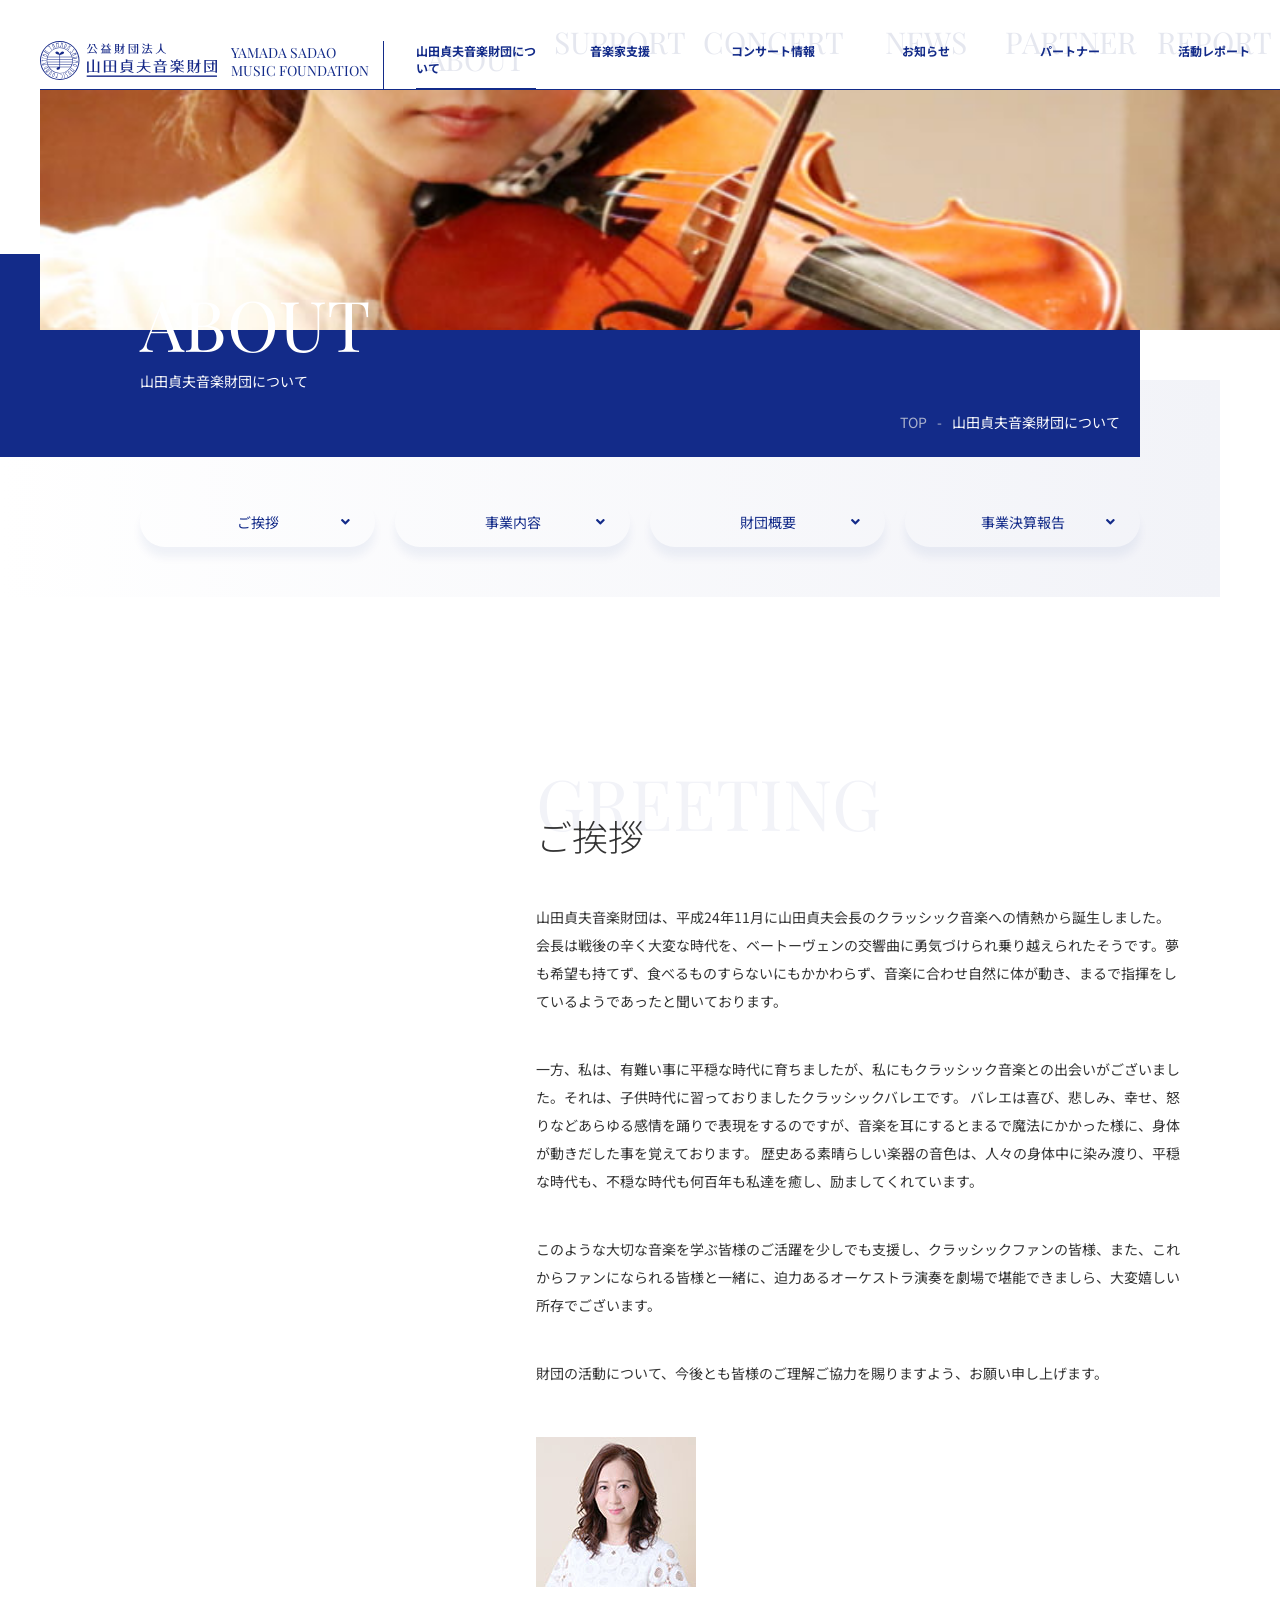
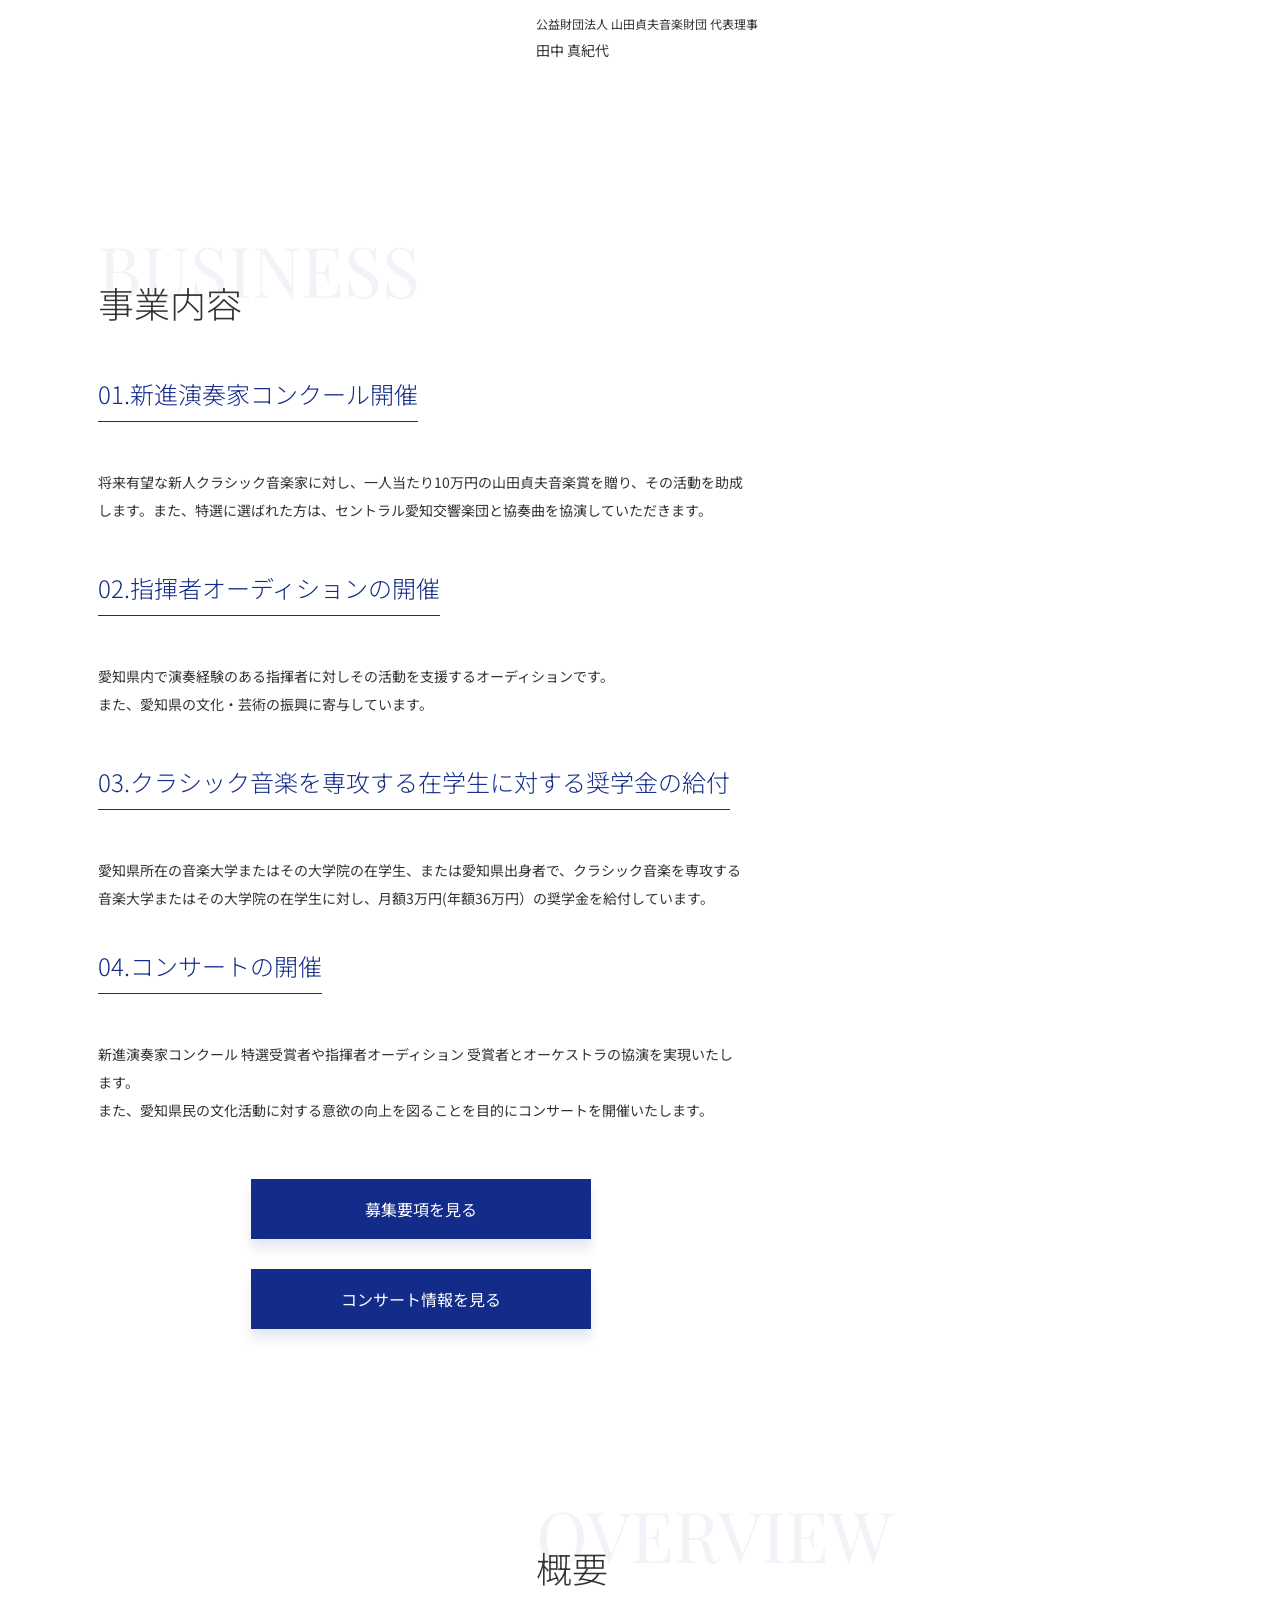
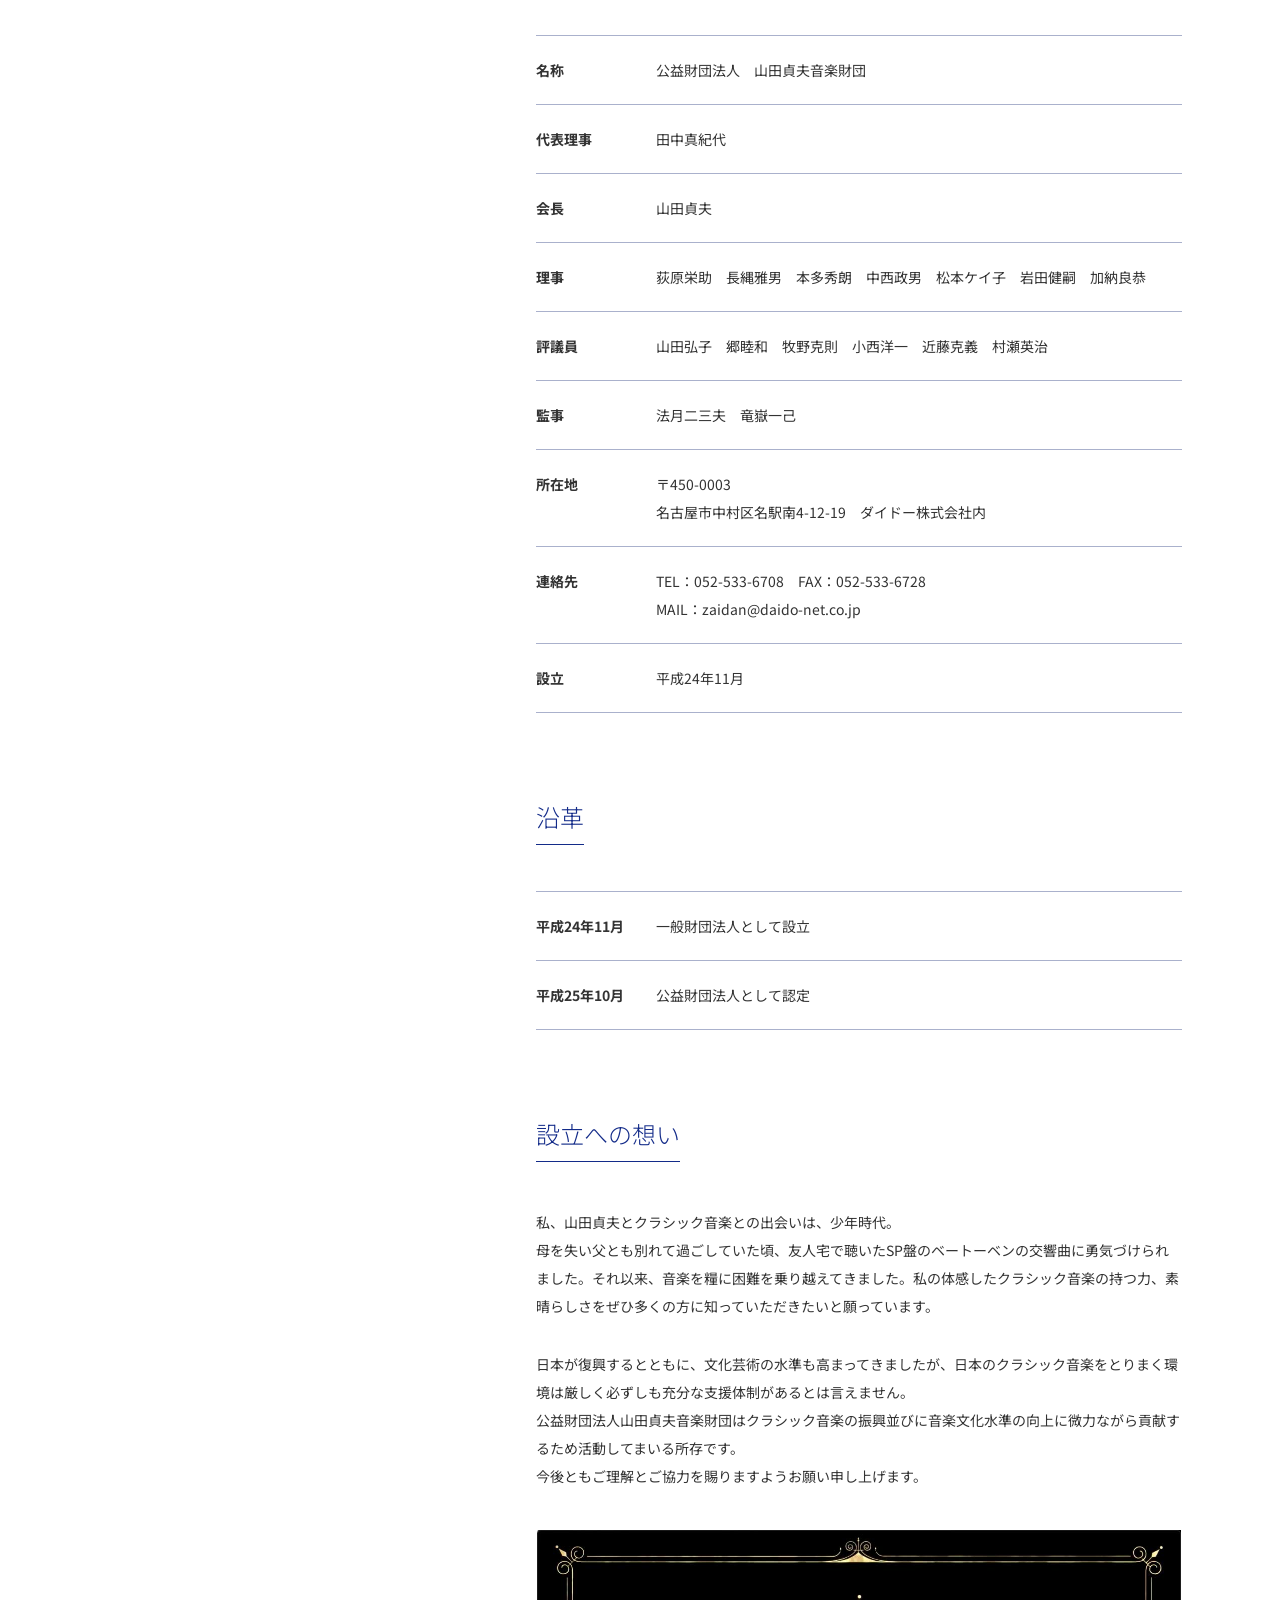
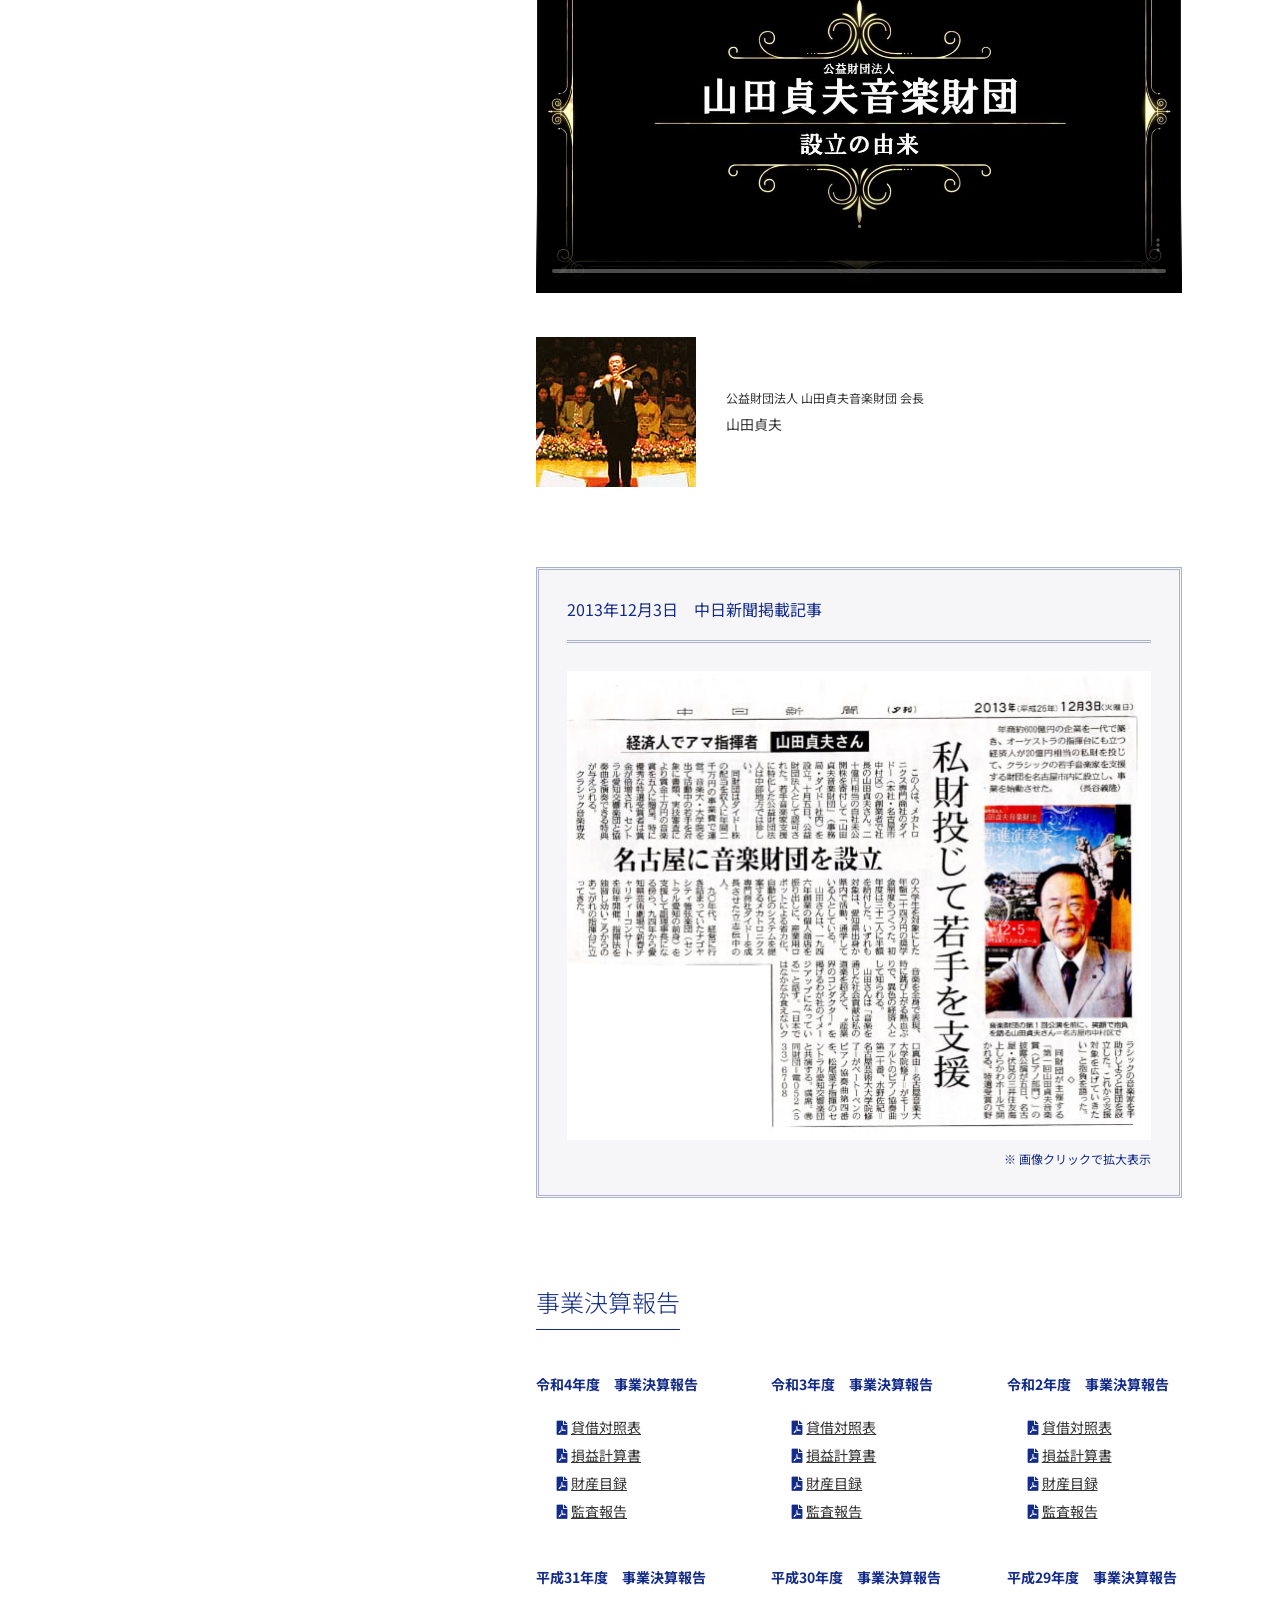
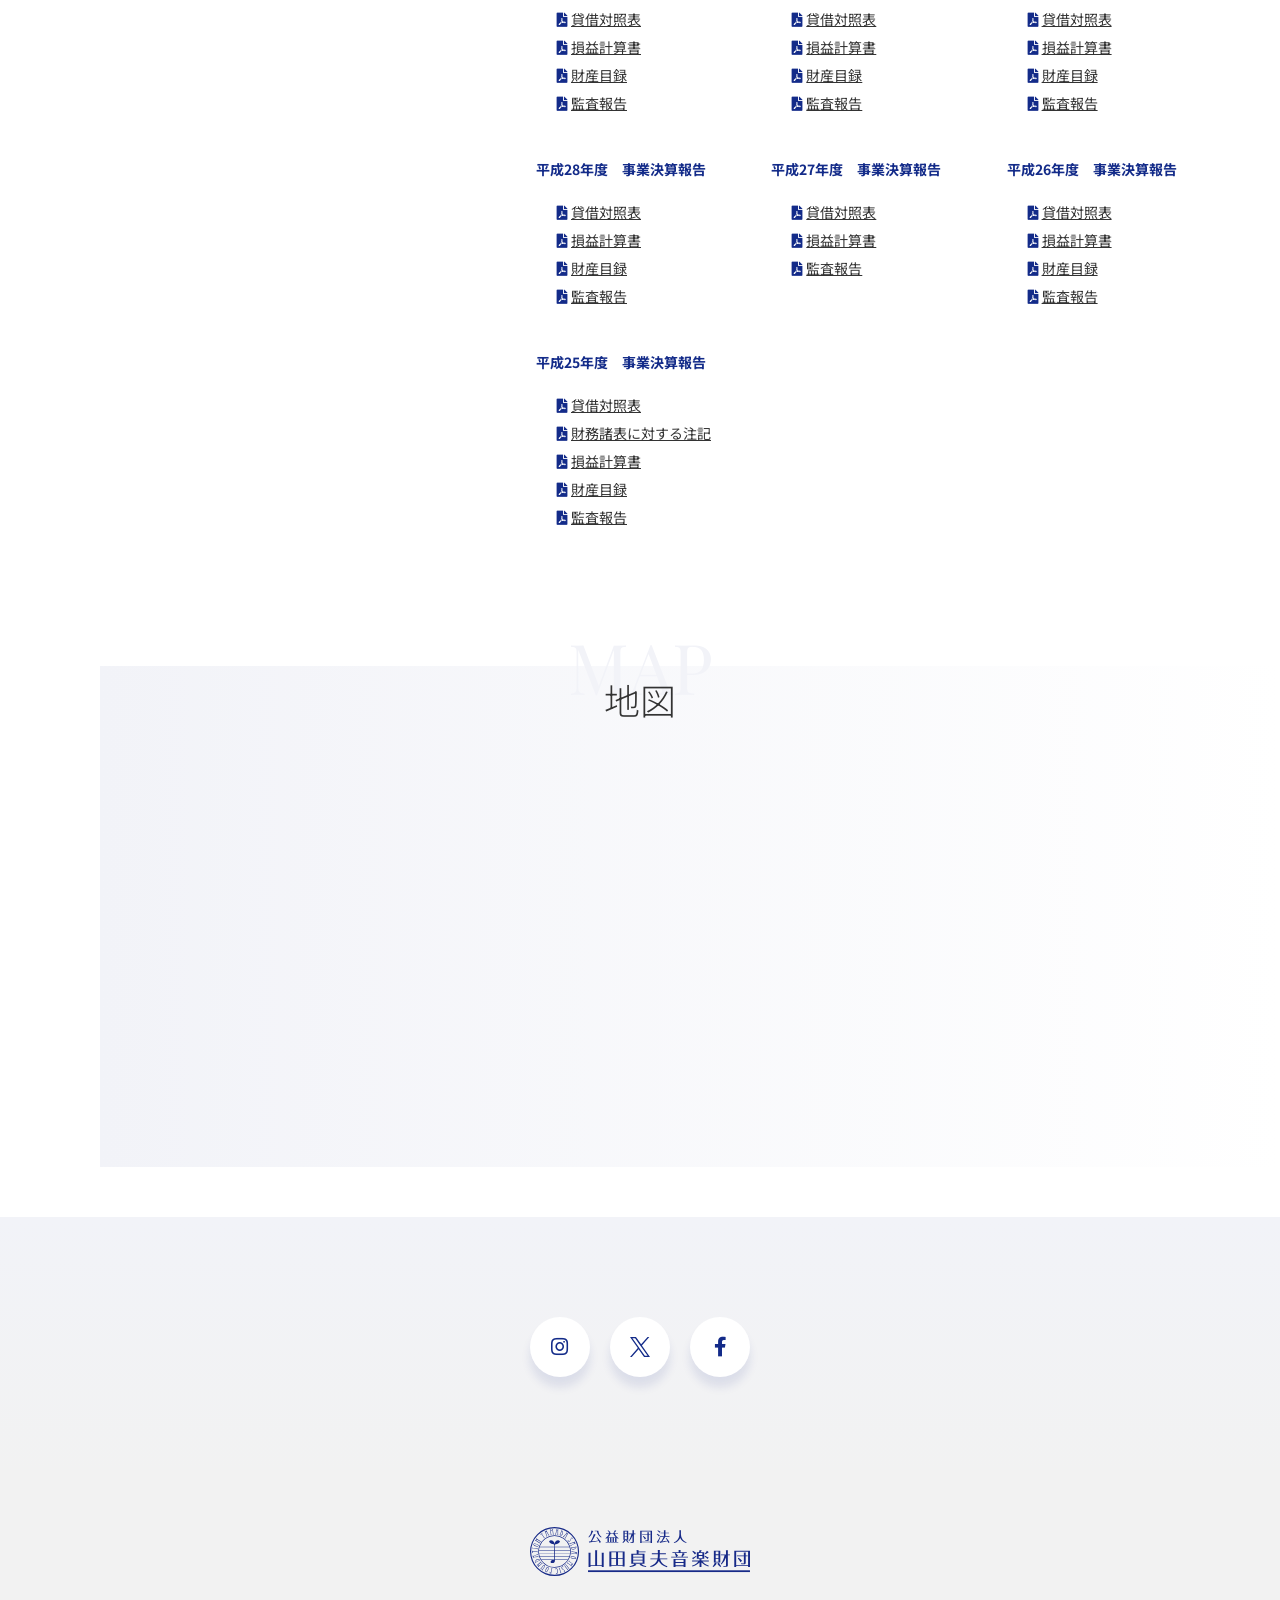
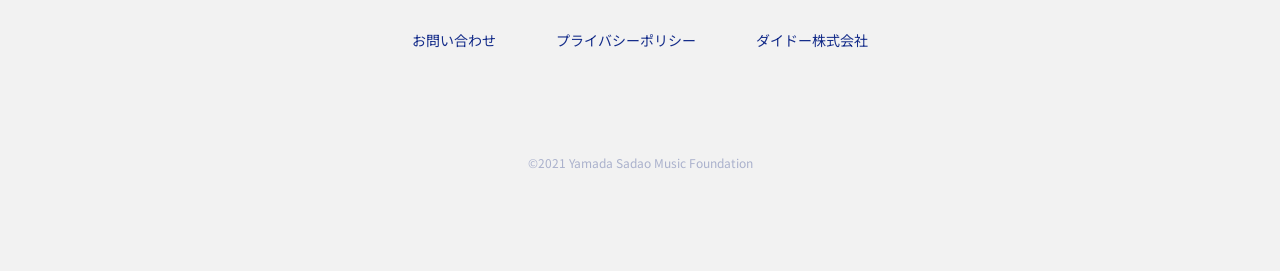
==== about.html @ c40ffcd9 "最初のコミット" ====
<!doctype html>

<html lang="ja">
<head>
<!-- Google Tag Manager -->
<script>(function(w,d,s,l,i){w[l]=w[l]||[];w[l].push({'gtm.start':
new Date().getTime(),event:'gtm.js'});var f=d.getElementsByTagName(s)[0],
j=d.createElement(s),dl=l!='dataLayer'?'&l='+l:'';j.async=true;j.src=
'https://www.googletagmanager.com/gtm.js?id='+i+dl;f.parentNode.insertBefore(j,f);
})(window,document,'script','dataLayer','GTM-KJJCGCC');</script>
<!-- End Google Tag Manager -->
  <meta charset="utf-8">
  <meta name="viewport" content="width=device-width, initial-scale=1.0, viewport-fit=cover">
  <meta http-equiv="X-UA-Compatible" content="IE=edge">
  <meta name="format-detection" content="telephone=no">

  <!-- OGP設定 -->
<meta property="og:title" content="山田貞夫音楽財団について｜公益財団法人山田貞夫音楽財団">
<meta property="og:type" content="article">
<meta property="og:description" content="愛知県におけるクラシック音楽の振興並びに、演奏家をめざす将来有望な若い人たちを支援いたします。オーディション、コンクール、コンサートを開催し音楽文化水準の向上に寄与することを目的として活動しております。">
<meta property="og:url" content="https://www.daido-net.co.jp/foundation/about.html">
<meta property="og:image" content="https://www.daido-net.co.jp/foundation/assets/images/icon/ogp.png">
<meta property="og:locale" content="ja_JP">
<meta property="og:site_name" content="公益財団法人山田貞夫音楽財団">
<!--<meta property="fb:app_id" content="facebookのappID">-->
<meta name="twitter:card" content="summary_large_image">
<meta name="twitter:site" content="＠tact_YSMF">
<meta name="twitter:player" content="＠tact_YSMF" />
<meta name="twitter:title" content="山田貞夫音楽財団について｜公益財団法人山田貞夫音楽財団">
<meta name="twitter:description" content="愛知県におけるクラシック音楽の振興並びに、演奏家をめざす将来有望な若い人たちを支援いたします。オーディション、コンクール、コンサートを開催し音楽文化水準の向上に寄与することを目的として活動しております。">
<meta name="twitter:image" content="https://www.daido-net.co.jp/foundation/assets/images/icon/ogp.png">
<!-- end/OGP設定 -->

  <link rel="shortcut icon" href="assets/images/icon/favicon.ico">
  <meta name="mobile-web-app-capable" content="yes">
  <link rel="icon" sizes="192x192" href="assets/images/icon/android-chrome-192x192.png">
  <meta name="apple-mobile-web-app-capable" content="yes">
  <link rel="apple-touch-icon" href="assets/images/icon/apple-touch-icon-144x144.png">
  <meta name="msapplication-TileImage" content="assets/images/icon/apple-touch-icon-144x144.png">
  <meta name="msapplication-TileColor" content="#132b89">
  <meta name="theme-color" content="#132b89">

  <script async src="assets/js/vender/picturefill.min.js"></script>

  <link rel="preconnect" href="https://fonts.gstatic.com">
<link href="https://fonts.googleapis.com/css2?family=Noto+Sans+JP:wght@300;400;700&display=swap" rel="stylesheet">
<link href="https://fonts.googleapis.com/css2?family=Playfair+Display&display=swap" rel="stylesheet">


<link rel="stylesheet" href="assets/js/vender/featherlight.min.css">

<link rel="stylesheet" href="assets/css/icons.css">
<link rel="stylesheet" href="assets/css/main.css">

  <title>山田貞夫音楽財団について｜公益財団法人山田貞夫音楽財団</title>
  <meta name="description" content="">
  <meta name="og:title" content="山田貞夫音楽財団について｜公益財団法人山田貞夫音楽財団">
  <meta name="og:description" content="">
</head>
<body class="page-about">
<!-- Google Tag Manager (noscript) -->
<noscript><iframe src="https://www.googletagmanager.com/ns.html?id=GTM-KJJCGCC"
height="0" width="0" style="display:none;visibility:hidden"></iframe></noscript>
<!-- End Google Tag Manager (noscript) -->
    <!-- inline SVG -->
  <svg class="u-image-svg-asset">
  </svg>
  <!-- /inline SVG -->

  <div class="l-wrapper">
    <header class="l-header">
  <div class="l-inner l-inner--max">
    <p class="p-branding">
      <a href="./index.html">
        <img class="p-branding__logo" src="assets/images/common/logo.svg" alt="公益財団法人　山田貞夫音楽財団　ロゴ画像" width="177" height="40">
        <span class="p-branding__text">YAMADA SADAO<br>MUSIC FOUNDATION</span>
      </a>
    </p>
    <button id="js-menu-toggle" class="l-header__menu-toggle">
      <div class="c-burger" aria-hidden="true" aria-label="メニュー"><span></span></div>
    </button>
    <nav id="js-menu" class="p-navi">
      <ul class="p-navi__list">
        <li class="p-navi__list__item">
          <a class="p-navi__list__link js-navi-accordion-toggle current" href="about.html">
            <span class="en">ABOUT</span>
            <span class="jp">山田貞夫音楽財団について</span>
          </a>
          <ul class="p-navi__child">
            <li>
              <a class="p-navi__child__link" href="about.html">山田貞夫音楽財団について　トップ</a>
            </li>
            <li>
              <a class="p-navi__child__link" href="about.html#greeting">ご挨拶</a>
            </li>
            <li>
              <a class="p-navi__child__link" href="about.html#business">事業内容</a>
            </li>
            <li>
              <a class="p-navi__child__link" href="about.html#overview">財団概要</a>
            </li>
            <li>
              <a class="p-navi__child__link" href="about.html#report">事業決算報告</a>
            </li>
          </ul>
        </li>
        <li class="p-navi__list__item">
          <a class="p-navi__list__link js-navi-accordion-toggle" href="support.html">
            <span class="en">SUPPORT</span>
            <span class="jp">音楽家支援</span>
          </a>
          <ul class="p-navi__child">
            <li>
              <a class="p-navi__child__link" href="support.html">音楽家支援　トップ</a>
            </li>
              <li>
              <a class="p-navi__child__link" href="support.html#competition">新進演奏家コンクール</a>
            </li>
             <li>
              <a class="p-navi__child__link" href="support.html#audition">指揮者オーディション</a>
            </li>
            <li>
              <a class="p-navi__child__link" href="support.html#scholarship">奨学金の給付</a>
            </li>
            <li>
              <a class="p-navi__child__link" href="support.html#competitionee">受賞者</a>
            </li>
          </ul>
        </li>
        <li class="p-navi__list__item">
          <a class="p-navi__list__link js-navi-accordion-toggle concert" href="concert.html">
            <span class="en">CONCERT</span>
            <span class="jp">コンサート情報</span>
          </a>
          <ul class="p-navi__child">
            <li>
              <a class="p-navi__child__link" href="concert.html">コンサート情報　トップ</a>
            </li>
            <li>
              <a class="p-navi__child__link" href="concert.html#schedule">開催予定のコンサート</a>
            </li>
            <li>
              <a class="p-navi__child__link" href="concert.html#archives">これまでのコンサート</a>
            </li>
          </ul>
        </li>
        <li class="p-navi__list__item">
          <a class="p-navi__list__link" href="news.html">
            <span class="en">NEWS</span>
            <span class="jp">お知らせ</span>
          </a>
        </li>
        <li class="p-navi__list__item">
          <a class="p-navi__list__link" href="index.html#partner">
            <span class="en">PARTNER</span>
            <span class="jp">パートナー</span>
          </a>
        </li>
        <li class="p-navi__list__item">
          <a class="p-navi__list__link" href="report.html">
            <span class="en">REPORT</span>
            <span class="jp">活動レポート</span>
          </a>
        </li>
      </ul>
    </nav><!-- /.p-navi -->
  </div>
</header>

    <!-- /.l-header -->

    <main class="l-contents">
      <div class="p-page-title">
        <picture class="p-page-title__image">
          <source srcset="assets/images/kv-about_pc.jpg" media="(min-width:750px)">
          <img src="assets/images/kv-about_sp.jpg" alt="" width="355" height="244" loading="lazy">
        </picture>
        <div class="p-page-title__contents">
          <h1 class="p-page-title__contents__title">
            <span class="en">ABOUT</span>
            <span class="jp">山田貞夫音楽財団について</span>
          </h1>
          <div class="p-page-title__contents__breadcrumb">
            <nav class="c-breadcrumb">
  <ol class="c-breadcrumb__list">
    <li class="c-breadcrumb__list__item"><a href="index.html">TOP</a></li>
     
    <li class="c-breadcrumb__list__item">山田貞夫音楽財団について</li>
    
  </ol>
</nav>

          </div>
        </div>
      </div><!-- /.p-page-title -->

      <div class="l-page-links">
        <div class="l-inner">
          <ul class="l-page-links__list">
            <li>
              <a class="js-pageScroll c-link-button c-link-button--white c-link-button--with-fa" href="#greeting">ご挨拶<i class="fas fa-angle-down"></i></a>
            </li>
            <li>
              <a class="js-pageScroll c-link-button c-link-button--white c-link-button--with-fa" href="#business">事業内容<i class="fas fa-angle-down"></i></a>
            </li>
            <li>
              <a class="js-pageScroll c-link-button c-link-button--white c-link-button--with-fa" href="#overview">財団概要<i class="fas fa-angle-down"></i></a>
            </li>
            <li>
              <a class="js-pageScroll c-link-button c-link-button--white c-link-button--with-fa" href="#report">事業決算報告<i class="fas fa-angle-down"></i></a>
            </li>
          </ul>
        </div>
      </div>

      <section id="greeting" class="l-section">
        <div class="p-section-grid--left-image l-inner--nopadding l-inner--max">
          <div class="p-section-grid__contents">
            <h2 class="c-heading-set--large">
              <span class="en">GREETING</span>
              <span class="jp">ご挨拶</span>
            </h2>
            <p class="lead">山田貞夫音楽財団は、平成24年11月に山田貞夫会長のクラッシック音楽への情熱から誕生しました。会長は戦後の辛く大変な時代を、ベートーヴェンの交響曲に勇気づけられ乗り越えられたそうです。夢も希望も持てず、食べるものすらないにもかかわらず、音楽に合わせ自然に体が動き、まるで指揮をしているようであったと聞いております。</p>
            <p class="lead">一方、私は、有難い事に平穏な時代に育ちましたが、私にもクラッシック音楽との出会いがございました。それは、子供時代に習っておりましたクラッシックバレエです。
バレエは喜び、悲しみ、幸せ、怒りなどあらゆる感情を踊りで表現をするのですが、音楽を耳にするとまるで魔法にかかった様に、身体が動きだした事を覚えております。
歴史ある素晴らしい楽器の音色は、人々の身体中に染み渡り、平穏な時代も、不穏な時代も何百年も私達を癒し、励ましてくれています。</p>
            <p class="lead">このような大切な音楽を学ぶ皆様のご活躍を少しでも支援し、クラッシックファンの皆様、また、これからファンになられる皆様と一緒に、迫力あるオーケストラ演奏を劇場で堪能できましら、大変嬉しい所存でございます。</p>
<p class="lead">財団の活動について、今後とも皆様のご理解ご協力を賜りますよう、お願い申し上げます。</p>
            <figure class="p-profile">
              <img class="p-profile__image" src="assets/images/about-greeting-daihyo.jpg" alt="田中真紀代 代表の写真" width="160" height="150" loading="lazy">
              <figcaption class="p-profile__title">公益財団法人 山田貞夫音楽財団 代表理事<span>田中 真紀代</span></figcaption>
            </figure>
          </div>

          <picture class="p-section-grid__image">
            <source srcset="assets/images/about-greeting-image_pc.jpg" media="(min-width:750px)">
            <img src="assets/images/about-greeting-image_sp.jpg" alt="" width="375" height="300" loading="lazy">
          </picture>
        </div>
      </section>

      <section id="business" class="l-section">
        <div class="p-section-grid--right-image l-inner--nopadding l-inner--max">
          <div class="p-section-grid__contents">
            <h2 class="c-heading-set--large">
              <span class="en">BUSINESS</span>
              <span class="jp">事業内容</span>
            </h2>
            <h3 class="c-heading--medium">01.新進演奏家コンクール開催</h3>
            <p class="lead">将来有望な新人クラシック音楽家に対し、一人当たり10万円の山田貞夫音楽賞を贈り、その活動を助成します。また、特選に選ばれた方は、セントラル愛知交響楽団と協奏曲を協演していただきます。</p>
            <h3 class="c-heading--medium">02.指揮者オーディションの開催</h3>
            <p class="lead">愛知県内で演奏経験のある指揮者に対しその活動を支援するオーディションです。<br>また、愛知県の文化・芸術の振興に寄与しています。</p>
            <h3 class="c-heading--medium">03.クラシック音楽を専攻する在学生に対する奨学金の給付</h3>
            <p>愛知県所在の音楽大学またはその大学院の在学生、または愛知県出身者で、クラシック音楽を専攻する音楽大学またはその大学院の在学生に対し、月額3万円(年額36万円）の奨学金を給付しています。</p>
            <h3 class="c-heading--medium">04.コンサートの開催</h3>
            <p>新進演奏家コンクール 特選受賞者や指揮者オーディション 受賞者とオーケストラの協演を実現いたします。<br>また、愛知県民の文化活動に対する意欲の向上を図ることを目的にコンサートを開催いたします。</p>

            <a class="c-link-button c-link-button--blue c-link-button--medium u-mt55" href="support.html">募集要項を見る</a>
            <a class="c-link-button c-link-button--blue c-link-button--medium" href="concert.html">コンサート情報を見る</a>
          </div>

          <picture class="p-section-grid__image">
            <source srcset="assets/images/about-business-image_pc.jpg" media="(min-width:750px)">
            <img src="assets/images/about-business-image_sp.jpg" alt="" width="375" height="300" loading="lazy">
          </picture>
        </div>
      </section>

      <section id="overview" class="l-section">
        <div class="p-section-grid--left-image l-inner--nopadding l-inner--max">
          <div class="p-section-grid__contents">
            <h2 class="c-heading-set--large">
              <span class="en">OVERVIEW</span>
              <span class="jp">概要</span>
            </h2>
            <table class="c-sptable u-mb80">
              <tbody class="c-sptable__tbody">
                <tr class="c-sptable__tr">
                  <th class="c-sptable__th">名称</th>
                  <td class="c-sptable__td">公益財団法人　山田貞夫音楽財団</td>
                </tr>
                <tr class="c-sptable__tr">
                  <th class="c-sptable__th">代表理事</th>
                  <td class="c-sptable__td">田中真紀代</td>
                </tr>
                <tr class="c-sptable__tr">
                  <th class="c-sptable__th">会長</th>
                  <td class="c-sptable__td">山田貞夫</td>
                </tr>
                <tr class="c-sptable__tr">
                  <th class="c-sptable__th">理事</th>
                  <td class="c-sptable__td">荻原栄助　長縄雅男　本多秀朗　中西政男　松本ケイ子　岩田健嗣　加納良恭</td>
                </tr>
                <tr class="c-sptable__tr">
                  <th class="c-sptable__th">評議員</th>
                  <td class="c-sptable__td">山田弘子　郷睦和　牧野克則　小西洋一　近藤克義　村瀬英治</td>
                </tr>
                <tr class="c-sptable__tr">
                  <th class="c-sptable__th">監事</th>
                  <td class="c-sptable__td">法月二三夫　竜嶽一己</td>
                </tr>
                <tr class="c-sptable__tr">
                  <th class="c-sptable__th">所在地</th>
                  <td class="c-sptable__td">
                    〒450-0003<br>
                    名古屋市中村区名駅南4-12-19　ダイドー株式会社内
                  </td>
                </tr>
                <tr class="c-sptable__tr">
                  <th class="c-sptable__th">連絡先</th>
                  <td class="c-sptable__td">
                    TEL：052-533-6708　FAX：052-533-6728<br>
                    MAIL：zaidan@daido-net.co.jp
                  </td>
                </tr>
                <tr class="c-sptable__tr">
                  <th class="c-sptable__th">設立</th>
                  <td class="c-sptable__td">平成24年11月</td>
                </tr>
              </tbody>
            </table>

            <h3 class="c-heading--medium">沿革</h3>
            <table class="c-sptable u-mb80">
              <tbody class="c-sptable__tbody">
                <tr class="c-sptable__tr">
                  <th class="c-sptable__th">平成24年11月</th>
                  <td class="c-sptable__td">一般財団法人として設立</td>
                </tr>
                <tr class="c-sptable__tr">
                  <th class="c-sptable__th">平成25年10月</th>
                  <td class="c-sptable__td">公益財団法人として認定</td>
                </tr>
              </tbody>
            </table>

            <h3 class="c-heading--medium">設立への想い</h3>
            <p>私、山田貞夫とクラシック音楽との出会いは、少年時代。<br>母を失い父とも別れて過ごしていた頃、友人宅で聴いたSP盤のベートーベンの交響曲に勇気づけられました。それ以来、音楽を糧に困難を乗り越えてきました。私の体感したクラシック音楽の持つ力、素晴らしさをぜひ多くの方に知っていただきたいと願っています。</p>
            <p>日本が復興するとともに、文化芸術の水準も高まってきましたが、日本のクラシック音楽をとりまく環境は厳しく必ずしも充分な支援体制があるとは言えません。<br>公益財団法人山田貞夫音楽財団はクラシック音楽の振興並びに音楽文化水準の向上に微力ながら貢献するため活動してまいる所存です。<br>今後ともご理解とご協力を賜りますようお願い申し上げます。</p>
            <div id="overview-move"class="u-mt40">
              <video src="assets/movie/history.mp4" poster="assets/movie/move_thumbnail.jpg" width="100%" height="363" loading=”lazy” type="video/mp4" controlslist="nodownload" preload="metadata" disablepictureinpicture playsinline loop muted controls>
              <img src="assets/movie/move_thumbnail.jpg" width="1282" height="722" alt="">
              </video>
            </div>
            <figure class="p-profile--flex u-mt40">
              <img class="p-profile__image" src="assets/images/about-overview-profile.jpg" alt="会長 山田貞夫の写真" width="160" height="150" loading="lazy">
              <figcaption class="p-profile__title">
                公益財団法人 山田貞夫音楽財団 会長
                <span>山田貞夫</span>
              </figcaption>
            </figure>
            <div class="p-frame u-mt80 u-mb80">
              <h4 class="p-frame__heading">2013年12月3日　中日新聞掲載記事</h4>
              <div class="p-frame__body">
                <a href="#" data-featherlight="assets/images/about-overview-newspaper@2x.jpg">
                  <img src="assets/images/about-overview-newspaper.jpg" alt="2013年12月3日　中日新聞掲載記事" width="586" height="470" loading="lazy">
                </a>
                <div class="u-align-right u-typo-small u-mt10">※ 画像クリックで拡大表示</div>
              </div>
            </div>

            <h3 id="report" class="c-heading--medium">事業決算報告</h3>
            <div class="c-column c-column--3">
              <div class="c-column__item">
                <h5 class="c-heading--mini">令和4年度　事業決算報告</h5>
                <ul class="c-list--entry">
                  <li>
                    <i class="fas fa-file-pdf"></i>
                    <a href="assets/pdf/about/r04taishaku.pdf" class="u-link-uline">貸借対照表</a>
                  </li>
                  <li>
                    <i class="fas fa-file-pdf"></i>
                    <a href="assets/pdf/about/r04soneki.pdf" class="u-link-uline">損益計算書</a>
                  </li>
                  <li>
                    <i class="fas fa-file-pdf"></i>
                    <a href="assets/pdf/about/r04zaisan.pdf" class="u-link-uline">財産目録</a>
                  </li>
                  <li>
                    <i class="fas fa-file-pdf"></i>
                    <a href="assets/pdf/about/r04houkoku.pdf" class="u-link-uline">監査報告</a>
                  </li>
                </ul>
              </div>              <div class="c-column__item">
                <h5 class="c-heading--mini">令和3年度　事業決算報告</h5>
                <ul class="c-list--entry">
                  <li>
                    <i class="fas fa-file-pdf"></i>
                    <a href="assets/pdf/about/r03taishaku.pdf" class="u-link-uline">貸借対照表</a>
                  </li>
                  <li>
                    <i class="fas fa-file-pdf"></i>
                    <a href="assets/pdf/about/r03soneki.pdf" class="u-link-uline">損益計算書</a>
                  </li>
                  <li>
                    <i class="fas fa-file-pdf"></i>
                    <a href="assets/pdf/about/r03zaisan.pdf" class="u-link-uline">財産目録</a>
                  </li>
                  <li>
                    <i class="fas fa-file-pdf"></i>
                    <a href="assets/pdf/about/r03houkoku.pdf" class="u-link-uline">監査報告</a>
                  </li>
                </ul>
              </div>
              <div class="c-column__item">
                <h5 class="c-heading--mini">令和2年度　事業決算報告</h5>
                <ul class="c-list--entry">
                  <li>
                    <i class="fas fa-file-pdf"></i>
                    <a href="assets/pdf/about/r02taishaku.pdf" class="u-link-uline">貸借対照表</a>
                  </li>
                  <li>
                    <i class="fas fa-file-pdf"></i>
                    <a href="assets/pdf/about/r02soneki.pdf" class="u-link-uline">損益計算書</a>
                  </li>
                  <li>
                    <i class="fas fa-file-pdf"></i>
                    <a href="assets/pdf/about/r02zaisan.pdf" class="u-link-uline">財産目録</a>
                  </li>
                  <li>
                    <i class="fas fa-file-pdf"></i>
                    <a href="assets/pdf/about/r02houkoku.pdf" class="u-link-uline">監査報告</a>
                  </li>
                </ul>
              </div>
              <div class="c-column__item">
                <h5 class="c-heading--mini">平成31年度　事業決算報告</h5>
                <ul class="c-list--entry">
                  <li>
                    <i class="fas fa-file-pdf"></i>
                    <a href="assets/pdf/about/h31taishaku.pdf" class="u-link-uline">貸借対照表</a>
                  </li>
                  <li>
                    <i class="fas fa-file-pdf"></i>
                    <a href="assets/pdf/about/h31soneki.pdf" class="u-link-uline">損益計算書</a>
                  </li>
                  <li>
                    <i class="fas fa-file-pdf"></i>
                    <a href="assets/pdf/about/h31zaisan.pdf" class="u-link-uline">財産目録</a>
                  </li>
                  <li>
                    <i class="fas fa-file-pdf"></i>
                    <a href="assets/pdf/about/h31houkoku.pdf" class="u-link-uline">監査報告</a>
                  </li>
                </ul>
              </div>
              <div class="c-column__item">
                <h5 class="c-heading--mini">平成30年度　事業決算報告</h5>
                <ul class="c-list--entry">
                  <li>
                    <i class="fas fa-file-pdf"></i>
                    <a href="assets/pdf/about/h30taishaku.pdf" class="u-link-uline">貸借対照表</a>
                  </li>
                  <li>
                    <i class="fas fa-file-pdf"></i>
                    <a href="assets/pdf/about/h30soneki.pdf" class="u-link-uline">損益計算書</a>
                  </li>
                  <li>
                    <i class="fas fa-file-pdf"></i>
                    <a href="assets/pdf/about/h30zaisan.pdf" class="u-link-uline">財産目録</a>
                  </li>
                  <li>
                    <i class="fas fa-file-pdf"></i>
                    <a href="assets/pdf/about/h30houkoku.pdf" class="u-link-uline">監査報告</a>
                  </li>
                </ul>
              </div>
              <div class="c-column__item">
                <h5 class="c-heading--mini">平成29年度　事業決算報告</h5>
                <ul class="c-list--entry">
                  <li>
                    <i class="fas fa-file-pdf"></i>
                    <a href="assets/pdf/about/h29taishaku.pdf" class="u-link-uline">貸借対照表</a>
                  </li>
                  <li>
                    <i class="fas fa-file-pdf"></i>
                    <a href="assets/pdf/about/h29soneki.pdf" class="u-link-uline">損益計算書</a>
                  </li>
                  <li>
                    <i class="fas fa-file-pdf"></i>
                    <a href="assets/pdf/about/h29zaisan.pdf" class="u-link-uline">財産目録</a>
                  </li>
                  <li>
                    <i class="fas fa-file-pdf"></i>
                    <a href="assets/pdf/about/h29houkoku.pdf" class="u-link-uline">監査報告</a>
                  </li>
                </ul>
              </div>
              <div class="c-column__item">
                <h5 class="c-heading--mini">平成28年度　事業決算報告</h5>
                <ul class="c-list--entry">
                  <li>
                    <i class="fas fa-file-pdf"></i>
                    <a href="assets/pdf/about/h28taishaku.pdf" class="u-link-uline">貸借対照表</a>
                  </li>
                  <li>
                    <i class="fas fa-file-pdf"></i>
                    <a href="assets/pdf/about/h28soneki.pdf" class="u-link-uline">損益計算書</a>
                  </li>
                  <li>
                    <i class="fas fa-file-pdf"></i>
                    <a href="assets/pdf/about/h28zaisan.pdf" class="u-link-uline">財産目録</a>
                  </li>
                  <li>
                    <i class="fas fa-file-pdf"></i>
                    <a href="assets/pdf/about/h28houkoku.pdf" class="u-link-uline">監査報告</a>
                  </li>
                </ul>
              </div>
              <div class="c-column__item">
                <h5 class="c-heading--mini">平成27年度　事業決算報告</h5>
                <ul class="c-list--entry">
                  <li>
                    <i class="fas fa-file-pdf"></i>
                    <a href="assets/pdf/about/h27taishaku.pdf" class="u-link-uline">貸借対照表</a>
                  </li>
                  <li>
                    <i class="fas fa-file-pdf"></i>
                    <a href="assets/pdf/about/h27soneki.pdf" class="u-link-uline">損益計算書</a>
                  </li>
                  <li>
                    <i class="fas fa-file-pdf"></i>
                    <a href="assets/pdf/about/h27houkoku.pdf" class="u-link-uline">監査報告</a>
                  </li>
                </ul>
              </div>
              <div class="c-column__item">
                <h5 class="c-heading--mini">平成26年度　事業決算報告</h5>
                <ul class="c-list--entry">
                  <li>
                    <i class="fas fa-file-pdf"></i>
                    <a href="assets/pdf/about/h26taishaku.pdf" class="u-link-uline">貸借対照表</a>
                  </li>
                  <li>
                    <i class="fas fa-file-pdf"></i>
                    <a href="assets/pdf/about/h26soneki.pdf" class="u-link-uline">損益計算書</a>
                  </li>
                  <li>
                    <i class="fas fa-file-pdf"></i>
                    <a href="assets/pdf/about/h26zaisan.pdf" class="u-link-uline">財産目録</a>
                  </li>
                  <li>
                    <i class="fas fa-file-pdf"></i>
                    <a href="assets/pdf/about/h26houkoku.pdf" class="u-link-uline">監査報告</a>
                  </li>
                </ul>
              </div>
              <div class="c-column__item">
                <h5 class="c-heading--mini">平成25年度　事業決算報告</h5>
                <ul class="c-list--entry">
                  <li>
                    <i class="fas fa-file-pdf"></i>
                    <a href="assets/pdf/about/h25taishaku.pdf" class="u-link-uline">貸借対照表</a>
                  </li>
                  <li>
                    <i class="fas fa-file-pdf"></i>
                    <a href="assets/pdf/about/h25chuki.pdf" class="u-link-uline">財務諸表に対する注記</a>
                  </li>
                  <li>
                    <i class="fas fa-file-pdf"></i>
                    <a href="assets/pdf/about/h25soneki.pdf" class="u-link-uline">損益計算書</a>
                  </li>
                  <li>
                    <i class="fas fa-file-pdf"></i>
                    <a href="assets/pdf/about/h25zaisan.pdf" class="u-link-uline">財産目録</a>
                  </li>
                  <li>
                    <i class="fas fa-file-pdf"></i>
                    <a href="assets/pdf/about/h25houkoku.pdf" class="u-link-uline">監査報告</a>
                  </li>
                </ul>
              </div>
            </div>
          </div>

          <picture class="p-section-grid__image">
            <source srcset="assets/images/about-overview-image_pc.jpg" media="(min-width:750px)">
            <img src="assets/images/about-overview-image_sp.jpg" alt="" width="375" height="300" loading="lazy">
          </picture>
        </div>
      </section>

      <section id="map" class="l-seciton l-map">
        <h2 class="c-heading-set--large u-align-center">
          <span class="en">MAP</span>
          <span class="jp">地図</span>
        </h2>
        <div class="l-map__map-wrap">
          <iframe src="https://www.google.com/maps/embed?pb=!1m18!1m12!1m3!1d3261.689690158853!2d136.88371995014577!3d35.16435898022139!2m3!1f0!2f0!3f0!3m2!1i1024!2i768!4f13.1!3m3!1m2!1s0x600377208744f9eb%3A0xebf37510e99cbdc!2z44OA44Kk44OJ44O877yI5qCq77yJ!5e0!3m2!1sja!2sjp!4v1621848999322!5m2!1sja!2sjp" width="375" height="400" style="border:0;" allowfullscreen="" loading="lazy"></iframe>
        </div>
      </section>

    </main>
    <!-- /.l-contents -->

    <footer class="l-footer">
  <div id="js-totop" class="l-footer__totop">
    <button class="js-pageScroll" data-href="#"><i class="fas fa-angle-up"></i></button>
  </div>
  <div class="l-footer__sns">
    <div class="l-inner">
      <ul class="c-list-inline">
        <li>
          <a href="https://www.instagram.com/tact_ysmf/"><i class="fab fa-instagram"></i></a>
        </li>
        <li>
          <a href="https://twitter.com/tact_YSMF"><img src="assets/images/common/icon-x.svg" width="20" height="20"></a>
        </li>
        <li>
          <a href="https://www.facebook.com/tact.YSMF/"><i class="fab fa-facebook-f"></i></a>
        </li>
        <!--<li>
          <a href="#"><i class="fab fa-tiktok"></i></a>
        </li>-->
      </ul>
    </div>
  </div>
  <div class="l-footer__branding">
    <div class="l-inner">
      <div class="p-branding--footer">
        <img class="p-branding__logo" src="assets/images/common/logo.svg" alt="公益財団法人 山田貞夫音楽財団ロゴ" width="220" height="50" loading="lazy">
        <ul class="p-branding__navi">
          <li><a href="contact.html">お問い合わせ</a></li>
          <li><a href="contact.html#privacy">プライバシーポリシー</a></li>
          <li><a href="/">ダイドー株式会社</a></li>
        </ul>
      </div>
      <small class="c-copyrights">&copy;2021 Yamada Sadao Music Foundation</small>
    </div>
  </div>
</footer>

    <!-- /.l-footer -->

  </div>
  <!-- /.l-wrapper -->
    <!-- scripts -->
  <script defer src="assets/js/vender/jquery-3.4.1.min.js"></script>
  <script defer src="assets/js/vender/ofi.min.js"></script>
  
  <script defer src="assets/js/vender/featherlight.min.js"></script>
  
  <script defer src="assets/js/main.js"></script>
  
<!-- リッチリザルト -->
<script type="application/ld+json">
{
  "@context": "https://schema.org",
  "@type": "BreadcrumbList",
  "name": "パンくずリスト",
  "itemListElement": [
    {
      "@type": "ListItem",
      "position": 1,
      "name": "HOME",
      "item": "https://www.daido-net.co.jp/foundation/"
    },
    {
      "@type": "ListItem",
      "position": 2,
      "name": "山田貞夫音楽財団について",
      "item": "https://www.daido-net.co.jp/foundation/about.html"
    }
  ]
}
</script>
<!-- end リッチリザルト -->
</body>
</html>
---- assets/js/vender/featherlight.min.css ----
/**
 * Featherlight - ultra slim jQuery lightbox
 * Version 1.7.14 - http://noelboss.github.io/featherlight/
 *
 * Copyright 2019, Noël Raoul Bossart (http://www.noelboss.com)
 * MIT Licensed.
**/
html.with-featherlight{overflow:hidden}.featherlight{display:none;position:fixed;top:0;right:0;bottom:0;left:0;z-index:2147483647;text-align:center;white-space:nowrap;cursor:pointer;background:#333;background:rgba(0,0,0,0)}.featherlight:last-of-type{background:rgba(0,0,0,.8)}.featherlight:before{content:'';display:inline-block;height:100%;vertical-align:middle}.featherlight .featherlight-content{position:relative;text-align:left;vertical-align:middle;display:inline-block;overflow:auto;padding:25px 25px 0;border-bottom:25px solid transparent;margin-left:5%;margin-right:5%;max-height:95%;background:#fff;cursor:auto;white-space:normal}.featherlight .featherlight-inner{display:block}.featherlight link.featherlight-inner,.featherlight script.featherlight-inner,.featherlight style.featherlight-inner{display:none}.featherlight .featherlight-close-icon{position:absolute;z-index:9999;top:0;right:0;line-height:25px;width:25px;cursor:pointer;text-align:center;font-family:Arial,sans-serif;background:#fff;background:rgba(255,255,255,.3);color:#000;border:0;padding:0}.featherlight .featherlight-close-icon::-moz-focus-inner{border:0;padding:0}.featherlight .featherlight-image{width:100%}.featherlight-iframe .featherlight-content{border-bottom:0;padding:0;-webkit-overflow-scrolling:touch}.featherlight iframe{border:0}.featherlight *{-webkit-box-sizing:border-box;-moz-box-sizing:border-box;box-sizing:border-box}@media only screen and (max-width:1024px){.featherlight .featherlight-content{margin-left:0;margin-right:0;max-height:98%;padding:10px 10px 0;border-bottom:10px solid transparent}}@media print{html.with-featherlight>*>:not(.featherlight){display:none}}
---- assets/css/icons.css ----
@font-face {
  font-family: 'icomoon';
  src:
    url('../fonts/icomoon.ttf?gcad8j') format('truetype'),
    url('../fonts/icomoon.woff?gcad8j') format('woff'),
    url('../fonts/icomoon.svg?gcad8j#icomoon') format('svg');
  font-weight: normal;
  font-style: normal;
  font-display: block;
}

[class^="fa-"], [class*=" fa-"] {
  /* use !important to prevent issues with browser extensions that change fonts */
  font-family: 'icomoon' !important;
  speak: never;
  font-style: normal;
  font-weight: normal;
  font-variant: normal;
  text-transform: none;
  line-height: 1;

  /* Better Font Rendering =========== */
  -webkit-font-smoothing: antialiased;
  -moz-osx-font-smoothing: grayscale;
}

.fa-angle-down:before {
  content: "\e900";
}
.fa-angle-left:before {
  content: "\e901";
}
.fa-angle-right:before {
  content: "\e902";
}
.fa-angle-up:before {
  content: "\e903";
}
.fa-arrow-circle-down:before {
  content: "\e904";
}
.fa-arrow-circle-left:before {
  content: "\e905";
}
.fa-arrow-circle-right:before {
  content: "\e906";
}
.fa-arrow-circle-up:before {
  content: "\e907";
}
.fa-chevron-circle-down:before {
  content: "\e908";
}
.fa-chevron-circle-left:before {
  content: "\e909";
}
.fa-chevron-circle-right:before {
  content: "\e90a";
}
.fa-chevron-circle-up:before {
  content: "\e90b";
}
.fa-envelope:before {
  content: "\e90c";
}
.fa-external-link-alt:before {
  content: "\e90d";
}
.fa-file-excel:before {
  content: "\e90e";
}
.fa-file-pdf:before {
  content: "\e90f";
}
.fa-file-powerpoint:before {
  content: "\e910";
}
.fa-file-word:before {
  content: "\e911";
}
.fa-globe-africa:before {
  content: "\e912";
}
.fa-map-marker-alt:before {
  content: "\e913";
}
.fa-phone:before {
  content: "\e914";
}
.fa-amazon:before {
  content: "\e915";
}
.fa-apple:before {
  content: "\e916";
}
.fa-facebook-f:before {
  content: "\e917";
}
.fa-instagram:before {
  content: "\e918";
}
.fa-spotify:before {
  content: "\e919";
}
.fa-twitter:before {
  content: "\e91a";
}
.fa-youtube:before {
  content: "\e91b";
}
---- assets/css/main.css ----
@charset "UTF-8";
/* =========================================================
   Foundation
========================================================= */
/*** @keyframs
*************************************************/
@-webkit-keyframes scaleOut {
  0% {
    transform: scale(1.3);
  }
  100% {
    opacity: 1;
    transform: scale(1);
  }
}
@keyframes scaleOut {
  0% {
    transform: scale(1.3);
  }
  100% {
    opacity: 1;
    transform: scale(1);
  }
}

@-webkit-keyframes fadeIn {
  from {
    opacity: 0;
  }
  to {
    opacity: 1;
  }
}

@keyframes fadeIn {
  from {
    opacity: 0;
  }
  to {
    opacity: 1;
  }
}

@-webkit-keyframes fadeInDown {
  from {
    opacity: 0;
    transform: translateY(-30%);
  }
  to {
    opacity: 1;
    transform: translateY(0);
  }
}

@keyframes fadeInDown {
  from {
    opacity: 0;
    transform: translateY(-30%);
  }
  to {
    opacity: 1;
    transform: translateY(0);
  }
}

@-webkit-keyframes fadeInUp {
  from {
    opacity: 0;
    transform: translateY(30%) translateZ(0);
  }
  to {
    opacity: 1;
    transform: translateY(0) translateZ(0);
  }
}

@keyframes fadeInUp {
  from {
    opacity: 0;
    transform: translateY(30%) translateZ(0);
  }
  to {
    opacity: 1;
    transform: translateY(0) translateZ(0);
  }
}

@-webkit-keyframes fadeInLeft {
  from {
    opacity: 0;
    transform: translateX(-30%);
  }
  to {
    opacity: 1;
    transform: translateX(0);
  }
}

@keyframes fadeInLeft {
  from {
    opacity: 0;
    transform: translateX(-30%);
  }
  to {
    opacity: 1;
    transform: translateX(0);
  }
}

@-webkit-keyframes fadeInRight {
  from {
    opacity: 0;
    transform: translateX(30%);
  }
  to {
    opacity: 1;
    transform: translateX(0);
  }
}

@keyframes fadeInRight {
  from {
    opacity: 0;
    transform: translateX(30%);
  }
  to {
    opacity: 1;
    transform: translateX(0);
  }
}

@-webkit-keyframes slideInLeft {
  from {
    visibility: visible;
    transform: translateX(-30%);
  }
  to {
    transform: translateX(0);
  }
}

@keyframes slideInLeft {
  from {
    visibility: visible;
    transform: translateX(-30%);
  }
  to {
    transform: translateX(0);
  }
}

@-webkit-keyframes slideInRight {
  from {
    visibility: visible;
    transform: translateX(30%);
  }
  to {
    transform: translateX(0);
  }
}

@keyframes slideInRight {
  from {
    visibility: visible;
    transform: translateX(30%);
  }
  to {
    transform: translateX(0);
  }
}

/* initialize
-------------------------------------------------------- */
body,
div,
dl,
dt,
dd,
ul,
ol,
li,
h1,
h2,
h3,
h4,
h5,
h6,
pre,
code,
form,
fieldset,
legend,
input,
textarea,
p,
blockquote,
th,
td,
figure {
  margin: 0;
  padding: 0;
}

table {
  border-spacing: 0;
  border-collapse: collapse;
}

fieldset,
img {
  border: 0;
}

address,
caption,
cite,
code,
dfn,
em,
th,
var {
  font-weight: normal;
  font-style: normal;
}

h1,
h2,
h3,
h4,
h5,
h6 {
  font-size: 100%;
  line-height: 1.4;
}

img {
  vertical-align: bottom;
}

br {
  letter-spacing: 0;
}

a {
  text-decoration: none;
}

main,
section,
header,
footer,
nav,
figure,
address {
  display: block;
}

address {
  font-weight: normal;
  font-style: normal;
}

picture {
  display: block;
}

ul,
ol {
  margin: 0;
  padding: 0;
  list-style: none;
}

mark {
  background-color: transparent;
  color: inherit;
}

sub {
  vertical-align: baseline;
  font-size: x-small;
}

hr {
  box-sizing: content-box;
  margin: 0;
  padding: 0;
  height: 0;
  border: 0;
}

input[type="text"],
input[type="email"],
input[type="tel"],
input[type="password"],
input[type="url"],
textarea {
  box-sizing: border-box;
  padding: 5px;
  border: 1px solid #ccc;
  border-radius: 0;
  background-image: none;
  font-size: inherit !important;
  font-family: inherit;

  -webkit-appearance: none;
}

input[type="button"],
input[type="submit"] {
  border: none;
}

input[type="checkbox"],
input[type="radio"] {
  margin-right: .3em;
  vertical-align: middle;
}

label {
  cursor: pointer;
}

button {
  padding: 0;
  outline: inherit;
  border: none;
  background: transparent;
  cursor: pointer;

  -webkit-appearance: none;

     -moz-appearance: none;

          appearance: none;
}

button img {
  display: block;
}

textarea {
  resize: vertical;
}

select {
  padding: 3px 5px;
  background-color: #fff;
  font-family: sans-serif;

  -webkit-appearance: none;

     -moz-appearance: none;

          appearance: none;
}

body {
  -webkit-text-size-adjust: 100%;
}

img {
  max-width: 100%;
  height: auto;
}

input[type="image"] {
  max-width: 100%;
  background-color: #fff;
}

p {
  max-height: 100%;
}

input[type="submit"],
input[type="button"] {
  -webkit-appearance: button;
  -moz-appearance: button;
       appearance: button;
}

html {
  font-size: 62.5%;
}

body {
  overflow-x: hidden;
  background-color: white;
  color: #333;
  font-family: "Noto Sans JP", Hiragino Sans, "ヒラギノ角ゴシック", Hiragino Kaku Gothic ProN, "ヒラギノ角ゴ ProN W3", "Roboto", Meiryo, "メイリオ", "Lucida Grande", Verdana, Arial, sans-serif;
}

a {
  color: inherit;
}

/* ========================================================
   Layout
======================================================== */
/* html
---------------------------------------------------------*/
html {
  height: 100%;
}

/* body
---------------------------------------------------------*/
body {
  height: 100%;
  font-size: 14px;
  font-size: 1.4rem;
}

/* hover要素
---------------------------------------------------------*/
a:not(.u-link-uline),
button.js-pageScroll {
  transition: opacity .2s ease-out;
}

a:not(.u-link-uline):hover,
button.js-pageScroll:hover {
  opacity: .6;
}

/* wrapper : 全体を囲むラッパー
---------------------------------------------------------*/
.l-wrapper {
  position: relative !important;
  box-sizing: border-box;
  height: 100%;
}

.is-menu-opend.l-wrapper {
  overflow: hidden;
}

/* inner : ページ幅を適用するクラス
---------------------------------------------------------*/
.l-inner {
  position: relative;
  box-sizing: border-box;
  margin-right: auto;
  margin-left: auto;
  padding-right: 20px;
  padding-right: calc( constant(safe-area-inset-right) + 20px);
  padding-right: calc( env(safe-area-inset-right) + 20px);
  padding-left: 20px;
  padding-left: calc( constant(safe-area-inset-left) + 20px);
  padding-left: calc( env(safe-area-inset-left) + 20px);
  max-width: 1000px;
}

.l-inner--nopadding {
  position: relative;
  box-sizing: border-box;
  margin-right: auto;
  margin-left: auto;
  max-width: 1000px;
}

.l-inner--max {
  max-width: 1366px;
}

/* ヘッダー
---------------------------------------------------------*/
.l-header {
  position: relative;
}

.l-header > .l-inner {
  display: flex;
  height: 75px;
  background: linear-gradient(#132b89, #132b89) bottom/100% 1px no-repeat;
  background-clip: content-box;

  flex-wrap: wrap;
  align-content: center;
}

.l-header__menu-toggle {
  display: flex;
  margin-right: 0;
  margin-left: auto;
  width: 45px;
  height: 45px;
  border-radius: 50%;

  justify-content: center;
  align-items: center;
}

/* コンテンツ領域
---------------------------------------------------------*/
.page-sales .l-contents {
  background: url(../images/style/bg-sales-network.png) right top/60% auto no-repeat;
}

/* フッター
---------------------------------------------------------*/
.l-footer {
  position: relative;
  margin-top: 50px;
  background-color: #f2f2f2;
}

.l-footer__totop {
  position: fixed;
  right: 20px;
  bottom: 20px;
  z-index: 100;
}

.l-footer__totop > button {
  display: flex;
  width: 60px;
  height: 60px;
  border: 1px solid currentcolor;
  color: #132b89;
  font-size: 1.8rem;

  justify-content: center;
  align-items: center;
}

.l-footer__sns {
  display: flex;
  height: 260px;
  background-image: linear-gradient(to bottom, #f2f3f8 0%, rgba(242, 243, 248, 0) 100%);

  align-items: center;
}

.l-footer__sns a {
  display: flex;
  width: 60px;
  height: 60px;
  border-radius: 50%;
  background-color: white;
  box-shadow: 0 10px 10px rgba(18, 42, 136, 0.1);
  color: #132b89;
  font-size: 2rem;

  justify-content: center;
  align-items: center;
}

.l-footer__branding {
  padding: 50px 0 100px;
  color: #132b89;
}

/* 概要       : 汎用セクション
 * 使用ページ : 汎用
 * タグ       : section
---------------------------------------------------------*/
.l-section {
  padding-top: 42px;
  padding-bottom: 42px;
}

.l-section:first-of-type {
  padding-top: 84px;
}

.l-section:last-of-type {
  padding-bottom: 84px;
}

/* ページ内リンクのセクション（下層のみ）
---------------------------------------------------------*/
.l-page-links {
  display: none;
  box-sizing: border-box;
  margin-top: -77px;
  padding-top: 77px;
  background-image: linear-gradient(to left, #f2f3f8 0%, rgba(242, 243, 248, 0));
}

.l-page-links > .l-inner {
  height: 140px;
}

.l-page-links__list {
  display: flex;
  margin-left: -20px;
  padding-top: 40px;

  /*justify-content: space-between;*/
  justify-content: center;
  align-items: center;
}

.l-page-links__list li {
  box-sizing: border-box;
  padding-left: 20px;
  width: 25%;
}

.l-page-links__list a {
  position: relative;
  display: flex;
}

/* マップ
---------------------------------------------------------*/
.l-map {
  box-sizing: border-box;
  margin-top: 77px;
  background-image: linear-gradient(to left, #f2f3f8 0%, rgba(242, 243, 248, 0));
}

.l-map__map-wrap {
  width: 100%;
  height: 400px;
}

.l-map__map-wrap iframe {
  width: 100% !important;
  height: 400px !important;
}

.l-map > .c-heading-set--large {
  position: relative;
  top: -35px;
  margin-bottom: 15px;
}

/* 概要     : キービジュアル
 * 使用箇所 : home
 * タグ     : div
---------------------------------------------------------*/
.l-keyvisual {
  position: relative;
  display: block;
}

.l-keyvisual__image {
  z-index: 1;
  height: 737px;
}

.l-keyvisual__image img {
  width: 100%;
  height: 100%;
  font-family: 'object-fit:cover; object-position:top left;';

  -o-object-fit: cover;

     object-fit: cover;
  -o-object-position: top left;
     object-position: top left;
}

.l-keyvisual__copy {
  position: absolute;
  bottom: 40px;
  left: 0;
  padding: 40px;
  padding-left: 37px;
}

.l-keyvisual__copy img {
  position: relative;
  width: 258px;
  opacity: 0;
  transition: all 1s ease-out .8s;
  transform: translateX(-30%);

  perspective: 255;
}

.l-keyvisual__copy::before {
  position: absolute;
  top: 0;
  right: 0;
  bottom: 0;
  left: 0;
  background-color: #132b89;
  content: "";
  opacity: .9;
  transition: .6s transform .2s;
  transform: translateX(-101%);
}

.l-keyvisual__notice {
  position: absolute;
  top: 25px;
  right: 50%;
  display: block;
  box-sizing: border-box;
  padding: 10px 30px;
  max-width: 295px;
  width: calc(100% - 40px);
  border: 1px solid currentcolor;
  background-color: rgba(255, 255, 255, 0.9);
  color: #132b89;
  text-align: center;
  font-size: 1.2rem;
  transform: translateX(50%);
}

.l-keyvisual__copy.is-visible::before {
  transform: translateX(0%);
}

.l-keyvisual__copy.is-visible img {
  opacity: 1;
  transform: translateX(0%);
}

/* 概要       : 汎用セクション
 * 使用ページ : top
 * タグ       : section
---------------------------------------------------------*/
.l-home {
  overflow: hidden;
}

.l-home p {
  line-height: 2;
}

.l-home p + p {
  margin-top: 28px;
}

/* 概要       : コンセプト
 * 使用ページ : top
 * タグ       : section
---------------------------------------------------------*/
.l-home-concept {
  padding-top: 100px;
}

.l-home-concept .en-script {
  position: relative;
  right: 2.4rem;
}

.l-home-concept__inner {
  position: relative;
  box-sizing: border-box;
  margin-right: auto;
  margin-left: auto;
  padding: 0 20px;
  max-width: 1206px;
}

.l-home-concept__image {
  position: relative;
  margin-top: -80px;
  margin-bottom: 50px;
  margin-left: -20px;
  width: 100vw;
  height: 430px;
}

.l-home-concept__image img {
  position: relative;
  z-index: 2;
  width: 100%;
  height: 100%;
  font-family: "object-fit:cover;";

  -o-object-fit: cover;

     object-fit: cover;
}

.l-home-concept__image-wide {
  position: relative;
  width: 100vw;
  height: 240px;
}

.l-home-concept__image-wide img {
  width: 100%;
  height: 100%;
  font-family: "object-fit:cover;";

  -o-object-fit: cover;

     object-fit: cover;
}

.l-home-concept__contents {
  padding-bottom: 50px;
}

.l-home-concept__contents .c-link-button:first-of-type {
  margin-top: 46px;
}

.l-home-concept__contents .c-link-button + .c-link-button {
  margin-top: 20px;
}

.l-home-concept .c-heading-set--home {
  opacity: 0;
  transition: all 3s cubic-bezier(0.19, 1, 0.22, 1) 0s;
  transform: scale3d(1.3, 1.3, 1) rotate3d(1, -3, -1, -0.1turn) translate3d(-50px, 100px, 0);

  will-change: transform;
}

.l-home-concept .c-heading-set--home.is-visible {
  opacity: 1;
  transform: scale3d(1, 1, 1) rotate3d(0, 0, 0, 0) translate3d(0, 0, 0);
}

.l-home-concept__contents p {
  opacity: 0;
  transition: all 3s cubic-bezier(0.19, 1, 0.22, 1) 0s;
  transform: scale3d(1.3, 1.3, 1) rotate3d(1, -3, -1, -0.1turn) translate3d(-50px, 100px, 0);

  will-change: transform;
}

.l-home-concept__contents p.is-visible {
  opacity: 1;
  transform: scale3d(1, 1, 1) rotate3d(0, 0, 0, 0) translate3d(0, 0, 0);
}

/* 概要       : 音楽家支援
 * 使用ページ : top
 * タグ       : section
---------------------------------------------------------*/
.l-home-support {
  padding-top: 100px;
}

.l-home-support .en-script {
  position: relative;
  right: 2.4rem;
}

.l-home-support p {
  text-align: center;
}

.l-home-support__inner {
  margin-right: auto;
  margin-left: auto;
  padding: 0 20px;
  max-width: 800px;
}

.l-home-support__image-wide {
  margin-right: auto;
  margin-left: auto;
  padding-top: 100px;
  max-width: 1246px;
}

.l-home-support__image-wide img {
  width: 100%;
  height: 100%;
  font-family: "object-fit:cover;";

  -o-object-fit: cover;

     object-fit: cover;
}

.l-home-support .c-heading-set--home {
  opacity: 0;
  transition: all 3s cubic-bezier(0.19, 1, 0.22, 1) 0s;
  transform: scale3d(1.3, 1.3, 1) rotate3d(1, -3, -1, -0.1turn) translate3d(-50px, 100px, 0);

  will-change: transform;
}

.l-home-support .c-heading-set--home.is-visible {
  opacity: 1;
  transform: scale3d(1, 1, 1) rotate3d(0, 0, 0, 0) translate3d(0, 0, 0);
}

.l-home-support__inner p {
  opacity: 0;
  transition: all 3s cubic-bezier(0.19, 1, 0.22, 1) 0s;
  transform: scale3d(1.3, 1.3, 1) rotate3d(1, -3, -1, 0.1turn) translate3d(50px, 100px, 0);

  will-change: transform;
}

.l-home-support__inner p.is-visible {
  opacity: 1;
  transform: scale3d(1, 1, 1) rotate3d(0, 0, 0, 0) translate3d(0, 0, 0);
}

/* 概要       : コンサート情報
 * 使用ページ : top
 * タグ       : section
---------------------------------------------------------*/
.l-home-concert {
  padding-top: 100px;
}

.l-home-concert__inner {
  position: relative;
  box-sizing: border-box;
  margin-right: auto;
  margin-left: auto;
  padding: 0 20px;
  max-width: 1206px;
}

.l-home-concert__contents {
  box-sizing: border-box;
  max-width: 800px;
}

.l-home-concert__contents .c-link-button {
  position: relative;
  z-index: 1;
  margin-top: 50px;
}

.l-home-concert__image {
  position: relative;
  width: 100%;
  text-align: right;
}

.l-home-concert__image img {
  margin-top: -20px;
  margin-right: -20px;
  width: 290px;
}

.l-home-concert .c-heading-set--home {
  opacity: 0;
  transition: all 3s cubic-bezier(0.19, 1, 0.22, 1) 0s;
  transform: scale3d(1.3, 1.3, 1) rotate3d(1, -3, -1, -0.1turn) translate3d(-50px, 100px, 0);

  will-change: transform;
}

.l-home-concert .c-heading-set--home.is-visible {
  opacity: 1;
  transform: scale3d(1, 1, 1) rotate3d(0, 0, 0, 0) translate3d(0, 0, 0);
}

.l-home-concert .c-list-news__item {
  opacity: 0;
  transition: all 3s cubic-bezier(0.19, 1, 0.22, 1) 0s;
  transform: scale3d(1.3, 1.3, 1) rotate3d(1, -3, -1, -0.1turn) translate3d(-50px, 100px, 0);

  will-change: transform;
}

.l-home-concert .c-list-news__item.is-visible {
  opacity: 1;
  transform: scale3d(1, 1, 1) rotate3d(0, 0, 0, 0) translate3d(0, 0, 0);
}

/* 概要       : コラム
 * 使用ページ : top
 * タグ       : section
---------------------------------------------------------*/
.l-home-column {
  overflow: hidden;
  padding-top: 100px;
  width: 100%;
}

.l-home-column .c-link-button {
  position: relative;
  margin-top: 50px;
}

.l-home-column__inner {
  position: relative;
  margin-right: auto;
  margin-left: auto;
  padding: 0 20px;
  max-width: 1126px;
}

ul.l-home-column__list {
  position: relative;
  margin-top: 40px;
  width: 100%;
}

ul.l-home-column__list li {
  margin-top: 30px;
}

a.l-home-column-contents__image {
  display: block;
  width: 100%;
  height: 62.08%;
  border: 2px solid #132b89;
}

a.l-home-column-contents__image img {
  width: 100%;
  height: 100%;
  font-family: "object-fit:cover;";

  -o-object-fit: cover;

     object-fit: cover;
}

.l-home-column-contents__text {
  margin-top: 20px;
}

.l-home-column .c-heading-set--home {
  opacity: 0;
  transition: all 3s cubic-bezier(0.19, 1, 0.22, 1) 0s;
  transform: scale3d(1.3, 1.3, 1) rotate3d(1, -3, -1, -0.1turn) translate3d(-50px, 100px, 0);

  will-change: transform;
}

.l-home-column .c-heading-set--home.is-visible {
  opacity: 1;
  transform: scale3d(1, 1, 1) rotate3d(0, 0, 0, 0) translate3d(0, 0, 0);
}

.l-home-column__inner > p {
  opacity: 0;
  transition: all 3s cubic-bezier(0.19, 1, 0.22, 1) 0s;
  transform: scale3d(1.3, 1.3, 1) rotate3d(1, -3, -1, 0.1turn) translate3d(50px, 100px, 0);

  will-change: transform;
}

.l-home-column__inner > p.is-visible {
  opacity: 1;
  transform: scale3d(1, 1, 1) rotate3d(0, 0, 0, 0) translate3d(0, 0, 0);
}

.l-home-column__list li {
  opacity: 0;
  transition: all 3s cubic-bezier(0.19, 1, 0.22, 1) 0s;
  transform: scale3d(1.3, 1.3, 1) rotate3d(1, -3, -1, -0.1turn) translate3d(-50px, 100px, 0);

  will-change: transform;
}

.l-home-column__list li.is-visible {
  opacity: 1;
  transform: scale3d(1, 1, 1) rotate3d(0, 0, 0, 0) translate3d(0, 0, 0);
}

/* 概要       : お知らせ
 * 使用ページ : top
 * タグ       : section
---------------------------------------------------------*/
.l-home-news {
  padding-top: 100px;
}

.l-home-news .c-heading-set--home {
  display: flex;

  align-items: flex-end;
}

.l-home-news__inner {
  position: relative;
  box-sizing: border-box;
  margin-right: auto;
  margin-left: auto;
  padding: 0 20px;
  max-width: 1166px;
}

.l-home-news__contents .c-link-button {
  position: relative;
  z-index: 1;
  margin-top: 50px;
}

.l-home-news__image {
  position: relative;
  width: 100%;
}

.l-home-news__image img {
  margin-top: -20px;
  margin-left: -20px;
  width: 295px;
}

.l-home-news .c-heading-set--home {
  opacity: 0;
  transition: all 3s cubic-bezier(0.19, 1, 0.22, 1) 0s;
  transform: scale3d(1.3, 1.3, 1) rotate3d(1, -3, -1, 0.1turn) translate3d(50px, 100px, 0);

  will-change: transform;
}

.l-home-news .c-heading-set--home.is-visible {
  opacity: 1;
  transform: scale3d(1, 1, 1) rotate3d(0, 0, 0, 0) translate3d(0, 0, 0);
}

.l-home-news .c-list-news__item {
  opacity: 0;
  transition: all 3s cubic-bezier(0.19, 1, 0.22, 1) 0s;
  transform: scale3d(1.3, 1.3, 1) rotate3d(1, -3, -1, 0.1turn) translate3d(50px, 100px, 0);

  will-change: transform;
}

.l-home-news .c-list-news__item.is-visible {
  opacity: 1;
  transform: scale3d(1, 1, 1) rotate3d(0, 0, 0, 0) translate3d(0, 0, 0);
}

/* 概要       : プレイリスト
 * 使用ページ : top
 * タグ       : section
---------------------------------------------------------*/
.l-home-playlist {
  padding-top: 100px;
  padding-bottom: 70px;
}

.l-home-playlist .c-link-button {
  margin-top: 50px;
}

.l-home-playlist__inner {
  margin-right: auto;
  margin-left: auto;
  padding: 0 20px;
  max-width: 1127px;
}

.l-home-playlist .c-heading-set--home {
  opacity: 0;
  transition: all 3s cubic-bezier(0.19, 1, 0.22, 1) 0s;
  transform: scale3d(1.3, 1.3, 1) rotate3d(1, -3, -1, -0.1turn) translate3d(-50px, 100px, 0);

  will-change: transform;
}

.l-home-playlist .c-heading-set--home.is-visible {
  opacity: 1;
  transform: scale3d(1, 1, 1) rotate3d(0, 0, 0, 0) translate3d(0, 0, 0);
}

.l-home-playlist__inner > p {
  opacity: 0;
  transition: all 3s cubic-bezier(0.19, 1, 0.22, 1) 0s;
  transform: scale3d(1.3, 1.3, 1) rotate3d(1, -3, -1, 0.1turn) translate3d(50px, 100px, 0);

  will-change: transform;
}

.l-home-playlist__inner > p.is-visible {
  opacity: 1;
  transform: scale3d(1, 1, 1) rotate3d(0, 0, 0, 0) translate3d(0, 0, 0);
}

.l-home-playlist .p-playlist-card__item {
  opacity: 0;
  transition: all 3s cubic-bezier(0.19, 1, 0.22, 1) 0s;
  transform: scale3d(1.3, 1.3, 1) rotate3d(1, -3, -1, -0.1turn) translate3d(-50px, 100px, 0);

  will-change: transform;
}

.l-home-playlist .p-playlist-card__item.is-visible {
  opacity: 1;
  transform: scale3d(1, 1, 1) rotate3d(0, 0, 0, 0) translate3d(0, 0, 0);
}

/* ========================================================
   Object
======================================================== */
/* component
-------------------------------------------------------- */
/* breadcrumb パンくずリスト
 * 使用ページ : 全ページ
 * タグ       : nav > ol
---------------------------------------------------------*/
.c-breadcrumb {
  display: block;
}

ol.c-breadcrumb__list {
  display: flex;
  max-width: 100%;

  justify-content: flex-end;
}

li.c-breadcrumb__list__item {
  white-space: nowrap;
}

li.c-breadcrumb__list__item:not(:first-child)::before {
  position: relative;
  margin: 0 5px;
  color: #aab1cc;
  content: "-";
}

li.c-breadcrumb__list__item:last-child {
  overflow: hidden;
  text-overflow: ellipsis;
}

li.c-breadcrumb__list__item:first-child {
  color: #aab1cc;
}

.c-burger span, .c-burger::before, .c-burger::after {
  display: block;
  width: 100%;
  height: 1px;
  border-radius: 1px;
  background-color: #132b89;
  content: "";
  transform-origin: center;
}

/* 概要     : メニュー用バーガーアイコン
 * 使用箇所 : ヘッダー SP
 * タグ     : div
---------------------------------------------------------*/
.c-burger {
  position: relative;
  z-index: 5;
  display: flex;
  flex-direction: column;
  box-sizing: border-box;
  width: 20px;
  height: 14px;

  justify-content: center;
}

.c-burger span {
  position: relative;
  opacity: 1;
}

.c-burger::before {
  position: absolute;
  top: 0;
  left: 0;
}

.c-burger::after {
  position: absolute;
  bottom: 0;
  left: 0;
}

/* 概要     : 基本クラス
 * 使用箇所 : 汎用
 * タグ     : button
---------------------------------------------------------*/
.c-button {
  display: flex;
  box-sizing: border-box;

  align-items: center;
}

.c-button__inner {
  display: block;
}

/* 概要     : スマホ段落ちするカラム
 * 使用箇所 : 汎用
 * タグ     : div
---------------------------------------------------------*/

.c-column--vstart {
  align-items: flex-start !important;
}

.c-column--vcenter {
  align-items: center !important;
}

.c-column--vstretch {
  align-items: stretch !important;
}

.c-column--hstart {
  justify-content: flex-start !important;
}

.c-column--reverse {
  flex-direction: row-reverse;
}

.c-column__item {
  box-sizing: border-box;
  width: 100%;

  flex: auto;
}

.c-column__item + .c-column__item {
  margin-top: 44px;
}

.c-column__item--none {
  flex: none;
}

.c-column__item--selfCenter {
  -ms-grid-row-align: center !important;
      align-self: center !important;
}

.c-column--keep {
  display: flex;

  justify-content: center;
}

.c-column--keep .c-column__item + .c-column__item {
  margin-top: 0 !important;
}

/* 概要     : 画像用カラムアイテム（直下に<img>）
 * 使用法   : .c-column__item.c-column__image
---------------------------------------------------------*/
.c-column__image img {
  display: block;
  margin-right: auto;
  margin-left: auto;
}

/* 概要     : 常にカラム（space-between）
 * 使用箇所 : 汎用（ヘッダー・フッター）
 * 使用法   : 単体で使用
 * タグ     : div
---------------------------------------------------------*/
.c-space-between {
  display: flex;

  justify-content: space-between;
  align-items: center;
}

.c-space-between__left {
  margin-right: auto;
  margin-left: 0;
}

.c-space-between__right {
  margin-right: 0;
  margin-left: auto;
}

/* 概要     : copyrights
 * 使用箇所 : footer
 * タグ     : small
---------------------------------------------------------*/
.c-copyrights {
  display: flex;
  color: #aab1cc;
  font-size: 1.2rem;

  justify-content: center;
  align-items: center;
}

/* 概要     : 見出し
 * 使用箇所 : 汎用
 * タグ     : h1 - h6, p
---------------------------------------------------------*/
.c-heading--title, .c-heading--exlarge, .c-heading--large, .c-heading--medium, .c-heading--small, .c-heading--mini {
  line-height: 1.2;
}

h1,
h2,
h3,
h4,
h5,
h6 {
  hanging-punctuation: allow-end;
}

.c-heading--title {
  color: #132b89;
  text-align: center;
  font-size: 8vw;
}

.c-heading--title--home {
  color: white;
}

.c-heading--exlarge {
  margin-bottom: 40px;
  font-size: 30px;
  font-size: 3rem;
}

.c-heading--large {
  font-size: 28px;
  font-size: 2.8rem;
}

.c-heading--medium {
  display: inline;
  padding-bottom: 10px;
  border-bottom: 1px solid currentcolor;
  color: #132b89;
  font-weight: 300 !important;
  font-size: 24px;
  font-size: 2.4rem;
  font-family: 'Noto sans JP', sans-serif;
  line-height: 2;
}

.c-heading--medium::before {
  display: block;
  margin-top: 30px;
  content: "";
}

.c-heading--medium::after {
  display: block;
  margin-bottom: 40px;
  content: "";
}

.c-heading--small {
  display: flex;
  margin-bottom: 30px;
  padding-right: 20px;
  padding-left: 20px;
  height: 60px;
  background-image: linear-gradient(to right, #f2f3f8 0, white 100%);
  color: #132b89;
  font-weight: normal;
  font-size: 16px;
  font-size: 1.6rem;

  align-items: center;
}

.c-heading--mini {
  margin-bottom: 20px;
  color: #132b89;
  font-weight: 700 !important;
  font-family: 'Noto sans JP', sans-serif;
}

/* 概要     : 見出し（画像）
 * タグ     : h1 - h6
---------------------------------------------------------*/
.c-heading--image {
  display: flex;
  margin-bottom: 20px;

  justify-content: center;
  align-content: center;
}

.c-heading--image img {
  display: block;
}

/* 概要     : 見出しセット（英・日）
 * タグ     : h2
---------------------------------------------------------*/
.c-heading-set--large {
  margin-bottom: 50px;
}

.c-heading-set--large .en {
  display: block;
  color: #f2f3f8;
  font-weight: 400 !important;
  font-size: 7rem;
  font-family: 'Playfair Display', serif;
  line-height: 1;
}

.c-heading-set--large .jp {
  display: block;
  margin-top: -20px;
  font-weight: 300 !important;
  font-size: 3.6rem;
  font-family: 'Noto sans JP', sans-serif;
  line-height: 1;
}

.c-heading-set--large .jp_s {
  display: block;
  margin-top: -40px;
  font-weight: 300 !important;
  font-size: 2.5rem;
  font-family: 'Noto sans JP', sans-serif;
  line-height: 3;
}
/* 概要     : 見出しセット（日・英serif・英script）
 * タグ     : h2
---------------------------------------------------------*/
.c-heading-set--home {
  position: relative;
  z-index: 3;
  display: inline-flex;
  flex-direction: column;
}

.c-heading-set--home .jp {
  display: block;
  margin-bottom: .5em;
  font-weight: normal;
  font-size: 1.2rem;
}

.c-heading-set--home .en-serif {
  display: block;
  letter-spacing: -0.015em;
  font-weight: 400 !important;
  font-size: 6rem;
  font-family: 'Playfair Display', serif;
  line-height: .9;
}

.c-heading-set--home .en-script {
  display: block;
  margin-top: -3rem;
  color: #aab1cc;
  font-weight: 400 !important;
  font-size: 6rem;
  font-family: 'Mrs Saint Delafield', cursive;

  align-self: flex-end;
}

.c-heading-set--home-center {
  display: flex;
  text-align: center;

  align-items: center;
}

.c-heading-set--home-center .en-script {
  -ms-grid-row-align: center;
      align-self: center;
}

/* 概要     : ボタン形状のリンク
 * 使用箇所 : 汎用
 * タグ     : a
---------------------------------------------------------*/
.c-link-button {
  display: flex;
  box-sizing: border-box;
  padding: .3em .5em;
  text-decoration: none;

  justify-content: center;
  align-items: center;
}

.c-link-button__inner {
  display: block;
}

.c-link-button--white {
  width: 100%;
  height: 50px;
  border-radius: 25px;
  box-shadow: 0 10px 10px rgba(19, 43, 137, 0.06);
  color: #132b89;
}

.c-link-button--with-fa {
  position: relative;
}

.c-link-button--with-fa .fa-angle-down {
  position: absolute;
  top: 50%;
  right: 25px;
  transform: translateY(-50%);
}

.c-link-button--blue {
  background-color: #132b89;
  box-shadow: 0 10px 10px rgba(19, 43, 137, 0.1);
  color: white;
  font-size: 1.6rem;
}

.c-link-button--medium {
  margin-right: auto;
  margin-left: auto;
  width: 100%;
  height: 60px;
}

.c-link-button--small {
  margin-right: auto;
  margin-left: auto;
  max-width: 246px;
  width: 100%;
  height: 60px;
}

.c-link-button--movie {
  position: relative;
  margin-right: auto;
  margin-left: auto;
  padding-right: 60px;
  max-width: 340px;
  width: 100%;
  height: 60px;
  border: 1px solid currentcolor;
  background-color: white;
  box-shadow: 0 10px 10px rgba(19, 43, 137, 0.1);
  color: #132b89;
  font-size: 1.6rem;
}

.c-link-button--movie span {
  font-size: 1.2rem;
}

.c-link-button--movie::after {
  position: absolute;
  top: -1px;
  right: 0;
  width: 60px;
  height: 60px;
  background: url(../images/common/icon-play.svg) 0 0/contain no-repeat;
  background-color: #132b89;
  content: "";
}

/* 概要     : リンク（複数）を囲む要素
 * 使用箇所 : 汎用
 * タグ     : div > a
---------------------------------------------------------*/
.c-link-container {
  margin-top: 50px;
}

.c-link-container a + a {
  margin-top: 10px;
}

/* 概要     : エントリー内リスト
 * 使用箇所 : 汎用
 * タグ     : ul
---------------------------------------------------------*/
ul.c-list--entry {
  line-height: 2;
}

ul.c-list--entry > li {
  padding-left: 21px;
  color: #132b89;
}

ul.c-list--entry > li .svg-inline--fa {
  margin-right: 5px;
  margin-left: -21px;
}

ul.c-list--entry > li a {
  color: #333;
}

ul.c-list--entry ul, ul.c-list--entry ol {
  padding-left: 21px;
}

/* 概要     : エントリー内番号付きリスト
 * 使用箇所 : 汎用
 * タグ     : ol
---------------------------------------------------------*/
ol.c-ordered-list {
  counter-reset: item 0;
}

ol.c-ordered-list > li {
  padding-left: 23px;
  line-height: 2;
}

ol.c-ordered-list > li::before {
  display: inline-flex;
  margin-right: 5px;
  margin-left: -23px;
  width: 18px;
  height: 18px;
  background-color: #132b89;
  color: white;
  content: counter(item);
  counter-increment: item;
  font-weight: 500;
  font-size: 12px;

  justify-content: center;
  align-items: center;
}

ol.c-ordered-list ul, ol.c-ordered-list ol {
  padding-left: 23px;
}

/* 概要     : シンプルな定義リスト(横並び) 
 * 使用箇所 : 汎用
 * タグ     : dl
---------------------------------------------------------*/
dl.c-defined-list dt {
  display: inline;
  font-weight: normal;
}

dl.c-defined-list dd {
  display: inline;
  margin-left: 1em;
}

dl.c-defined-list dd + dt::before {
  content: "\A";
  white-space: pre;
}

/* 概要     : インラインリスト
 *            要素がインラインに並び、キャレットが付く
 * 使用箇所 : 汎用
 * タグ     : ul
---------------------------------------------------------*/
.c-list-inline {
  display: flex;

  justify-content: center;
  align-items: center;
}

.c-list-inline li {
  padding: 0 10px;
}

/* 概要     : シンプルリスト（通常の・）
 * 使用箇所 : 汎用
 * タグ     : ul
---------------------------------------------------------*/
.c-list--simple {
  line-height: 1.6;
}

.c-list--simple > li {
  padding-left: 21px;
}

.c-list--simple > li::before {
  display: inline-block;
  margin-left: -21px;
  width: 21px;
  content: "・";
}

/* 概要     : シンプルリスト（通常の・をテキストに含める）
 * 使用箇所 : 汎用
 * タグ     : ul
---------------------------------------------------------*/
.c-list--inside {
  margin-top: 4px;
  font-size: 10px;
  font-size: 1rem;
  line-height: 1.2;
}

.c-list--inside > li {
  padding-left: 1.2em;
}

.c-list--inside > li:first-letter {
  margin-left: -1em;
}

.c-list--inside > li + li {
  margin-top: .75em;
}

/* 概要     : お知らせ用リスト
 * 使用箇所 : 汎用
 * タグ     : ul
---------------------------------------------------------*/
ul.c-list-news {
  margin-top: 10px;
}

.c-list-news__item {
  display: flex;
  margin-bottom: 30px;
  padding-bottom: 30px;
  border-width: 0 0 1px;
  border-style: solid;
  border-color: #aab1cc;
  white-space: nowrap;

  flex-wrap: wrap;
}

.c-list-news__item time,
.c-list-news__item span {
  line-height: 1.25;

  flex: none;
}

.c-list-news__item time {
  display: block;
  margin-bottom: 1em;
  width: 100%;
}

.c-list-news__item span {
  display: inline-flex;
  margin-right: 1em;
  padding: 2px .2em 3px;
  width: 100px;
  text-align: center;
  font-size: 1.2rem;

  justify-content: center;
}

.c-list-news__item span.onsale {
  background-color: #132b89;
  color: white;
}
.c-list-news__item span.held {
  background-color: #acb3cd;
  color: white;
}
.c-list-news__item p {
  overflow: hidden;
  text-overflow: ellipsis;

  align-items: baseline;
}

.c-list-news__item p a {
  margin-left: 6px;
  font-size: 1.1rem;
}

/* 概要     : 受賞者テーブル内SNSリスト
 * 使用箇所 : 汎用
 * タグ     : li
---------------------------------------------------------*/
.c-list--simple li.flex{
  display: flex;
}

/* 概要     : PCサイズから段組するテーブル
 * 使用箇所 : 汎用
 * タグ     : div, table
 * 注意点   : tableタグの場合、tbody要素は必須
---------------------------------------------------------*/
.c-sptable {
  display: block;
  width: 100%;
  border-collapse: collapse;
  text-align: left;
  font-size: 14px;
  font-size: 1.4rem;
  line-height: 2;
}

.c-sptable__thead {
  display: block;
}

.c-sptable__tbody {
  display: block;
}

.c-sptable__tr {
  display: block;
}

.c-sptable__th {
  position: relative;
  display: block;
  box-sizing: border-box;
  padding: 1em 0 .3em;
  border-width: 1px 0 0;
  border-style: solid;
  border-color: #aab1cc;
  text-align: left;
  white-space: nowrap;
  font-weight: 700;
}

.c-sptable__td {
  display: block;
  box-sizing: border-box;
  padding-bottom: 1em;
  border-color: #aab1cc;
  word-break: break-word;
}

.c-sptable__th {
  vertical-align: text-top;
}

.c-sptable__td {
  vertical-align: middle;
}

.c-sptable__tr:last-child .c-sptable__td {
  border-width: 0 0 1px;
  border-style: solid;
}

/* 概要     : 通常のテーブル
 * 使用箇所 : 汎用
 * タグ     : table
---------------------------------------------------------*/
.c-table {
  width: 100%;
  border-collapse: collapse;
  border-top: 1px solid #cccccc;
}

.c-table th,
.c-table td {
  padding: 20px;
  border-bottom: 1px solid #dbdfe7;
}

.c-table th {
  padding-right: 10px;
  vertical-align: text-top;
  text-align: left;
  white-space: nowrap;
}

.c-table td {
  padding-left: 10px;
}

.c-table td.v-center > * {
  vertical-align: middle;
}

/* 概要     : シンプルな下線（）
 * 使用箇所 : モーダル内
 * タグ     : table
---------------------------------------------------------*/
.c-table-chart {
  margin-top: 30px;
  margin-bottom: 40px;
  width: 100%;
  font-size: 10px;
  font-size: 1rem;
}

.c-table-chart th,
.c-table-chart td {
  border-bottom: 1px solid #cccccc;
  vertical-align: text-top;
  text-align: left;
  line-height: 1.5;
}

.c-table-chart th {
  padding-bottom: .5em;
}

.c-table-chart td,
.c-table-chart tbody th {
  box-sizing: border-box;
  padding-top: 1em;
  padding-bottom: 1em;
  width: 50%;
  word-break: break-word;
}

.c-table-chart thead th:first-child,
.c-table-chart td:first-child {
  padding-right: .5em;
}

.c-table-chart thead th:not(:first-child),
.c-table-chart td:not(:first-child) {
  padding-left: .5em;
}

.c-table-chart tbody th,
.c-table-chart tr.with-caption td {
  padding-bottom: 0;
  border-bottom: none;
}

/* project
-------------------------------------------------------- */
/* 概要     : ブランディングエリア（ロゴ）
 * 使用箇所 : ヘッダー
 * タグ     : div
---------------------------------------------------------*/
.p-branding {
  display: flex;
  margin-right: auto;
  margin-left: 0;

  flex: none;
}

.p-branding a {
  display: flex;

  align-items: flex-end;
}

img.p-branding__logo {
  width: 154px;
}

.p-branding__text {
  display: none;
  padding-right: 1em;
  padding-left: 1em;
  color: #132b89;
  font-weight: 400 !important;
  font-family: 'Playfair Display', serif;
  line-height: 1.28;
}

.p-branding--footer {
  text-align: center;
}

.p-branding--footer img.p-branding__logo {
  width: 220px;
}

.p-branding--footer .p-branding__navi {
  margin: 50px 0 100px;
  text-align: center;
  line-height: 2;
}

/* 概要     : 枠内コンテンツ（ドロップシャドウ）
 * 使用箇所 : home, products, consulting
 * タグ     : div, section, article
---------------------------------------------------------*/
.p-frame {
  padding: 28px;
  border-width: 3px;
  border-style: double;
  border-color: #aab1cc;
  background-color: #f6f6f9;
  color: #132b89;
}

.p-frame__heading {
  margin-bottom: 28px;
  padding-bottom: 20px;
  border-width: 0 0 3px;
  border-style: double;
  border-color: #aab1cc;
  font-weight: normal;
  font-size: 1.6rem;
}

/* 概要     : リード文
 * 使用箇所  : 共通
 * タグ     : p
---------------------------------------------------------*/
.p-lead {
  margin-bottom: 20px;
}

.p-lead a {
  text-decoration: underline;
}

.p-lead a:hover {
  color: #0033cc;
}

.c-heading--exlarge + .p-lead {
  margin-top: -30px;
}

/* 概要     : モーダルの中身
 *  featherlight.js を使用
 *  js側のスタイルは、sass/object/project/vender/_featherlight.scss に記述
 * 使用箇所 : 詳細
 * タグ     : div
---------------------------------------------------------*/
.p-modal {
  max-width: 640px;
}

.p-modal__section + .p-modal__section {
  margin-top: 30px;
}

.p-modal__heading {
  margin-bottom: 6px;
  font-weight: 400;
}

.p-modal__heading span {
  margin-left: .5em;
  font-size: .75em;
}

h2.p-modal__heading {
  font-size: 1.5rem;
}

h3.p-modal__heading {
  font-size: 1.5rem;
}

h2.p-modal__heading + h3.p-modal__heading {
  margin-top: 30px;
}

.p-movie__aside .p-modal__heading:first-child {
  margin-top: 20px;
}

.p-modal__heading__icon {
  margin-right: .4em;
  margin-bottom: 4px;
}

/* 概要     : 動画
 * 使用箇所 : modal 内コンテンツ
 * タグ     : div
---------------------------------------------------------*/

.p-movie__main {
  position: relative;
  display: flex;

  align-items: stretch;
}

.p-movie__contents {
  position: relative;
  width: 100%;
  height: 100%;
}

.p-movie__movie-wrapper {
  position: relative;
  padding-top: 56.25%;
  width: 100%;
  height: 0;
}

.p-movie__movie-wrapper iframe {
  position: absolute;
  top: 0;
  left: 0;
  width: 100% !important;
  height: 100% !important;
}

.p-movie__movie-wrapper--image {
  position: relative;
}

.p-movie__movie-wrapper--image img {
  width: 100%;
  height: auto;
}

.p-movie__description {
  margin-top: 1em;
  font-size: 10px;
  line-height: 1.5;
}

/* 概要     : 動画コンテンツを切り替える画像ボタン
 * 使用箇所 : modal 内コンテンツ
 * タグ     : ul
---------------------------------------------------------*/
ul.p-movie__toggles {
  display: flex;
  margin-top: 15px;
  margin-bottom: 30px;
  margin-left: -10px;

  flex-wrap: wrap;
}

ul.p-movie__toggles li {
  margin-bottom: 10px;
  margin-left: 10px;
  width: calc(25% - 10px);
}

button.p-movie__toggles__button {
  position: relative;
  display: block;
  width: 100%;
}

/* 概要     : グローバルナビの親要素（SP）
 * 使用箇所 : ヘッダー
 * タグ     : nav
---------------------------------------------------------*/
.p-navi {
  position: relative;
  width: 100%;
}

/* 概要     : グローバルナビ
 * 使用箇所 : ヘッダー
 * タグ     : ul
---------------------------------------------------------*/
.p-navi__list {
  position: absolute;
  display: block;
  overflow-y: scroll;
  box-sizing: border-box;
  padding: 0 20px;
  width: 100%;
  height: calc(100vh - 75px);
  font-weight: bold;
  font-size: 1.2rem;
}

.p-navi__list__item {
  margin: 0 auto;
  padding: 20px 1em 0;
  max-width: 800px;
}

a.p-navi__list__link {
  position: relative;
  display: flex;
  box-sizing: border-box;
  padding: 1em 0;
  min-width: 120px;
  border-bottom: 1px solid #132b89;
  transition: opacity .2s ease-out;

  justify-content: center;
  align-items: flex-end;
}

a.p-navi__list__link:hover {
  opacity: .6;
}

a.p-navi__list__link .en {
  position: absolute;
  position: absolute;
  right: 50%;
  bottom: 0.9rem;
  color: #aab1cc;
  font-weight: 400 !important;
  font-size: 3rem;
  font-family: 'Playfair Display', serif;
  opacity: .3;
  transform: translateX(50%);
}

a.p-navi__list__link .jp {
  position: relative;
  color: #132b89;
}

a.p-navi__list__link::after {
  position: absolute;
  top: 50%;
  right: 0;
  display: block;
  width: 16px;
  height: 16px;
  background: url(../images/common/icon-plus.svg) 0 0/contain no-repeat;
  content: "";
  transform: translateY(-50%);
}

a.p-navi__list__link.concert {
  min-width: 138px;
}

/* 概要     : グローバルナビの子リスト
 * 使用箇所 : ヘッダー
 * タグ     : ul
---------------------------------------------------------*/
.p-navi__child {
  display: none;
}

.p-navi__child a {
  position: relative;
  display: flex;
  box-sizing: border-box;
  padding: 1em;
  min-height: 60px;
  border-width: 0 0 1px;
  border-style: solid;
  border-color: #cfd4e7;
  color: #132b89;

  align-items: center;
}

.p-navi__child a::after {
  position: absolute;
  top: 50%;
  right: 0;
  display: block;
  width: 16px;
  height: 16px;
  background: url(../images/common/icon-caret-right.svg) 0 0/contain no-repeat;
  content: "";
  transform: translateY(-50%);
}

/* 概要     : オープニング
 * 使用箇所 : 下層
 * タグ     : div
---------------------------------------------------------*/
@-webkit-keyframes curtain-left {
  from {
    transform: translateX(0);
  }
  to {
    transform: translateX(-100%);
  }
}
@keyframes curtain-left {
  from {
    transform: translateX(0);
  }
  to {
    transform: translateX(-100%);
  }
}

@-webkit-keyframes curtain-right {
  from {
    transform: translateX(0);
  }
  to {
    transform: translateX(100%);
  }
}

@keyframes curtain-right {
  from {
    transform: translateX(0);
  }
  to {
    transform: translateX(100%);
  }
}

.l-wrapper.is-opening {
  position: fixed;
  top: 0;
  z-index: 0;
  overflow: hidden;
  width: 100%;
}

.p-opening {
  position: fixed;
  top: 0;
  right: 0;
  z-index: 1000;
  overflow: hidden;
  width: 100%;
  height: 100%;
  opacity: 1;
  transform: translateZ(100px);
}

.p-opening.is-passive {
  pointer-events: none;
}

.p-opening__curtain {
  position: absolute;
  top: 0;
  right: 0;
  z-index: 1;
  width: 100%;
  height: 100%;
}

.p-opening__curtain__left,
.p-opening__curtain__right {
  position: absolute;
  top: 0;
  width: 50%;
  height: 100%;
}

.p-opening__curtain__left {
  left: 0;
  -webkit-animation: curtain-left both 5.5s ease-in-out 4s;
          animation: curtain-left both 5.5s ease-in-out 4s;
}

.p-opening__curtain__right {
  right: 0;
  -webkit-animation: curtain-right both 5.5s ease-in-out 4s;
          animation: curtain-right both 5.5s ease-in-out 4s;
}

.p-opening__curtain__left img,
.p-opening__curtain__right img {
  width: 100%;
  height: 100%;
}

.p-opening__curtain__left img {
  font-family: "object-fit: cover;object-position: right center;";

  -o-object-fit: cover;

     object-fit: cover;
  -o-object-position: right center;
     object-position: right center;
}

.p-opening__curtain__right img {
  font-family: "object-fit: cover;object-position: right center;";

  -o-object-fit: cover;

     object-fit: cover;
  -o-object-position: left center;
     object-position: left center;
}

.p-opening__body {
  position: relative;
  z-index: 2;
  display: flex;
  flex-direction: column;
  width: 100%;
  height: 100%;
  color: white;
  text-align: center;
  transition: opacity .5s;

  justify-content: center;
  align-items: center;
}

.p-opening.is-passive .p-opening__body {
  opacity: 0;
}

.p-opening__toggle {
  position: relative;
  display: flex;
  flex-direction: column;
  margin: 0 auto;
  border: none;
  background: none;
  color: inherit;
  font-size: inherit;
  font-family: inherit;

  align-items: center;
  -webkit-appearance: none;
     -moz-appearance: none;
          appearance: none;
}

.p-opening__toggle img {
  width: 70px;
  height: 70px;
}

.p-opening__toggle__label {
  display: block;
  margin-top: 10px;
  font-weight: 400 !important;
  font-family: 'Playfair Display', serif;
}

.p-opening__text {
  margin-bottom: 50px;
}

/* 概要     : ページタイトル
 * 使用箇所 : 下層
 * タグ     : div
---------------------------------------------------------*/
.p-page-title {
  display: block;
}

.p-page-title__image {
  position: relative;
  z-index: 1;
  padding-left: 20px;
  height: 240px;
}

.p-page-title__image img {
  width: 100%;
  height: 100%;
  font-family: 'object-fit:cover; object-position:top left;';

  -o-object-fit: cover;

     object-fit: cover;
  -o-object-position: top left;
     object-position: top left;
}

.p-page-title__contents {
  position: relative;
  margin-top: -76px;
  min-height: 203px;
  background-color: #132b89;
  color: white;
}

.p-page-title__contents__title {
  position: relative;
  z-index: 3;
  padding: 20px;
}

.p-page-title__contents__title .en {
  display: block;
  font-weight: 400 !important;
  font-size: 7rem;
  font-family: 'Playfair Display', serif;
}

.p-page-title__contents__title .jp {
  display: block;
  font-weight: normal;
}

.p-page-title__contents__breadcrumb {
  padding-right: 20px;
}

/* 概要     : プレイリスト
 * 使用箇所 : 汎用
 * タグ     : ul
---------------------------------------------------------*/
.p-playlist-card {
  margin-top: 70px;
}

.p-playlist-card__item {
  box-sizing: border-box;
  padding: 0 20px 20px;
  border-radius: 5px;
  background-image: linear-gradient(to left, #132b89 0%, #aab1cc 100%);
  color: white;
}

.p-playlist-card__item + .p-playlist-card__item {
  margin-top: 40px;
}

.p-playlist-card__image {
  width: 100%;
}

.p-playlist-card__image img {
  margin-top: -20px;
  width: 100%;
  height: 100%;
  border-radius: 5px;
  font-family: "object-fit:cover;";

  -o-object-fit: cover;

     object-fit: cover;
}

.p-playlist-card__contents {
  margin-top: 20px;
}

.p-playlist-card__contents .c-list-inline {
  margin: 20px auto 0;
  max-width: 260px;

  justify-content: flex-start;
}

.p-playlist-card__contents .c-list-inline li {
  margin: 5px 5px 0;
  padding: 0;
}

.p-playlist-card__contents .c-list-inline a {
  display: flex;
  width: 56px;
  height: 56px;
  border-radius: 50%;
  background-color: white;
  color: #132b89;
  font-size: 2rem;

  justify-content: center;
  align-items: center;
}

.p-playlist-card__text {
  text-align: center;
  font-size: 1.6rem;
}

/* 概要     : プロフィール（写真＋肩書き）
 * 使用箇所 : 汎用
 * タグ     : figure
---------------------------------------------------------*/
.p-profile--flex {
  display: flex;

  align-items: center;
}

.p-profile--flex .p-profile__image {
  margin-right: 30px;
  margin-bottom: 0;
}

.p-profile__image {
  margin-bottom: 25px;
}

.p-profile__title {
  font-size: 1.2rem;
  line-height: 2;
}

.p-profile__title span {
  display: block;
  font-size: 1.4rem;
}

.p-section-grid--left-image, .p-section-grid--right-image {
  display: block;
}

.p-section-grid--left-image::before, .p-section-grid--right-image::before {
  display: block;
  content: "";

  flex: auto;
}

.p-section-grid__contents {
  box-sizing: border-box;
  padding: 0 20px;
  max-width: 646px;

  flex: 0 1 646px;
}

.p-section-grid__contents p {
  line-height: 2;
}

.p-section-grid__contents > * + * {
  margin-top: 30px;
}

.p-section-grid__contents .mini-section > * + * {
  margin-top: 20px;
}

.p-section-grid__contents .lead {
  margin-bottom: 40px;
}

.p-section-grid__contents .c-sptable + .c-heading--small {
  margin-top: 50px;
}

.p-section-grid__contents .p-profile {
  margin-top: 30px;
}

.p-section-grid__image {
  position: relative;
  box-sizing: border-box;
  padding-top: 30px;

  flex: 0 1 536px;
}

.p-section-grid__image img {
  width: 100%;
  height: 100%;
  font-family: 'object-fit:contain; object-position:top;';

  -o-object-fit: contain;

     object-fit: contain;
  -o-object-position: top;
     object-position: top;
}

/* 概要     : PC時：左側に画像のセクショングリッド
 * 使用箇所 : 汎用
 * タグ     : div
---------------------------------------------------------*/
.p-section-grid--left-image {
  flex-direction: row-reverse;
}

/* 概要     : PC時：右側に画像のセクショングリッド
 * 使用箇所 : 汎用
 * タグ     : div
---------------------------------------------------------*/

/* interaction */
/* 概要     : アコーディオン
              最初は常に閉じた状態
---------------------------------------------------------*/
.js-accordion-toggle {
  position: relative;
  display: flex;
  cursor: pointer;

  justify-content: space-between;
  align-items: center;
}

.js-accordion-toggle span {
  display: block;
}

.js-accordion-toggle::before, .js-accordion-toggle::after {
  position: absolute;
  top: 50%;
  right: 20px;
  display: block;
  width: 15px;
  height: 2px;
  background-color: #707070;
  content: "";
}

.js-accordion-toggle::after {
  transform: rotate(-90deg);
}

.js-accordion-toggle.is-open::after {
  transform: rotate(0deg);
}

.js-accordion-body {
  display: none;
}

/* 概要     : SPメニュー
---------------------------------------------------------*/
.c-burger {
  transform-origin: left center;
}

.c-burger span {
  opacity: 1;
}

#js-menu {
  z-index: -1;
  opacity: 0;
  transition: opacity .2s;
}

#js-menu.is-open {
  z-index: 11;
  opacity: 1;
}

#js-menu.is-open a {
  pointer-events: auto;
}

#js-menu.is-open::before {
  position: absolute;
  left: -20px;
  width: 100vw;
  height: 100vh;
  background-color: white;
  content: "";
}

#js-menu-toggle {
  background-color: #f2f3f8;
}

#js-menu-toggle.is-open {
  background-color: #132b89;
}

#js-menu-toggle.is-open .c-burger span {
  opacity: 0;
}

#js-menu-toggle.is-open .c-burger::before {
  transform: translate(0, 6.5px) rotate(-45deg);
}

#js-menu-toggle.is-open .c-burger::after {
  transform: translate(0, -6.5px) rotate(45deg);
}

#js-menu-toggle.is-open .c-burger span, #js-menu-toggle.is-open .c-burger::before, #js-menu-toggle.is-open .c-burger::after {
  background-color: white;
}

/* 概要     : 検索フォーム（ヘッダー）
---------------------------------------------------------*/
#js-search-form {
  z-index: -1;
  opacity: 0;
  transition: opacity .4s;
}

#js-search-form.is-open {
  z-index: 21;
  opacity: 1;
}

#js-search-toggle .c-burger {
  display: none;
}

#js-search-toggle.is-open .svg-inline--fa {
  display: none;
}

#js-search-toggle.is-open .c-burger {
  display: block;
}

#js-search-toggle.is-open .c-burger span {
  opacity: 0;
}

#js-search-toggle.is-open .c-burger::before {
  transform: translate(0, 8px) rotate(-45deg);
}

#js-search-toggle.is-open .c-burger::after {
  transform: translate(0, -8px) rotate(45deg);
}

#js-search-toggle.is-open .c-burger span, #js-search-toggle.is-open .c-burger::before, #js-search-toggle.is-open .c-burger::after {
  background-color: white;
}

.js-modal-overlay {
  position: fixed;
  top: 0;
  left: 0;
  z-index: 0;
  display: none;
  width: 100%;
  height: 100vh;
  background-color: rgba(0, 0, 0, 0.4);
}

.l-wrapper {
  position: relative;
}

.l-wrapper.is-fixed {
  position: fixed;
  left: 0;
  z-index: 0;
  width: 100%;
}

/* 概要     : totop
---------------------------------------------------------*/
#js-totop {
  opacity: 0;
  transition: opacity .4s;
}

.is-show#js-totop {
  opacity: 1;
}

/* 概要     : SPメニューのアコーディオン
---------------------------------------------------------*/

a.js-navi-accordion-toggle.is-open::after {
  transform: translateY(-50%) rotate(-45deg);
}

/* utility
-------------------------------------------------------- */
.u-align-left {
  text-align: left !important;
}

.u-align-left__center {
  text-align: left;
}

.u-align-center {
  text-align: center !important;
}

.u-align-center__left {
  text-align: center;
}

.u-align-right {
  text-align: right !important;
}

.u-align-right__center {
  text-align: right;
}

.u-image-svg-asset {
  display: none;
}

.u-image-block {
  display: block;
}

.u-image-block-center {
  display: block;
  margin-right: auto;
  margin-left: auto;
}

.u-image-x2 {
  max-width: 50%;
}

/* 親要素を満たす */
.u-image-fill {
  min-width: 100%;
  min-height: 100%;
}

/* img を囲む要素につける */
.u-image-cover-center {
  position: relative;
  display: flex;
  overflow: hidden;
  width: 100%;
  height: 100%;

  justify-content: center;
  align-items: center;
}

.u-image-cover-center > img {
  position: absolute;
  right: 50%;
  bottom: 50%;
  display: block;
  min-width: 100%;
  min-height: 100%;
  transform: translate(-50%, 50%);
}

/* スマホ時inner内にあるが、横幅=画面幅 */
.u-image-spvmax {
  position: relative;
  left: 50%;
  margin-left: -50vw;
  width: 100vw;
}

.u-link-hover {
  transition: opacity .2s ease-out;
}

.u-link-hover:hover {
  opacity: .6;
}

.u-link-uline {
  text-decoration: underline;
}

.u-link-uline:hover {
  text-decoration: none;
}

.u-link-noline {
  text-decoration: none;
}

.u-link-noline:hover {
  text-decoration: underline;
}

.u-link-before-right-circle {
  display: inline-flex;
  transition: opacity .2s ease-out;
}

.u-link-before-right-circle:hover {
  opacity: .6;
}

.u-link-before-right-circle::before {
  display: block;
  margin-right: 4px;
  width: 1.3rem;
  height: 1.1rem;
  background: url(../images/common/fa/caret-circle-right-solid.svg) 0 0/contain no-repeat;
  content: "";

  -ms-grid-row-align: center;

      align-self: center;
}

.u-mt0 {
  margin-top: 0px !important;
}

.u-mb0 {
  margin-bottom: 0px !important;
}

.u-mt5 {
  margin-top: 5px !important;
}

.u-mb5 {
  margin-bottom: 5px !important;
}

.u-mt10 {
  margin-top: 10px !important;
}

.u-mb10 {
  margin-bottom: 10px !important;
}

.u-mt15 {
  margin-top: 15px !important;
}

.u-mb15 {
  margin-bottom: 15px !important;
}

.u-mt20 {
  margin-top: 20px !important;
}

.u-mb20 {
  margin-bottom: 20px !important;
}

.u-mt25 {
  margin-top: 25px !important;
}

.u-mb25 {
  margin-bottom: 25px !important;
}

.u-mt30 {
  margin-top: 30px !important;
}

.u-mb30 {
  margin-bottom: 30px !important;
}

.u-mt35 {
  margin-top: 35px !important;
}

.u-mb35 {
  margin-bottom: 35px !important;
}

.u-mt40 {
  margin-top: 40px !important;
}

.u-mb40 {
  margin-bottom: 40px !important;
}

.u-mt45 {
  margin-top: 45px !important;
}

.u-mb45 {
  margin-bottom: 45px !important;
}

.u-mt50 {
  margin-top: 50px !important;
}

.u-mb50 {
  margin-bottom: 50px !important;
}

.u-mt55 {
  margin-top: 55px !important;
}

.u-mb55 {
  margin-bottom: 55px !important;
}

.u-mt60 {
  margin-top: 60px !important;
}

.u-mb60 {
  margin-bottom: 60px !important;
}

.u-mt65 {
  margin-top: 65px !important;
}

.u-mb65 {
  margin-bottom: 65px !important;
}

.u-mt70 {
  margin-top: 70px !important;
}

.u-mb70 {
  margin-bottom: 70px !important;
}

.u-mt75 {
  margin-top: 75px !important;
}

.u-mb75 {
  margin-bottom: 75px !important;
}

.u-mt80 {
  margin-top: 80px !important;
}

.u-mb80 {
  margin-bottom: 80px !important;
}

.u-mt85 {
  margin-top: 85px !important;
}

.u-mb85 {
  margin-bottom: 85px !important;
}

.u-mt90 {
  margin-top: 90px !important;
}

.u-mb90 {
  margin-bottom: 90px !important;
}

.u-mt95 {
  margin-top: 95px !important;
}

.u-mb95 {
  margin-bottom: 95px !important;
}

.u-mt100 {
  margin-top: 100px !important;
}

.u-mb100 {
  margin-bottom: 100px !important;
}

.u-text-bold {
  font-weight: 500 !important;
}

.u-text-normal {
  font-weight: normal !important;
}

.u-text-strike {
  text-decoration: line-through;
}

.u-text-underline {
  text-decoration: underline;
}

.u-text-color-caution {
  color: #ff0000;
}

.u-text-color-error {
  color: #ff0000;
}

.u-text-color-placeholder {
  color: #898989;
}

.u-text-color-default {
  color: #333 !important;
}

.u-text-time {
  font-size: 12px;
  font-size: 1.2rem;
}

.u-text-notice {
  color: #898989;
  font-size: 12px;
  font-size: 1.2rem;
}

p.u-text-notice {
  margin-top: 1em !important;
  line-height: 1.3 !important;
}

.u-text-required {
  padding: 0 .5em;
  color: #ff0000;
  font-size: 12px;
  font-size: 1.2rem;
}

.u-text-lead {
  font-size: 2rem;
  line-height: 1.8;
}

.u-text-sentence {
  line-height: 2;
}

.u-text-sentence p + p {
  margin-top: 1em;
}

.u-only-sp {
  display: block;
}

.u-only-sp-inline {
  display: inline;
}

.u-only-pc {
  display: none;
}

.u-only-pc-inline {
  display: none;
}

.u-hide {
  display: none !important;
}

.u-typo-body {
  font-size: 14px;
  font-size: 1.4rem;
}

.u-typo-small {
  font-size: 12px;
  font-size: 1.2rem;
}

.u-typo-mini {
  font-size: 10px;
  font-size: 1rem;
}

.u-width-quarter {
  width: 25%;
}

.u-width-half {
  width: 50%;
}

.u-width-full {
  width: 100%;
}

.u-width-full__half {
  width: 100%;
}

.u-none-background {
  background: none !important;
}

.u-none-border {
  border: none !important;
}

.u-sp-full {
  position: relative;
  left: 50%;
  margin-left: -50vw;
  width: 100vw;
}

@media only print, screen and (min-width: 750px){
  a[href*="tel:"]{
    pointer-events: none;
  }
  .l-header > .l-inner{
    background: none;
  }
  .l-header > .l-inner::after{
    position: absolute;
    bottom: 0;
    left: 40px;
    display: block;
    max-width: 1286px;
    width: calc(100% - 40px);
    height: 1px;
    background-color: #132b89;
    content: "";
  }
  .page-sales .l-contents{
    background-size: 456px 260px;
  }
  .l-footer__totop{
    right: 50px;
    bottom: 50px;
  }
  .l-section{
    padding-top: 50px;
    padding-bottom: 50px;
  }
  .l-section:first-of-type{
    padding-top: 100px;
  }
  .l-section:last-of-type{
    padding-bottom: 100px;
  }
  .l-page-links{
    display: block;
  }
  .l-map{
    margin-top: 85px;
  }
  .l-keyvisual__image{
    padding-left: 40px;
    height: 638px;
  }
  .l-keyvisual__copy{
    bottom: -40px;
    padding: 70px;
    padding-left: 64px;
  }
  .l-keyvisual__copy img{
    width: 419px;
  }
  .l-keyvisual__notice{
    right: 20px;
    max-width: 100%;
    width: auto;
    transform: none;
  }
  .l-home-concept{
    padding-top: 140px;
  }
  .l-home-concept .c-heading-set--home{
    margin-bottom: 30px;
  }
  .l-home-concept__image{
    position: absolute;
    top: 0;
    right: 0;
    margin-top: 0;
    margin-bottom: 0;
    width: 45.6vw;
    height: 690px;
  }
  .l-home-concept__image::before{
    position: absolute;
    top: 60px;
    right: 0;
    z-index: -1;
    width: 100%;
    height: 1067px;
    background-image: linear-gradient(to left, #f2f3f8 0%, rgba(242, 243, 248, 0));
    content: "";
  }
  .l-home-concept__image-wide{
    margin-right: auto;
    margin-left: auto;
    max-width: 1366px;
    height: 400px;
  }
  .l-home-concept__contents{
    padding-bottom: 80px;
    max-width: 500px;
  }
  .l-home-concept__contents .c-link-button{
    margin-left: 0;
  }
  .l-home-concept__contents .c-link-button:first-of-type{
    margin-top: 40px;
  }
  .l-home-support{
    padding-top: 160px;
  }
  .l-home-concert{
    padding-top: 200px;
    padding-bottom: 60px;
  }
  .l-home-concert__inner{
    display: flex;
    padding: 0;
  }
  .l-home-concert__contents{
    flex: 1 1 780px;
  }
  .l-home-concert__contents .c-list-news{
    padding-right: 50px;
    padding-left: 100px;
  }
  .l-home-concert__contents .c-link-button{
    margin-left: 100px;
  }
  .l-home-concert__image{
    height: 839px;
    flex: 1 1 436px;
  }
  .l-home-concert__image img{
    position: absolute;
    top: 60px;
    right: 0;
    margin-top: 0;
    margin-right: 0;
    width: 100%;
    height: 100%;
    font-family: "object-fit:cover;";
    -o-object-fit: cover;
       object-fit: cover;
  }
  .l-home-concert__image::before{
    position: absolute;
    top: 0;
    right: 0;
    z-index: -1;
    width: 45.6vw;
    height: calc(100% - 60px);
    background-image: linear-gradient(to left, #f2f3f8 0%, rgba(242, 243, 248, 0));
    content: "";
  }
  .l-home-column{
    padding-top: 140px;
  }
  ul.l-home-column__list{
    display: flex;
    margin-top: 60px;
    margin-left: -30px;
  }
  ul.l-home-column__list li{
    box-sizing: border-box;
    margin-top: 0;
    padding-left: 30px;
    width: 33.33%;
  }
  ul.l-home-column__list::before{
    position: absolute;
    top: 60px;
    right: calc(50% - 15px);
    z-index: -1;
    display: block;
    max-width: 1246px;
    width: 100vw;
    height: 324px;
    background-image: linear-gradient(to bottom, #f2f3f8 0%, rgba(242, 243, 248, 0));
    content: "";
    transform: translateX(50%);
  }
  .l-home-column-contents__text{
    margin-top: 15px;
  }
  .l-home-news{
    padding-top: 200px;
    padding-bottom: 60px;
  }
  .l-home-news .c-heading-set--home{
    display: inline-flex;
    align-items: flex-start;
  }
  .l-home-news__inner{
    display: flex;
    padding: 0;
  }
  .l-home-news__contents{
    margin-right: 0;
    margin-left: auto;
    max-width: 700px;
    order: 1;
    flex: 1 1 700px;
  }
  .l-home-news__contents .c-link-button{
    margin-left: 0;
  }
  .l-home-news__image{
    height: 753px;
    flex: 1 1 465px;
  }
  .l-home-news__image img{
    position: absolute;
    top: 60px;
    left: -90px;
    margin-top: 0;
    margin-left: 0;
    width: 100%;
    height: 100%;
    font-family: "object-fit:cover;";
    -o-object-fit: cover;
       object-fit: cover;
  }
  .l-home-news__image::before{
    position: absolute;
    top: 0;
    left: 0;
    z-index: -1;
    width: 45.6vw;
    height: calc(100% - 60px);
    background-image: linear-gradient(to right, #f2f3f8 0%, rgba(242, 243, 248, 0));
    content: "";
  }
  .l-home-playlist{
    padding-top: 148px;
    padding-bottom: 50px;
  }
  .l-home-playlist .p-playlist-card{
    position: relative;
  }
  .l-home-playlist .p-playlist-card::before{
    position: absolute;
    top: 100px;
    right: calc(50% - 15px);
    z-index: -1;
    display: block;
    max-width: 1246px;
    width: 100vw;
    height: 494px;
    background-image: linear-gradient(to bottom, #f2f3f8 0%, rgba(242, 243, 248, 0));
    content: "";
    transform: translateX(50%) translateZ(-100px);
  }
  .c-breadcrumb{
    margin-top: 0;
  }
  li.c-breadcrumb__list__item:not(:first-child)::before{
    margin: 0 10px;
  }
  .c-column{
    display: flex;
    justify-content: center;
  }
  .c-column__item + .c-column__item{
    margin-top: 0;
  }
  .c-column__item:nth-child(odd){
    padding-right: 22px;
  }
  .c-column__item:nth-child(even){
    padding-left: 22px;
  }
  .c-column__item--2{
    width: 50%;
  }
  .c-column--3{
    margin-top: -44px;
    margin-left: -60px;
    flex-wrap: wrap;
    justify-content: flex-start;
  }
  .c-column--3 .c-column__item{
    padding-top: 44px;
    padding-right: 0;
    padding-left: 60px;
    width: 33.33%;
    flex: none;
  }
  .c-column__item--3{
    width: 33.33%;
  }
  .c-column__item--4{
    width: 25%;
  }
  .c-heading--title{
    font-size: 50px;
    font-size: 5rem;
  }
  .c-heading--exlarge{
    font-size: 50px;
    font-size: 5rem;
  }
  .c-heading--exlarge{
    margin-bottom: 70px;
  }
  .c-heading--medium::after{
    margin-bottom: 50px;
  }
  .c-heading-set--home .en-serif{
    font-size: 10rem;
  }
  .c-heading-set--home .en-script{
    margin-top: -4rem;
    font-size: 10rem;
  }
  .c-link-button--medium{
    max-width: 340px;
  }
  .c-list--inside{
    margin-top: 20px;
  }
  .c-list-news__item{
    display: flex;
    flex-wrap: nowrap;
    align-items: center;
  }
  .c-list-news__item time{
    margin-right: 50px;
    margin-bottom: 0;
    width: 100px;
  }
  .c-sptable{
    display: table;
  }
  .c-sptable__thead{
    display: table-header-group;
  }
  .c-sptable__tbody{
    display: table-row-group;
  }
  .c-sptable__tr{
    display: table-row;
  }
  .c-sptable__th{
    display: table-cell;
    width: 120px;
    border: none;
  }
  .c-sptable__th-wnone{
    display: table-cell;
    border: none;
  }
  .c-sptable__td{
    display: table-cell;
  }
  .c-sptable__th,
  .c-sptable__th-wnone,
  .c-sptable__td{
    padding: 20px 0;
    border-width: 1px 0;
    border-style: solid;
    border-color: #aab1cc;
  }
  .c-table-chart{
    margin-top: 30px;
  }
  .p-branding--footer .p-branding__navi{
    display: flex;
    justify-content: center;
  }
  .p-branding--footer .p-branding__navi li{
    padding: 0 30px;
  }
  .p-lead{
    margin-bottom: 50px;
  }
  .c-heading--exlarge + .p-lead{
    margin-top: -50px;
  }
  .p-modal{
    width: 640px;
  }
  .p-modal__section + .p-modal__section{
    margin-top: 50px;
  }
  h2.p-modal__heading{
    font-size: 2rem;
  }
  h2.p-modal__heading + h3.p-modal__heading{
    margin-top: 60px;
    padding-bottom: 30px;
  }
  .p-movie__aside .p-modal__heading:first-child{
    margin-top: 0;
  }
  .p-modal__heading__icon{
    width: 15px;
    height: 21px;
  }
  .p-movie{
    display: flex;
    margin-bottom: 40px;
  }
  .p-movie__main{
    flex: auto;
  }
  .p-movie__description{
    font-size: 15px;
  }
  .p-movie__aside{
    padding-left: 12px;
    width: 164px;
    flex: none;
  }
  ul.p-movie__toggles{
    margin-top: 0;
    margin-bottom: 30px;
    margin-left: -12px;
  }
  ul.p-movie__toggles li{
    margin-bottom: 12px;
    margin-left: 12px;
    width: calc(50% - 12px);
  }
  .p-page-title__image{
    padding-left: 40px;
  }
  .p-section-grid--left-image, .p-section-grid--right-image{
    display: flex;
  }
  .p-section-grid__contents{
    padding-top: 70px;
  }
  .p-section-grid__contents .p-profile{
    margin-top: 50px;
  }
  .p-section-grid__image{
    padding-top: 0;
    min-height: 660px;
  }
  .p-section-grid--left-image .p-section-grid__image{
    padding-right: 7.32vw;
    text-align: right;
  }
  .p-section-grid--left-image .p-section-grid__contents{
    padding-right: 20px;
    padding-left: 0;
  }
  .p-section-grid--right-image .p-section-grid__image{
    padding-left: 7.32vw;
    text-align: left;
  }
  .p-section-grid--right-image .p-section-grid__contents{
    padding-right: 0;
    padding-left: 20px;
  }
  .u-align-left__center{
    text-align: center;
  }
  .u-align-center__left{
    text-align: left;
  }
  .u-align-right__center{
    text-align: center;
  }
  .u-image-spvmax{
    position: static;
    left: unset;
    margin-left: auto;
    width: auto;
  }
  .u-text-lead{
    text-align: center;
    font-size: 3rem;
    line-height: 1.5;
  }
  .u-only-sp{
    display: none;
  }
  .u-only-sp-inline{
    display: none;
  }
  .u-only-pc{
    display: block;
  }
  .u-only-pc-inline{
    display: inline;
  }
  .u-width-full__half{
    width: 50%;
  }
  .u-sp-full{
    position: static;
    left: initial;
    margin-left: 0;
    width: auto;
  }
}

@media only print, screen and (min-width: 1000px){
  .l-home-support__image-wide{
    padding-top: 190px;
  }
  .l-home-support__image-wide img{
    transform: translateX(-40px);
  }
  .c-link-container{
    display: flex;
    justify-content: center;
  }
  .c-link-container a + a{
    margin-top: 0;
  }
  .p-page-title__contents{
    margin-right: calc( 0.5 * (100vw - 1000px));
    padding-left: calc( 0.5 * (100vw - 1000px));
  }
  .p-playlist-card{
    display: flex;
    margin-top: 80px;
    margin-left: -30px;
    flex-wrap: wrap;
  }
  .p-playlist-card__item{
    display: flex;
    margin-top: 50px !important;
    margin-left: 30px;
    width: calc(50% - 30px);
    align-items: center;
  }
  .p-playlist-card__item + .p-playlist-card__item{
    margin-top: 0;
  }
  .p-playlist-card__image{
    width: 202px;
    height: 202px;
    flex: none;
  }
  .p-playlist-card__contents{
    margin-top: 0;
    margin-left: 30px;
  }
  .p-playlist-card__contents .c-list-inline{
    margin-left: -5px;
    flex-wrap: wrap;
  }
  .p-playlist-card__text{
    text-align: left;
  }
}

@media only print, screen and (min-width: 1200px){
  .l-inner{
    padding-right: constant(safe-area-inset-right);
    padding-right: env(safe-area-inset-right);
    padding-left: constant(safe-area-inset-left);
    padding-left: env(safe-area-inset-left);
  }
  .l-header > .l-inner{
    padding-right: 20px;
    padding-right: calc( constant(safe-area-inset-right) + 20px);
    padding-right: calc( env(safe-area-inset-right) + 20px);
    padding-left: 20px;
    padding-left: calc( constant(safe-area-inset-left) + 20px);
    padding-left: calc( env(safe-area-inset-left) + 20px);
    height: 90px;
    flex-wrap: nowrap;
    align-items: flex-end;
  }
  .l-page-links{
    background-image: linear-gradient(to left, white 0px, white 60px, #f2f3f8 60px, rgba(242, 243, 248, 0));
  }
  .l-page-links > .l-inner{
    padding-right: 0;
    padding-left: 0;
  }
  .l-map{
    background-image: linear-gradient(to right, white 0px, white 100px, #f2f3f8 100px, rgba(242, 243, 248, 0));
  }
  .p-branding{
    padding-bottom: 10px;
    padding-left: 20px;
    border-right: 1px solid #132b89;
  }
  img.p-branding__logo{
    width: 177px;
  }
  .p-branding__text{
    display: block;
  }
  .p-navi{
    position: static;
    margin-right: 0;
    margin-left: auto;
    width: auto;
  }
  .p-navi__list{
    position: static;
    display: flex;
    overflow-y: auto;
    height: auto;
  }
  .p-navi__list__item{
    padding-top: 0;
  }
  a.p-navi__list__link{
    border: none;
  }
  a.p-navi__list__link::after{
    content: none;
  }
  a.p-navi__list__link.current{
    border-bottom: 2px solid #132b89;
  }
  .p-page-title__contents__title{
    padding: 20px 0;
  }
  .p-playlist-card__contents .c-list-inline{
    flex-wrap: nowrap;
  }
  .p-section-grid--left-image .p-section-grid__image{
    padding-right: 100px;
  }
  .p-section-grid--left-image .p-section-grid__contents{
    padding-right: 0;
  }
  .p-section-grid--right-image .p-section-grid__image{
    padding-left: 100px;
  }
  .p-section-grid--right-image .p-section-grid__contents{
    padding-left: 0;
  }
  #js-menu{
    z-index: 0;
    opacity: 1;
  }
  #js-menu-toggle{
    display: none;
  }
  a.js-navi-accordion-toggle{
    pointer-events: auto;
  }
}

@media only print, screen and (min-width: 1366px){
  .l-keyvisual__notice{
    right: calc(.5 * (100% - 1366px + 70px));
  }
  .l-home-concept__inner{
    padding: 0;
  }
  .l-home-concept__image{
    width: 623px;
  }
  .l-home-concert__contents .c-list-news{
    padding-right: 0;
  }
  .l-home-concert__image::before{
    width: 623px;
  }
  .l-home-concert__image img{
    right: -60px;
  }
  .l-home-news__image::before{
    width: 623px;
  }
}

@media (-webkit-min-device-pixel-ratio: 2), (min-resolution: 2dppx){
  body{
    -webkit-font-smoothing: antialiased;
    -moz-osx-font-smoothing: grayscale;
  }
}

@media only screen and (max-width: 749px){
  .l-home-concert .en-serif{
    font-size: 5rem;
  }
}

/*---------------------------------------------------------
support.html　音楽家支援
---------------------------------------------------------*/
@media only screen and (max-width: 749px){
.page-support #competitionee .c-sptable__tr{
  margin-bottom: 30px;
  padding-bottom: 30px;
  border-bottom: 1px solid #132b89;
}
.page-support #competitionee .c-sptable__tr:last-child .c-sptable__td{
  border-style: none;
}
.page-support #competitionee .c-sptable__td{
  padding-bottom: 0;
}

}
/*---------------------------------------------------------
concert.html　コンサート情報
---------------------------------------------------------*/
#archives .archives-list{
  display: flex;
  flex-wrap: wrap;
  margin-bottom: 3rem;
  column-gap: 20px;
}
#archives .archives-list li {
  color: #fff;
  background: #132b89;
  padding: 1rem 2rem;
  margin-bottom: 10px;
}
#archives .archives_yearBox {
    display: flex;
    align-items: flex-start;
    column-gap: 40px;
    flex-wrap: wrap;
}
#archives .l-inner--nopadding {
    width: calc((100% / 3) - 30px);
    flex-direction: column;
    margin: 0;
}
#archives .c-heading-set--large {
    order: 2;
    margin-bottom: 20px;
}
#archives .c-heading-set--large .en {
    display: block;
    color: #122b89;
    font-weight: 700 !important;
    font-size: 1.5rem;
    font-family: 'Noto Sans JP';
    line-height: 1.5;
}
#archives .c-heading-set--large .jp_s {
    display: inline-flex;
    margin-top: 0;
    font-weight: 700 !important;
    font-size: 1.5rem;
    font-family: 'Noto sans JP', sans-serif;
    line-height: 1;
}
#archives .c-heading-set--large .jp {
    display: inline-block;
    margin-top: 0;
    font-weight: 700 !important;
    font-size: 1.5rem;
    font-family: 'Noto sans JP', sans-serif;
    line-height: 1;
}
#archives .archives_yearBox .c-sptable {
    order: 3;
}
#archives .archives_yearBox .c-sptable__th {
    width: auto;
}
#archives .archives_yearBox .p-section-grid__image {
    flex: 0;
    margin-bottom: 30px;
    order: 1;
    padding-left: 0;
    min-height: auto;
}
@media only screen and (max-width: 749px){
#archives .archives_yearBox {
    column-gap: 0px;
}
#archives .l-inner--nopadding {
    width: 100%;
}
#archives .archives-list {
    column-gap: 10px;
}
}
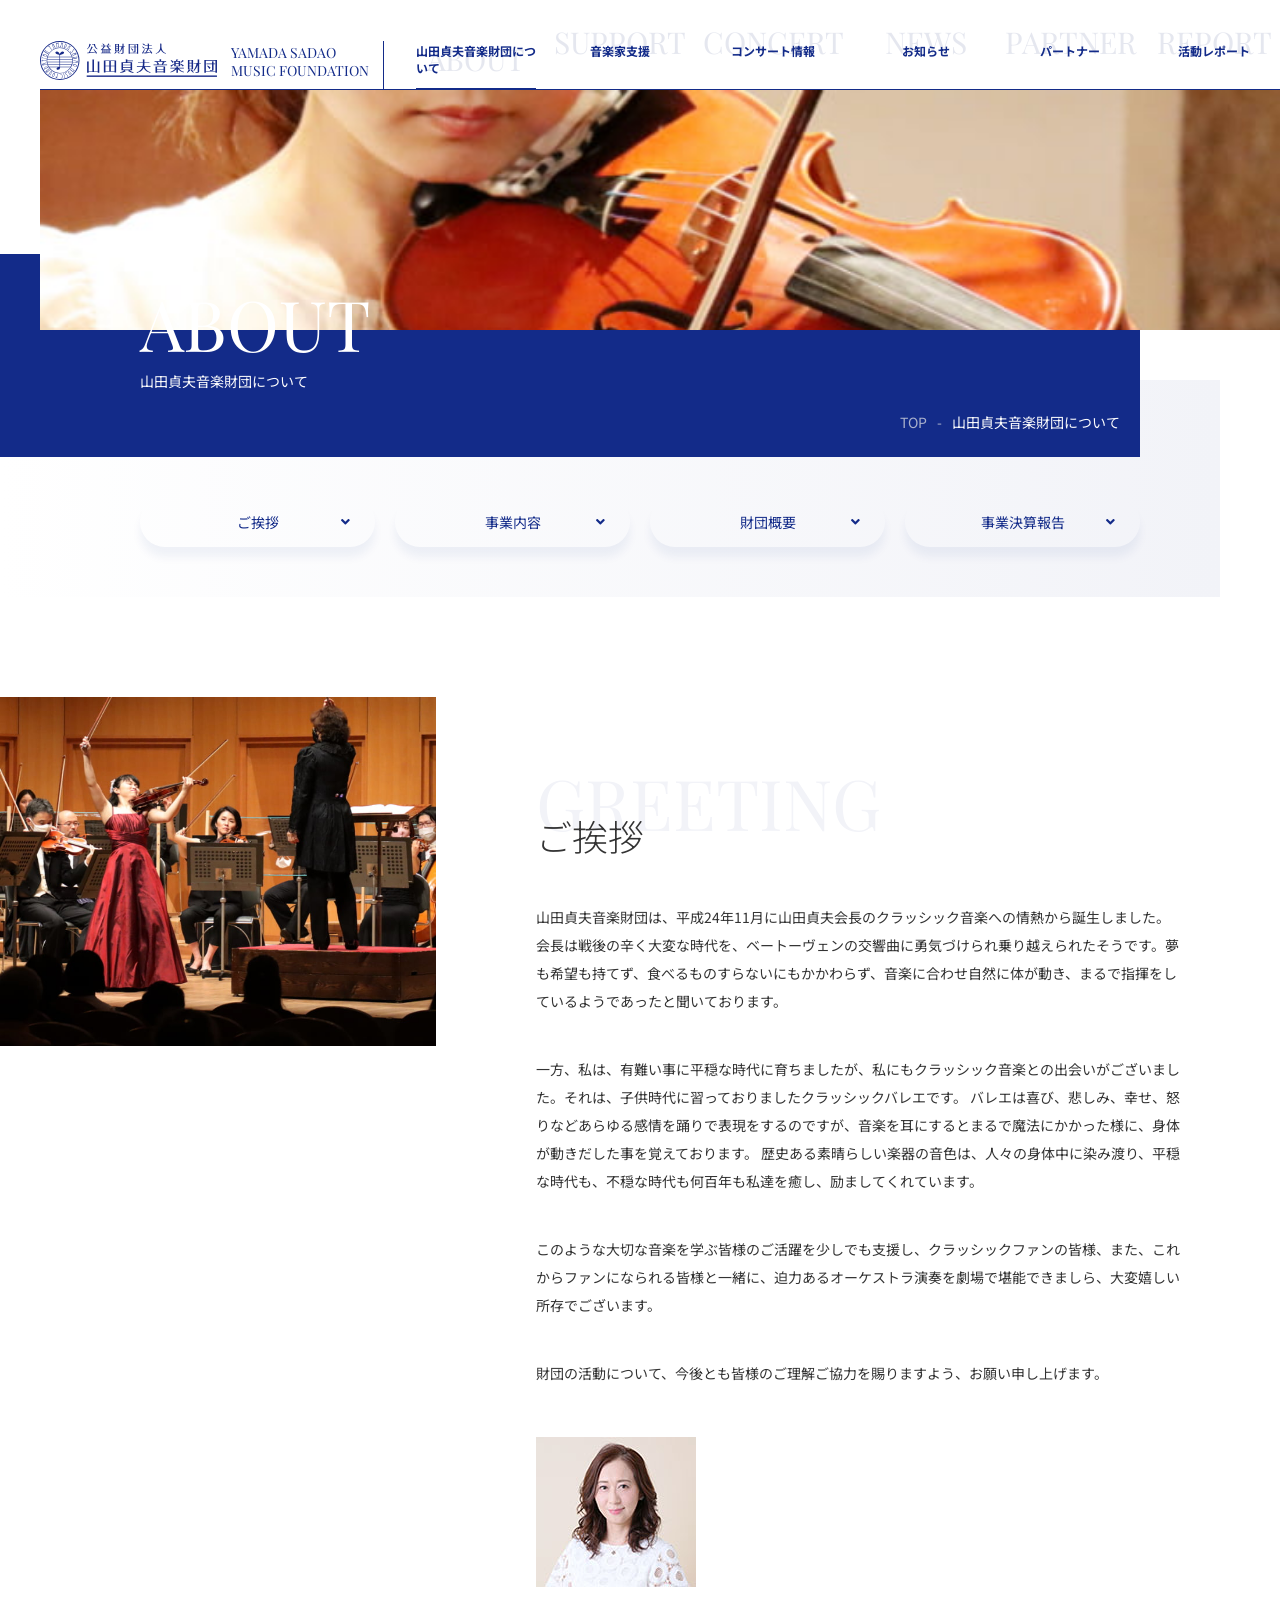
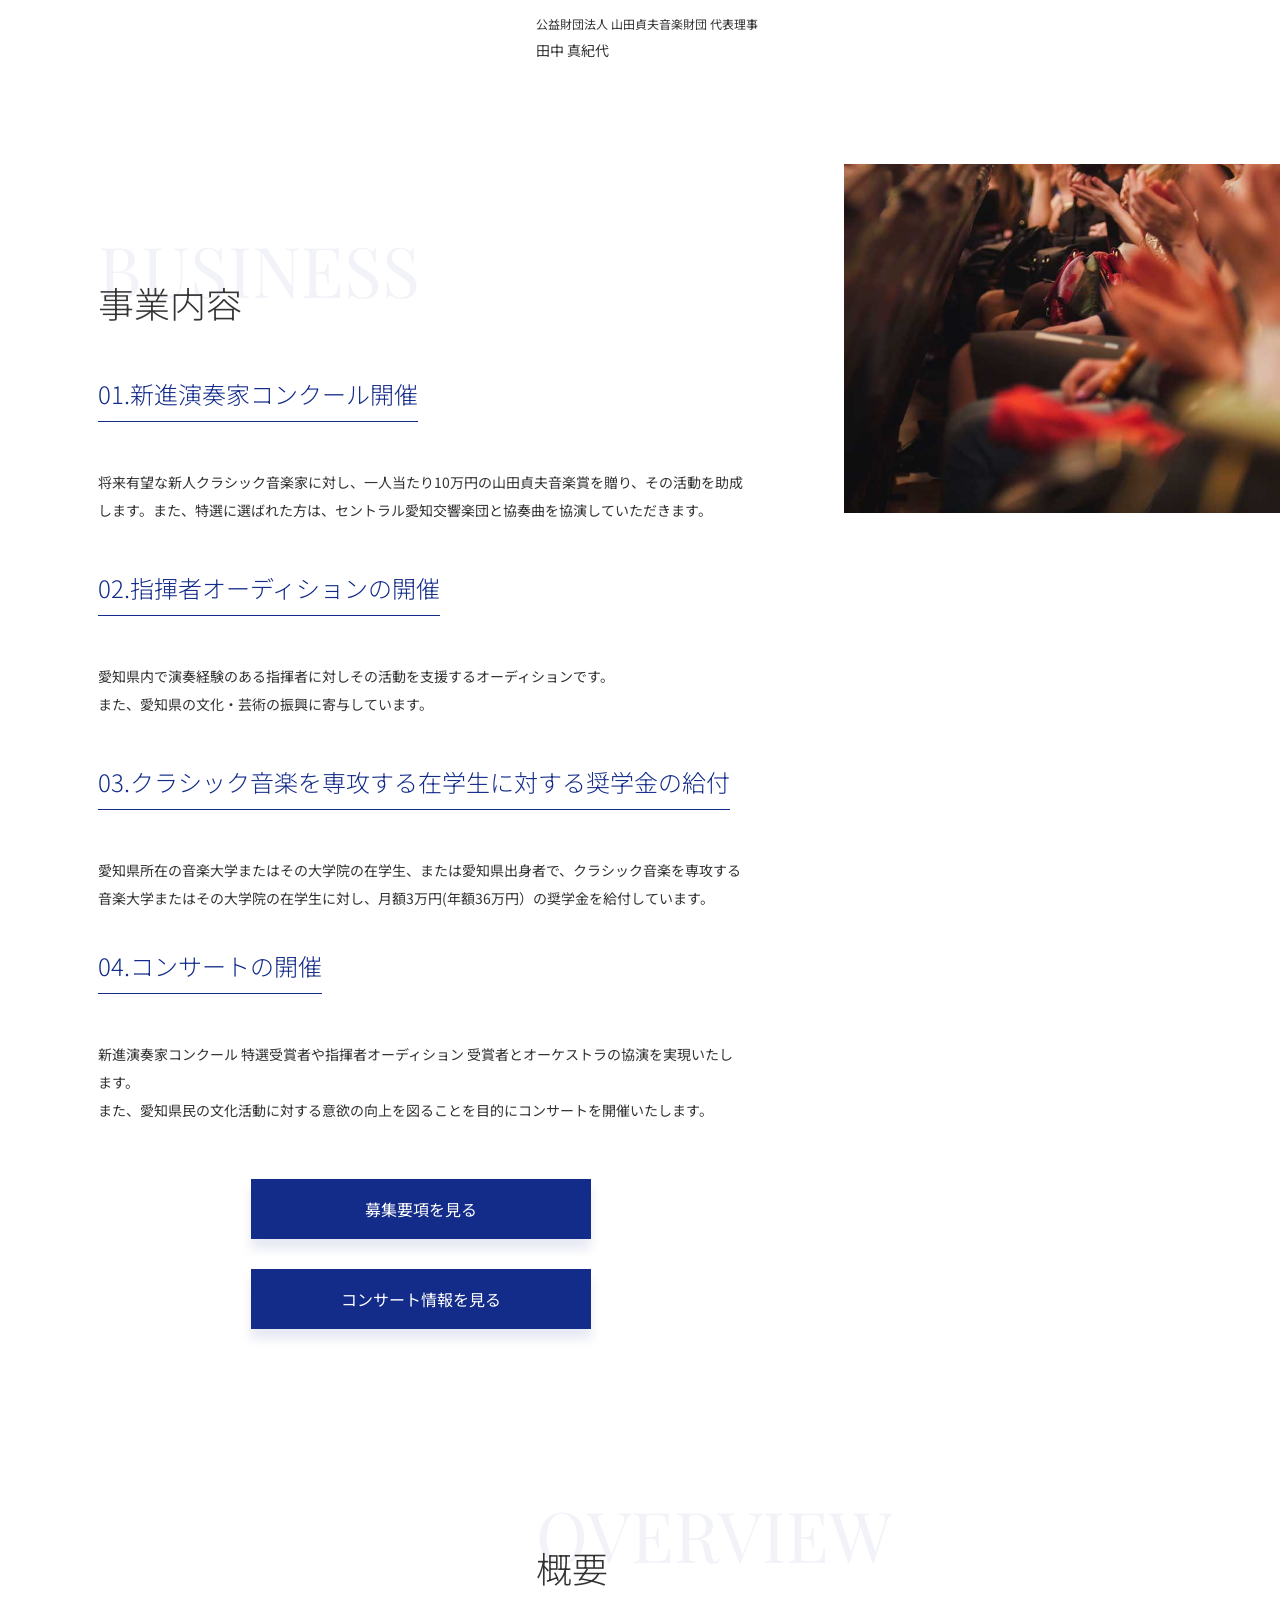
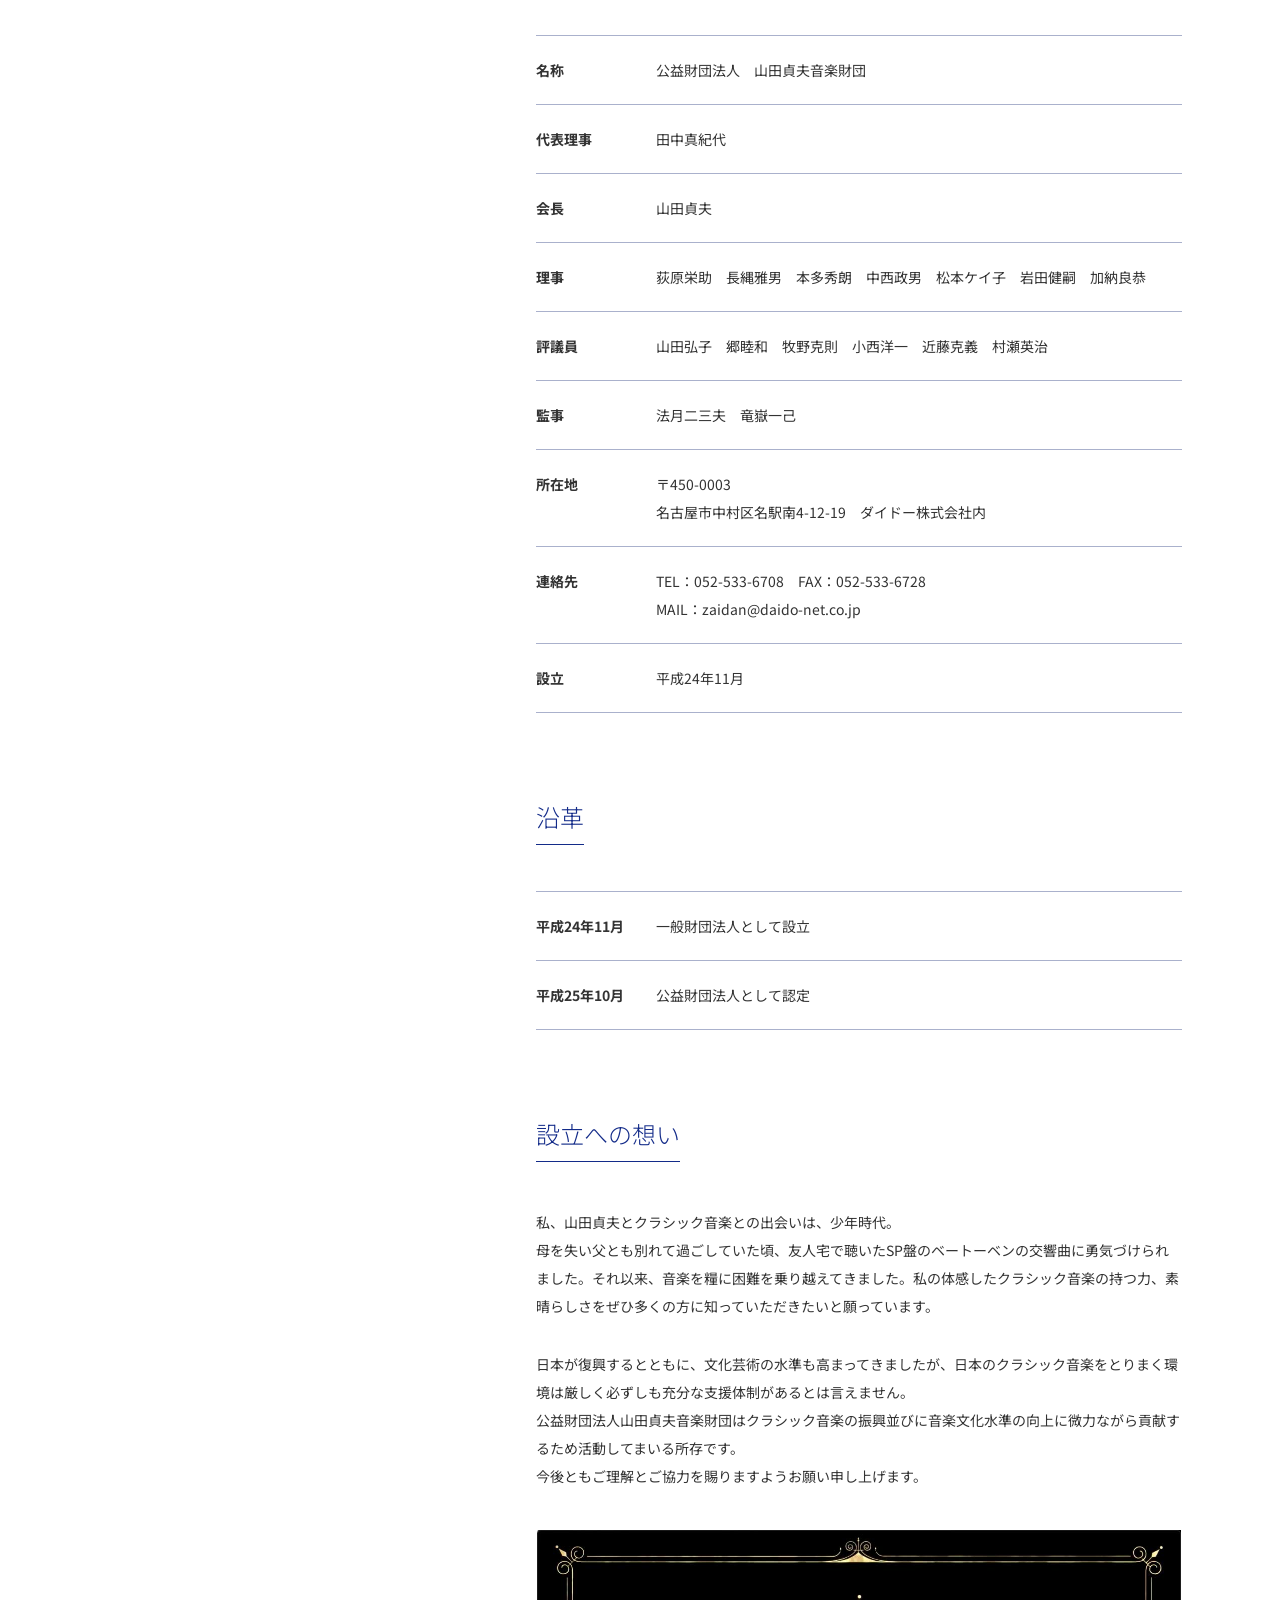
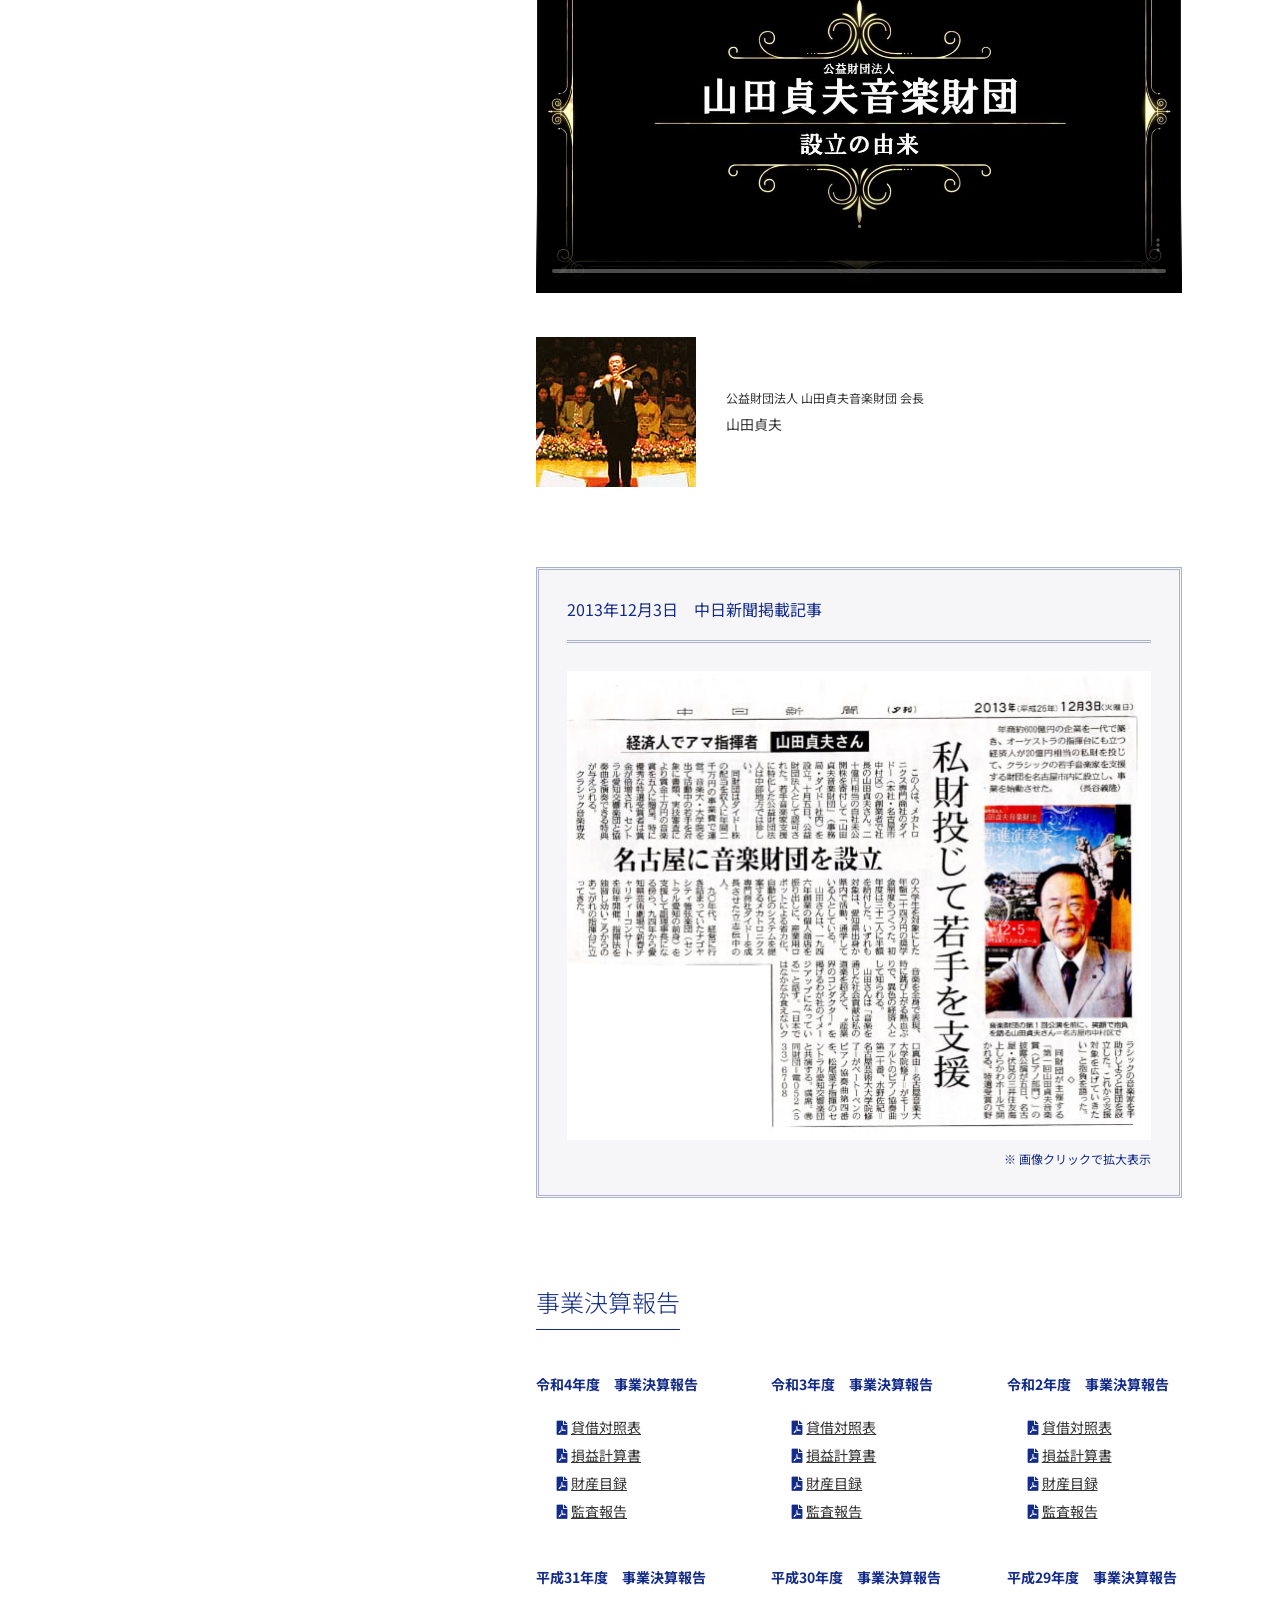
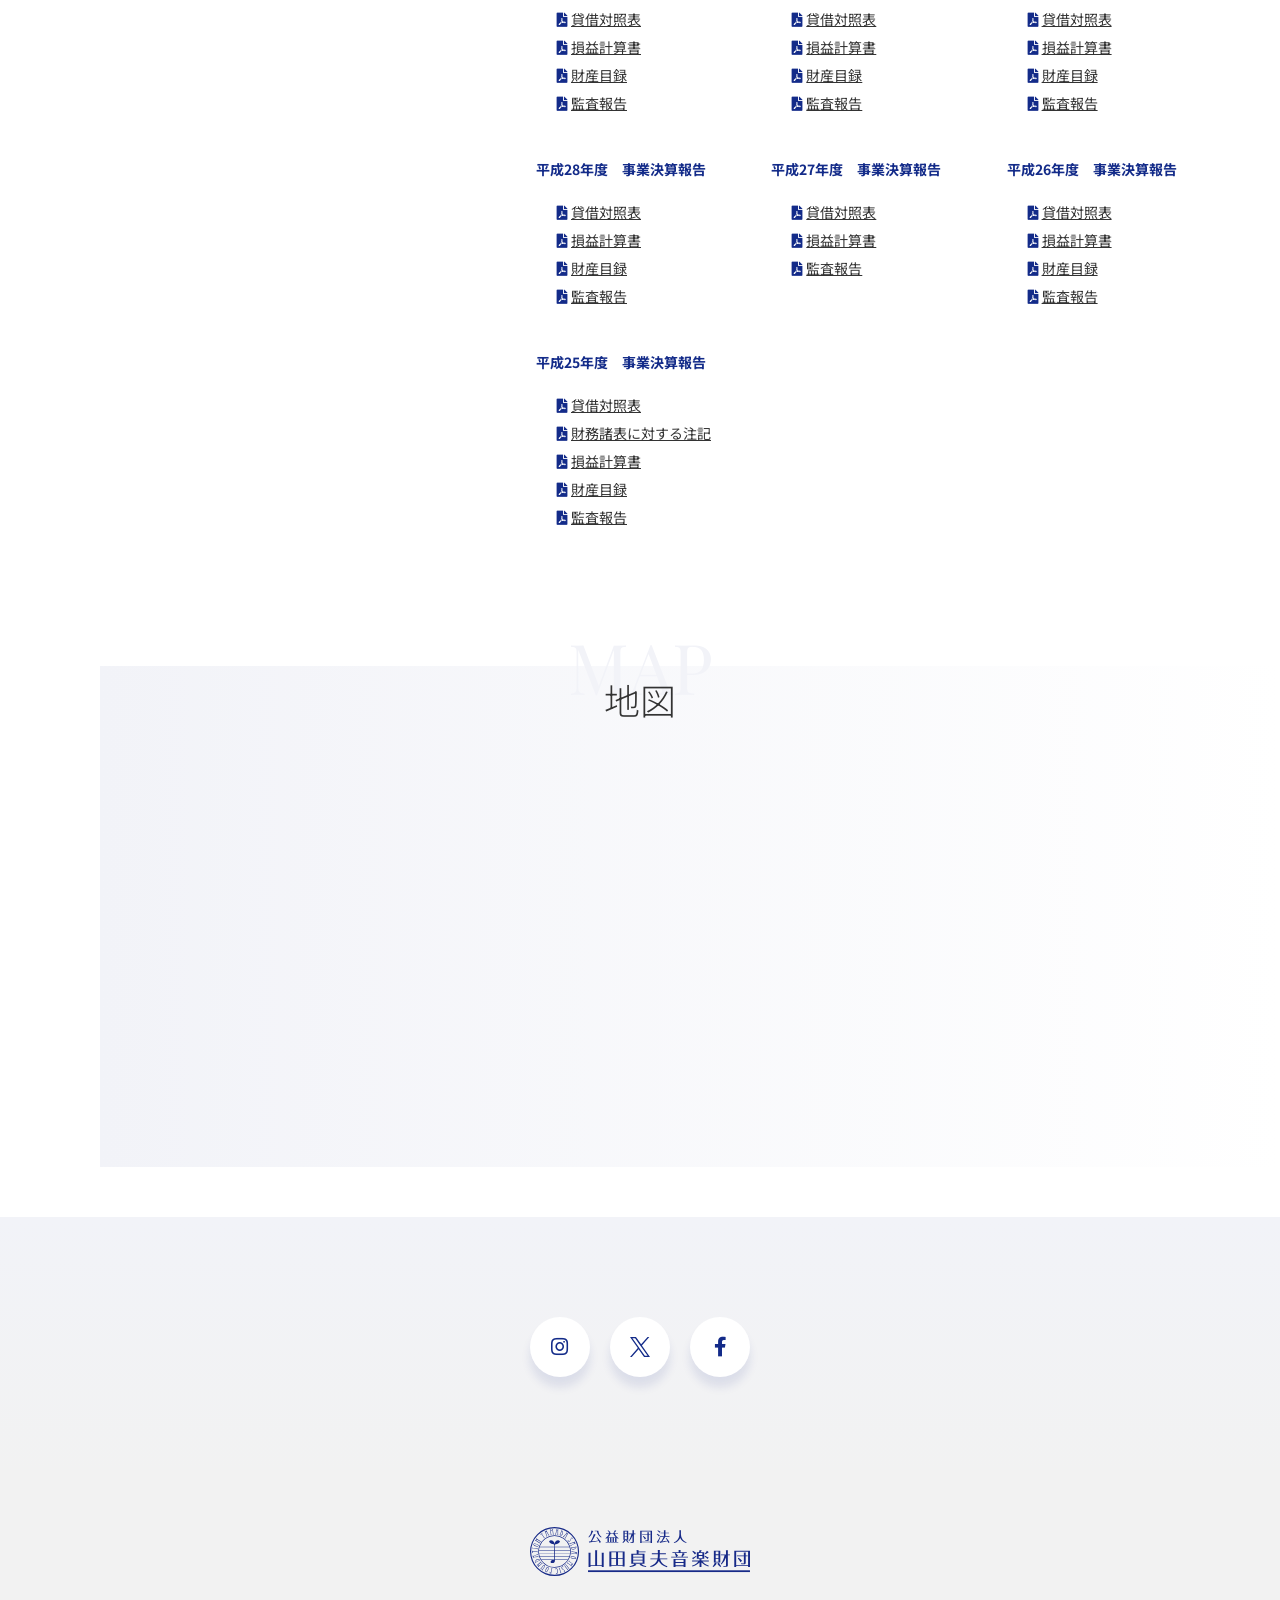
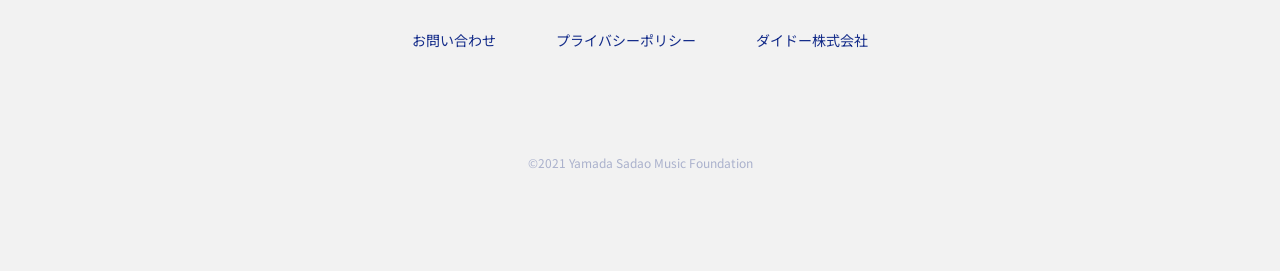
==== commit 7e12449a: "活躍している奨学生を追加" ====
--- a/about.html
+++ b/about.html
@@ -123,7 +123,7 @@
               <a class="p-navi__child__link" href="support.html#scholarship">奨学金の給付</a>
             </li>
             <li>
-              <a class="p-navi__child__link" href="support.html#competitionee">受賞者</a>
+              <a class="p-navi__child__link" href="support.html#competitionee">受賞者・奨学生</a>
             </li>
           </ul>
         </li>
--- a/assets/css/main.css
+++ b/assets/css/main.css
@@ -1862,6 +1862,42 @@
 .c-list--simple li.flex{
   display: flex;
 }
+/* 概要     : 奨学生紹介
+ * 使用箇所 : 汎用
+ * タグ     : ul
+---------------------------------------------------------*/
+ul.c-list-stipend {
+  margin-top: 10px;
+}
+.c-list-stipend__item {
+  display: flex;
+  margin-bottom: 30px;
+  padding-bottom: 30px;
+  border-width: 0 0 1px;
+  border-style: solid;
+  border-color: #aab1cc;
+  flex-wrap: wrap;
+}
+.c-list-stipend__item time,
+.c-list-stipend__item span {
+  line-height: 1.25;
+  flex: none;
+}
+.c-list-stipend__item time {
+  color: #122b89;
+  display: block;
+  margin-bottom: 1em;
+  width: 100%;
+}
+.c-list-stipend__item p {
+  overflow: hidden;
+  text-overflow: ellipsis;
+  align-items: baseline;
+}
+.c-list-stipend__item p a {
+  margin-left: 6px;
+  font-size: 1.1rem;
+}
 
 /* 概要     : PCサイズから段組するテーブル
  * 使用箇所 : 汎用
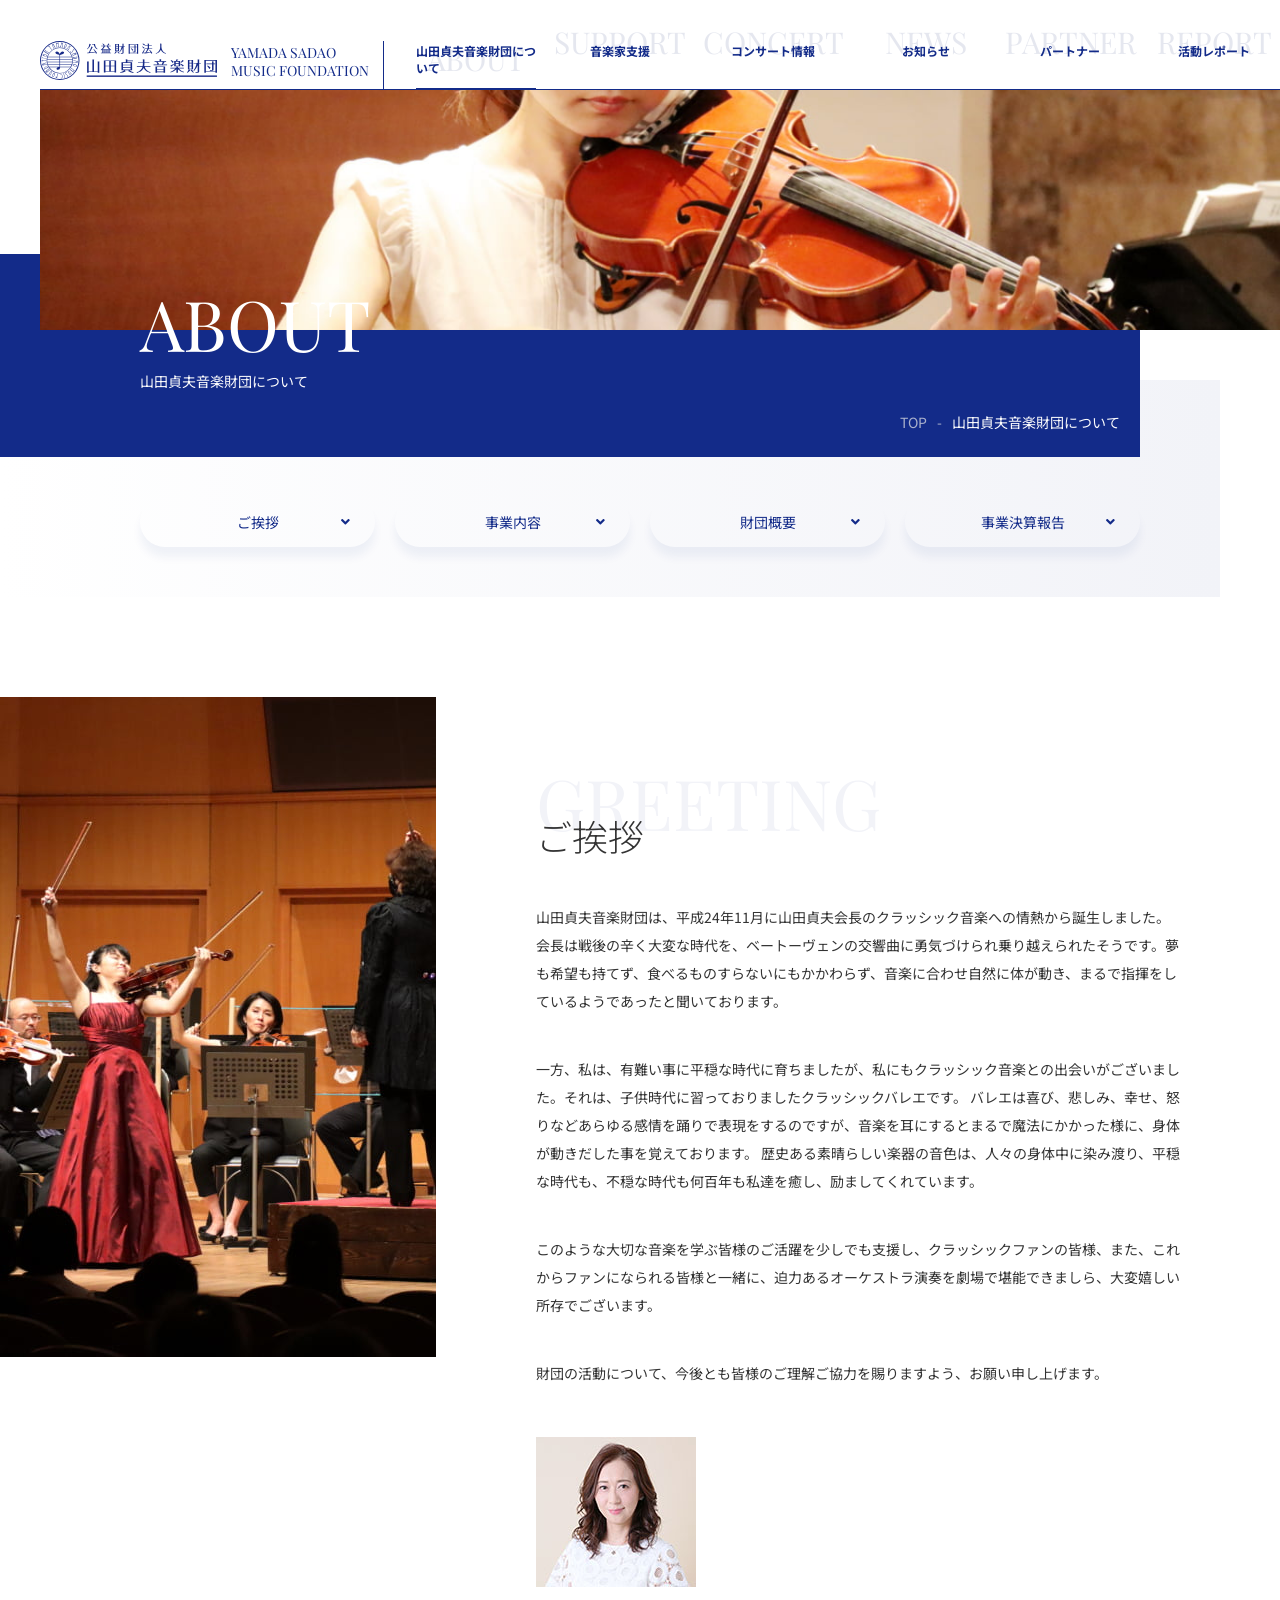
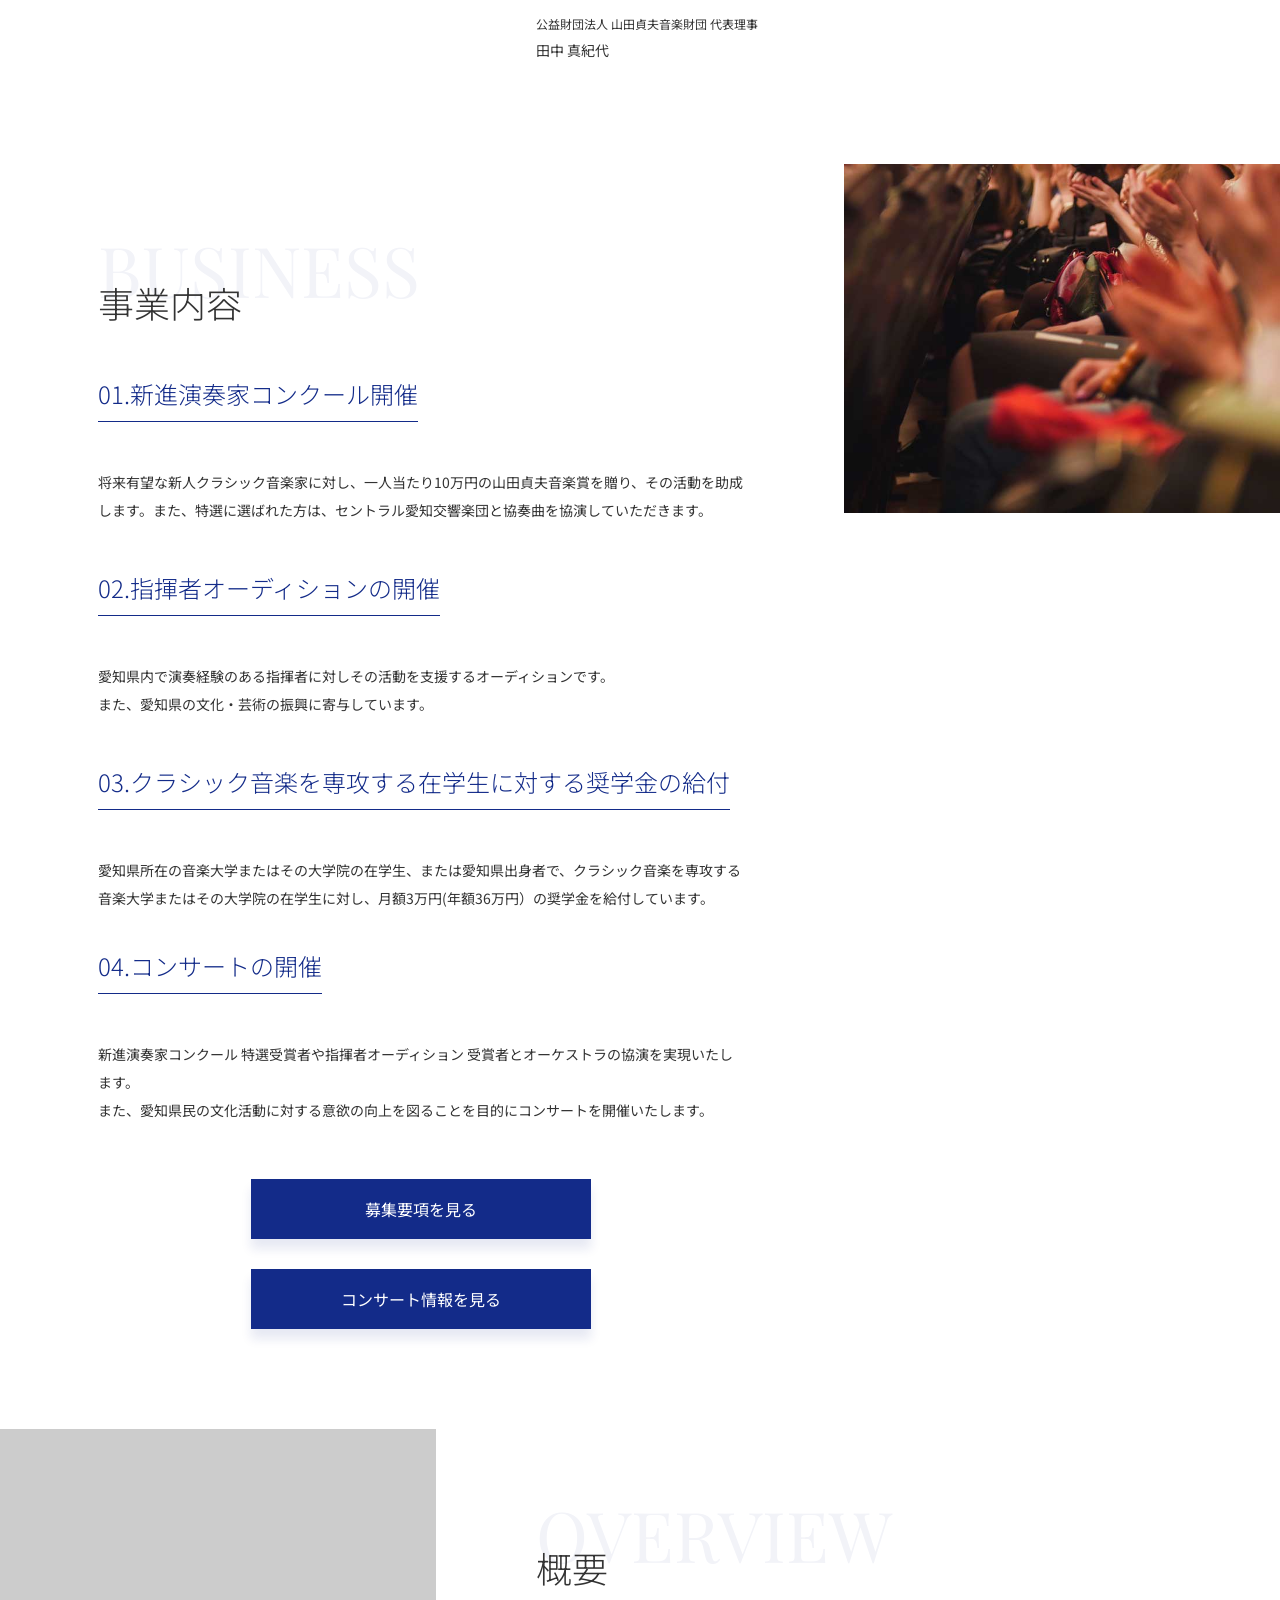
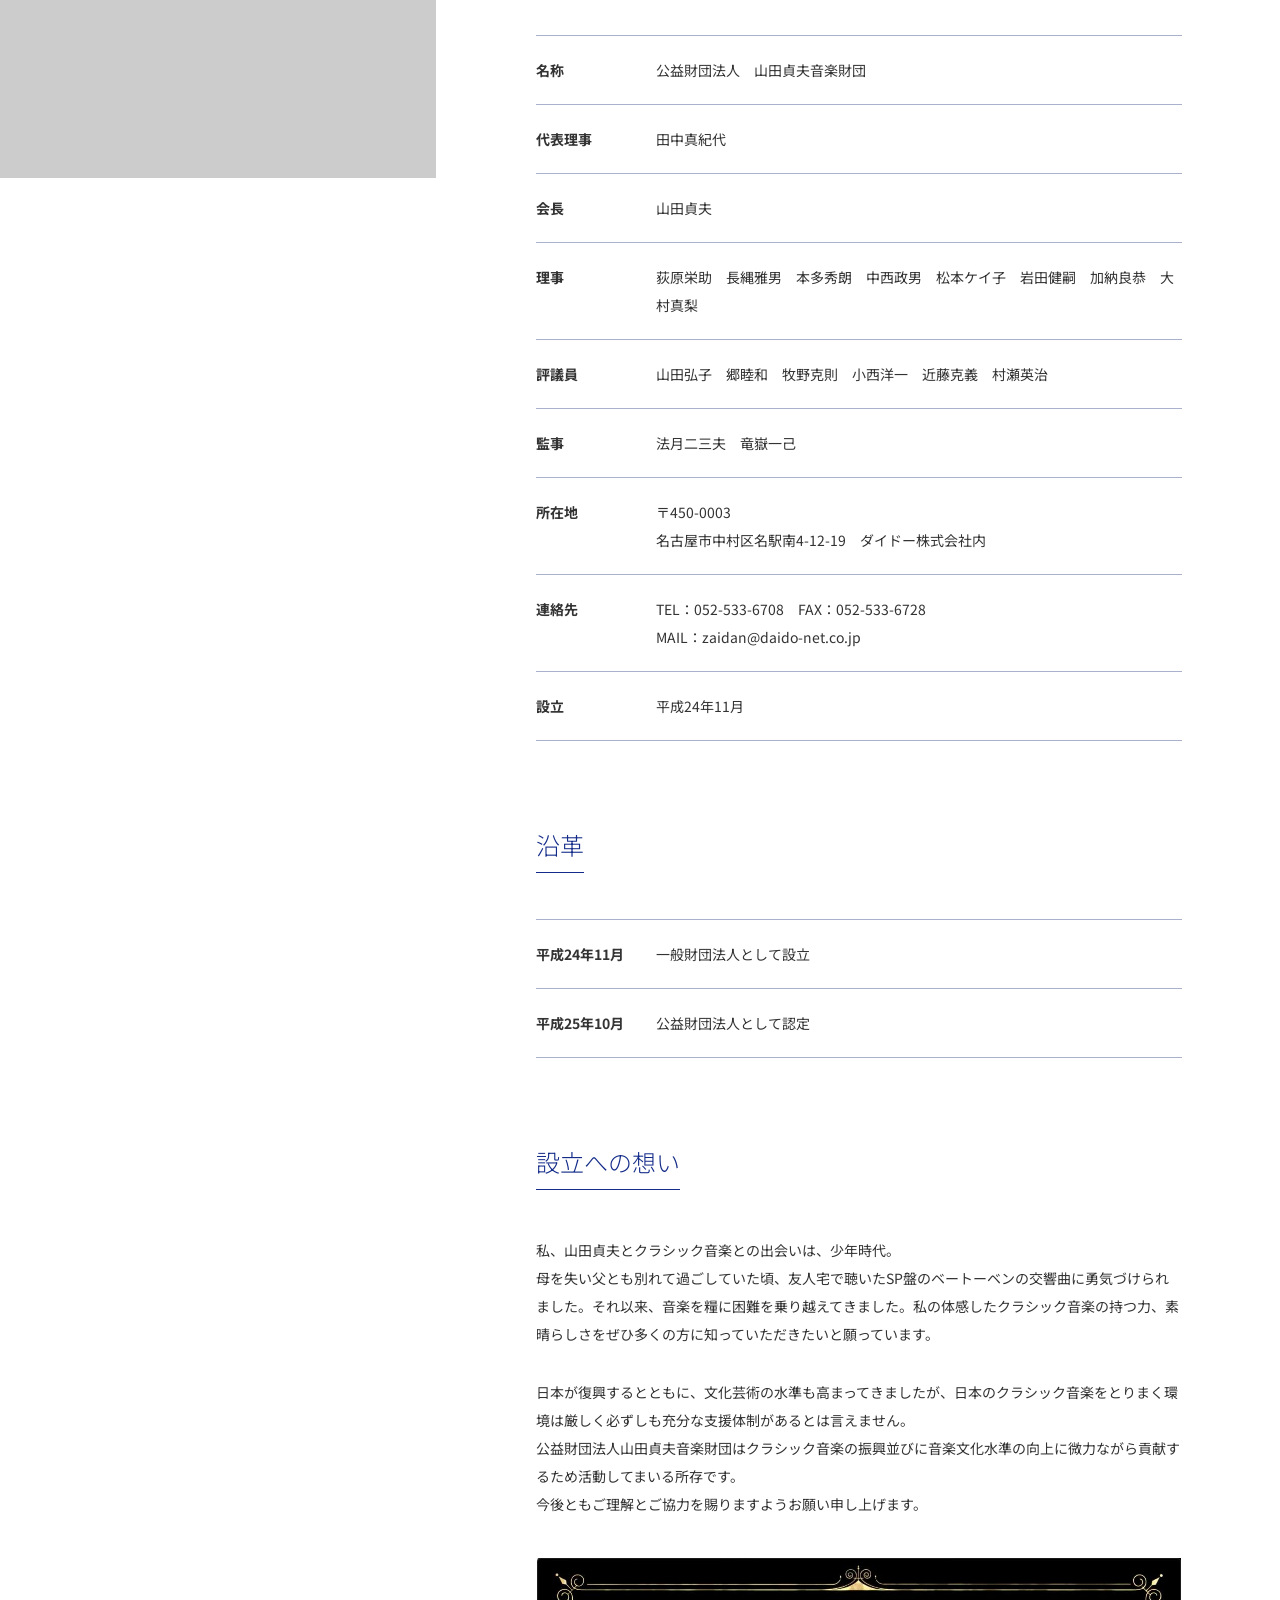
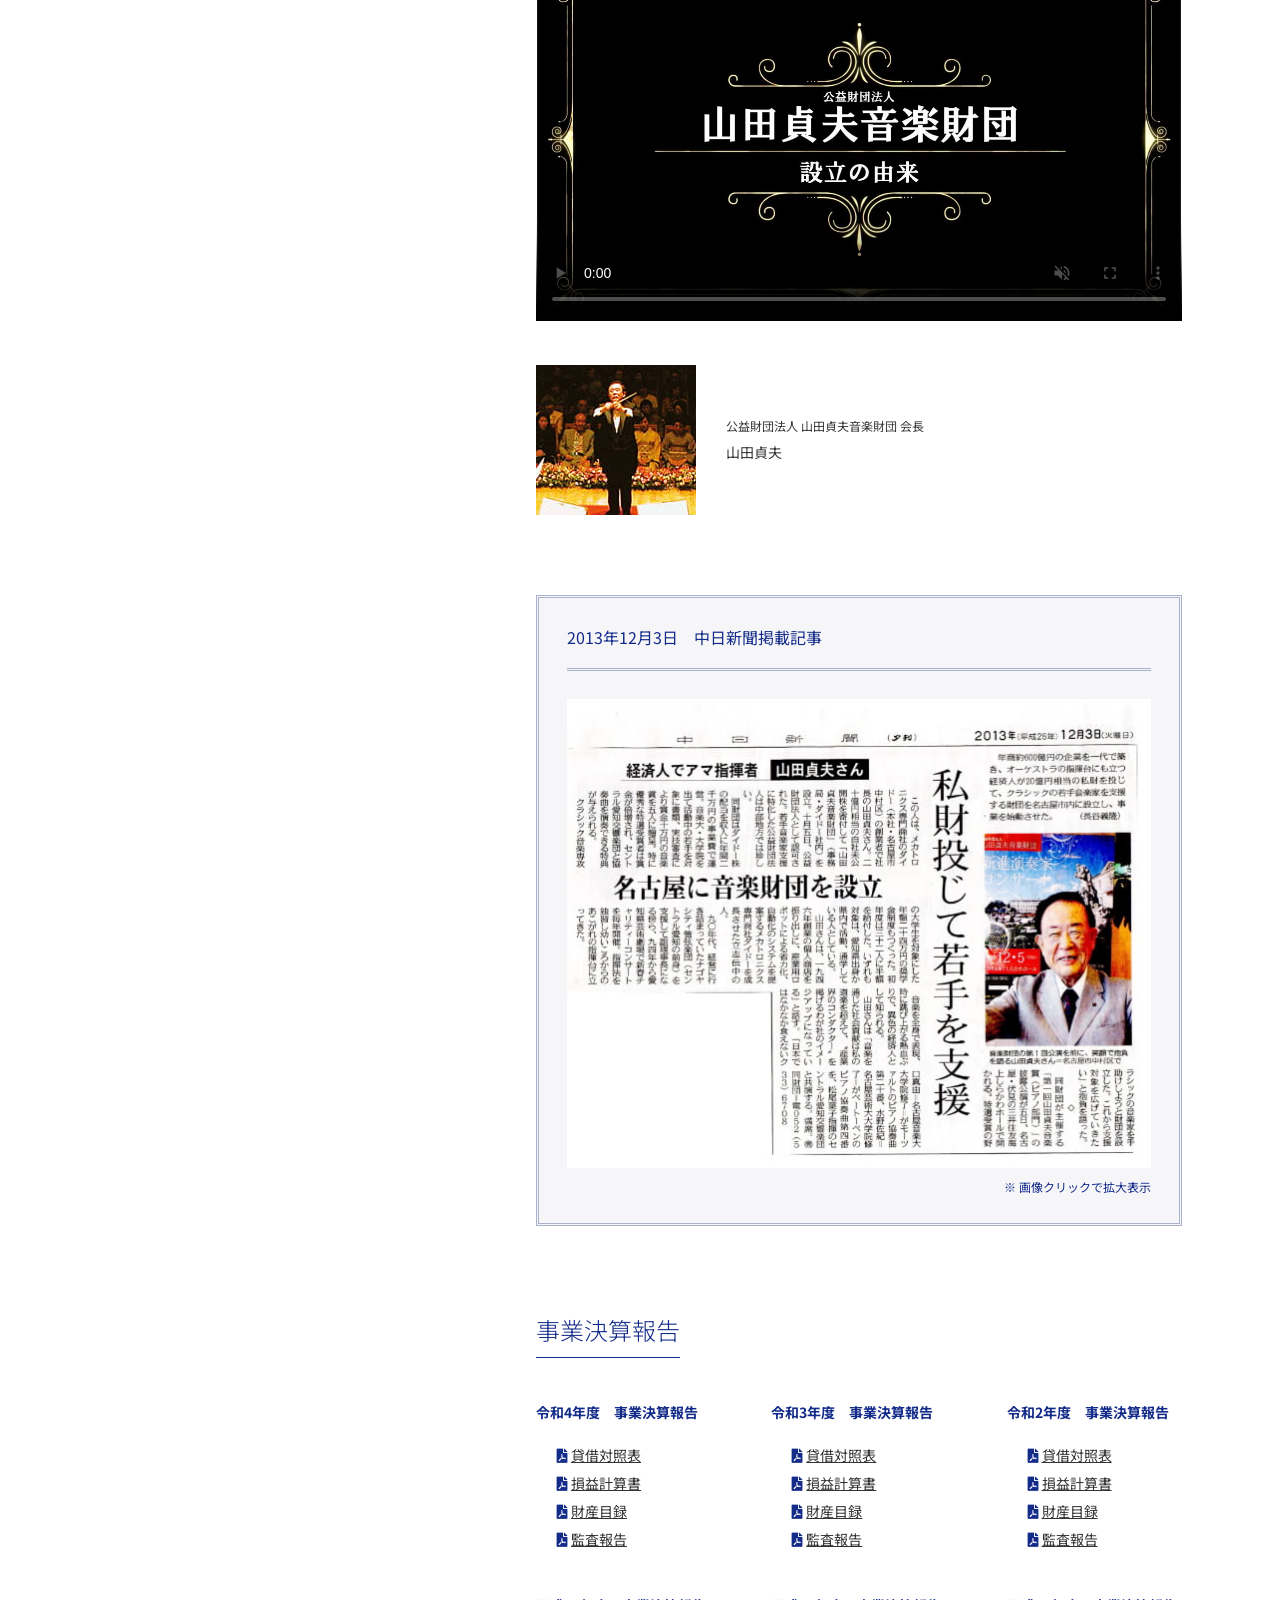
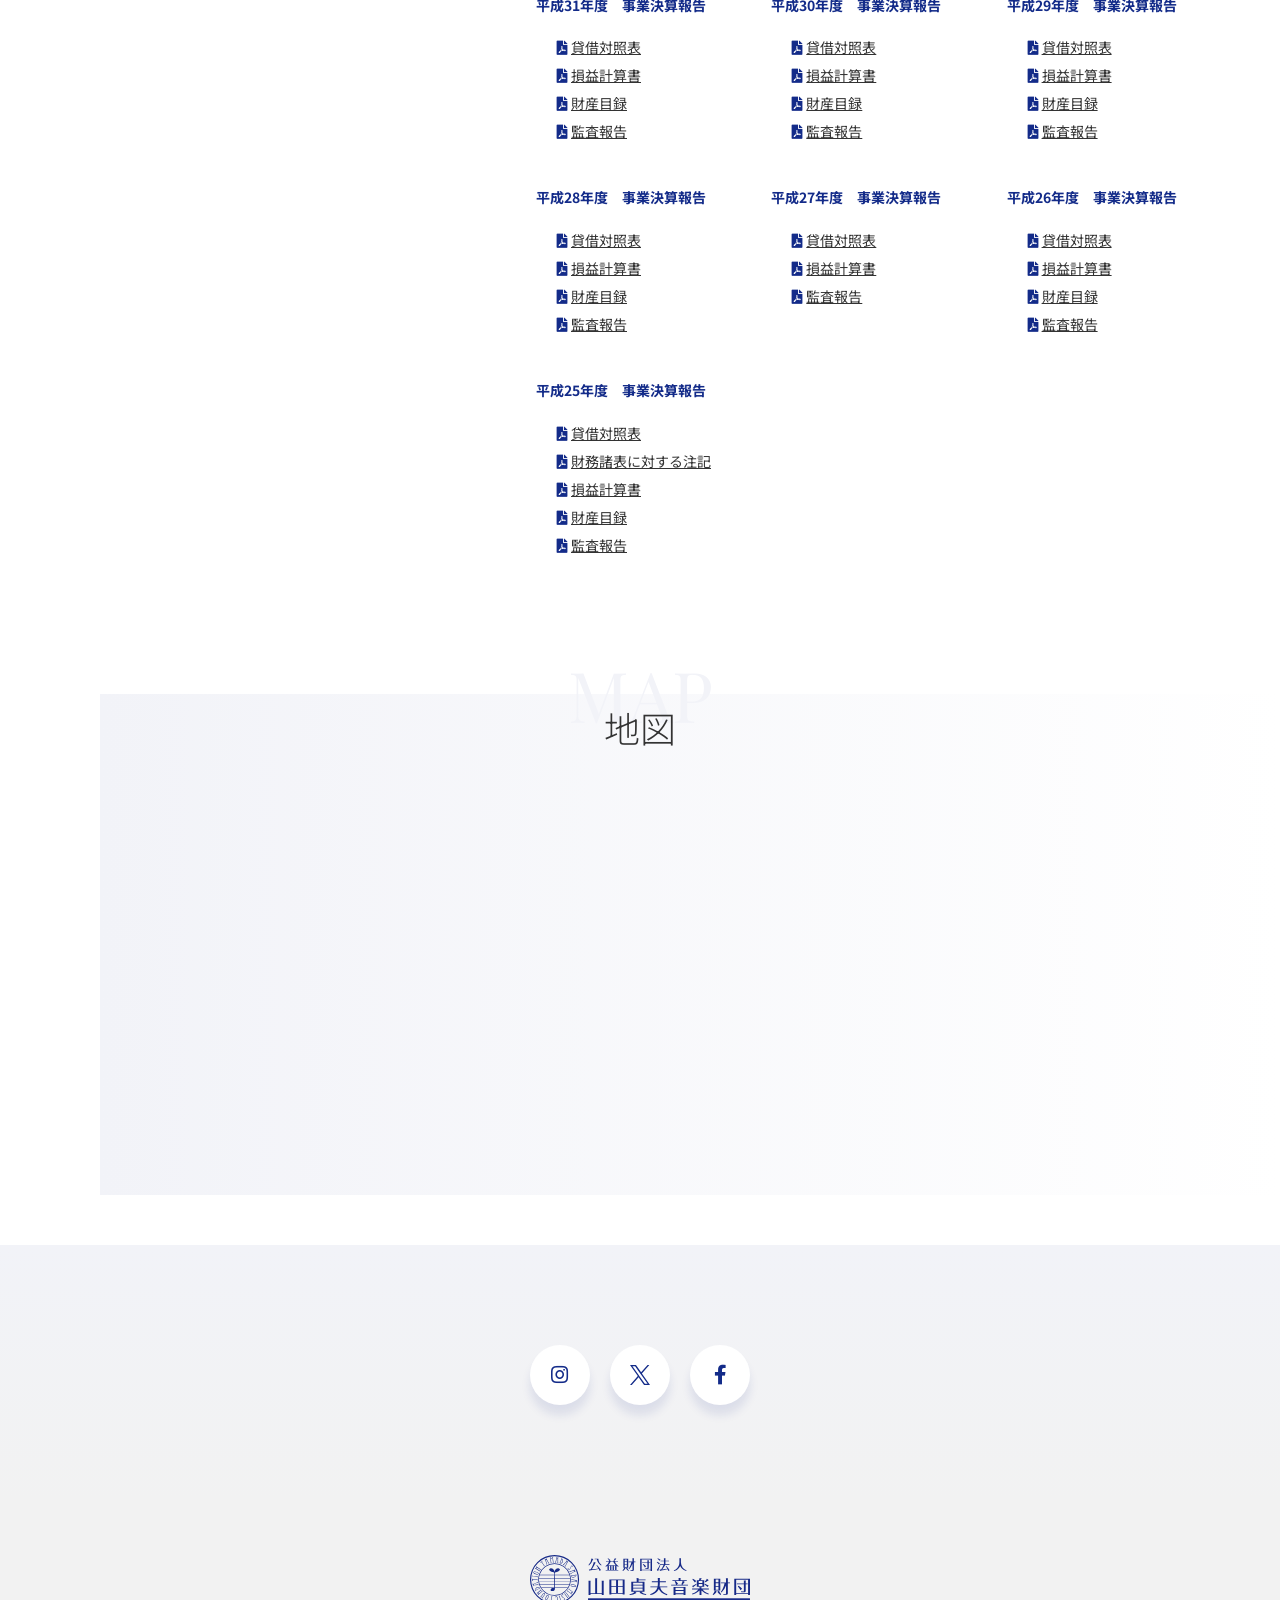
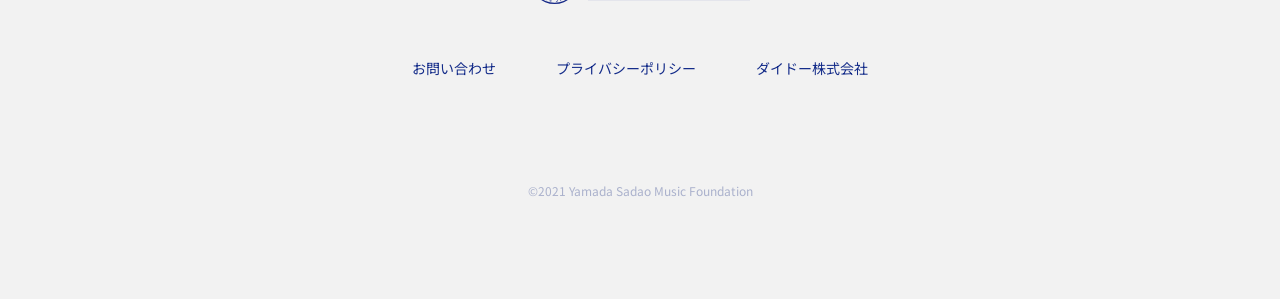
==== commit 68c9ec6d: "理事に大村真梨氏を追加" ====
--- a/about.html
+++ b/about.html
@@ -289,7 +289,7 @@
                 </tr>
                 <tr class="c-sptable__tr">
                   <th class="c-sptable__th">理事</th>
-                  <td class="c-sptable__td">荻原栄助　長縄雅男　本多秀朗　中西政男　松本ケイ子　岩田健嗣　加納良恭</td>
+                  <td class="c-sptable__td">荻原栄助　長縄雅男　本多秀朗　中西政男　松本ケイ子　岩田健嗣　加納良恭　大村真梨</td>
                 </tr>
                 <tr class="c-sptable__tr">
                   <th class="c-sptable__th">評議員</th>
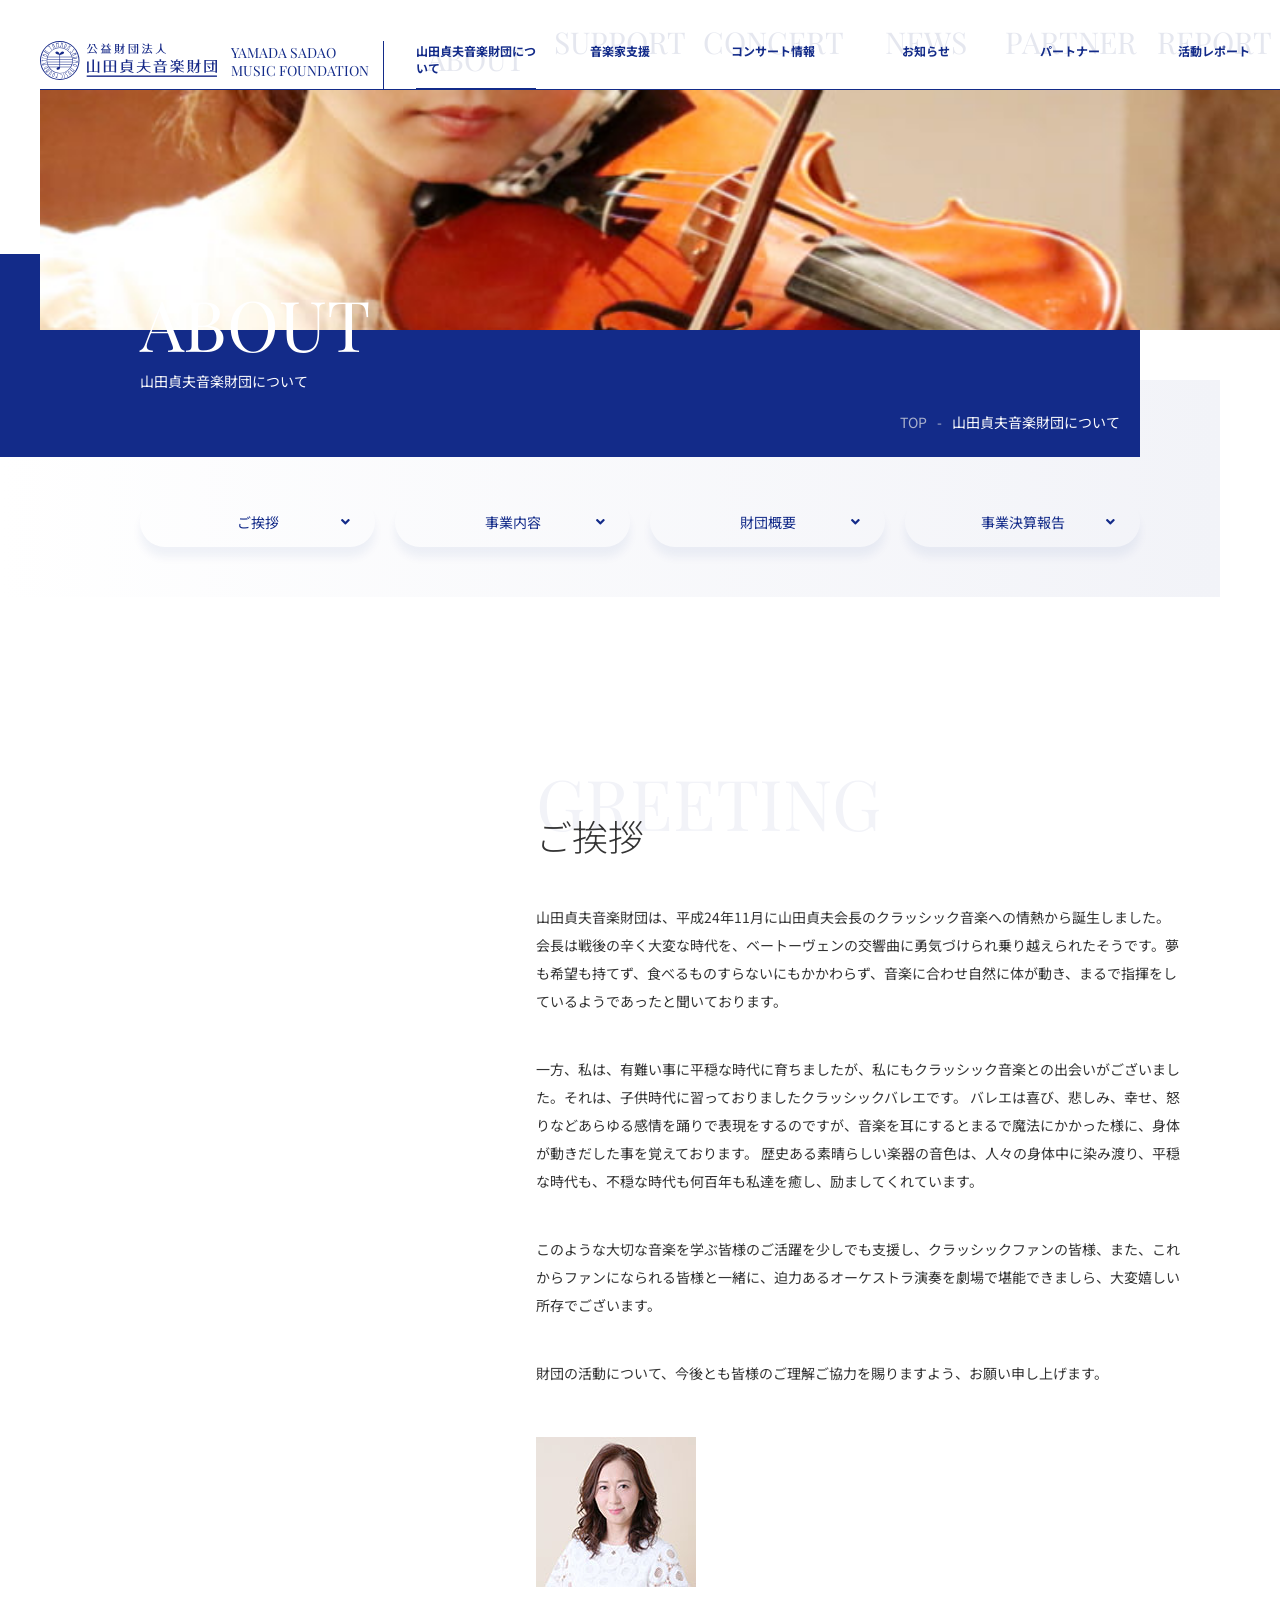
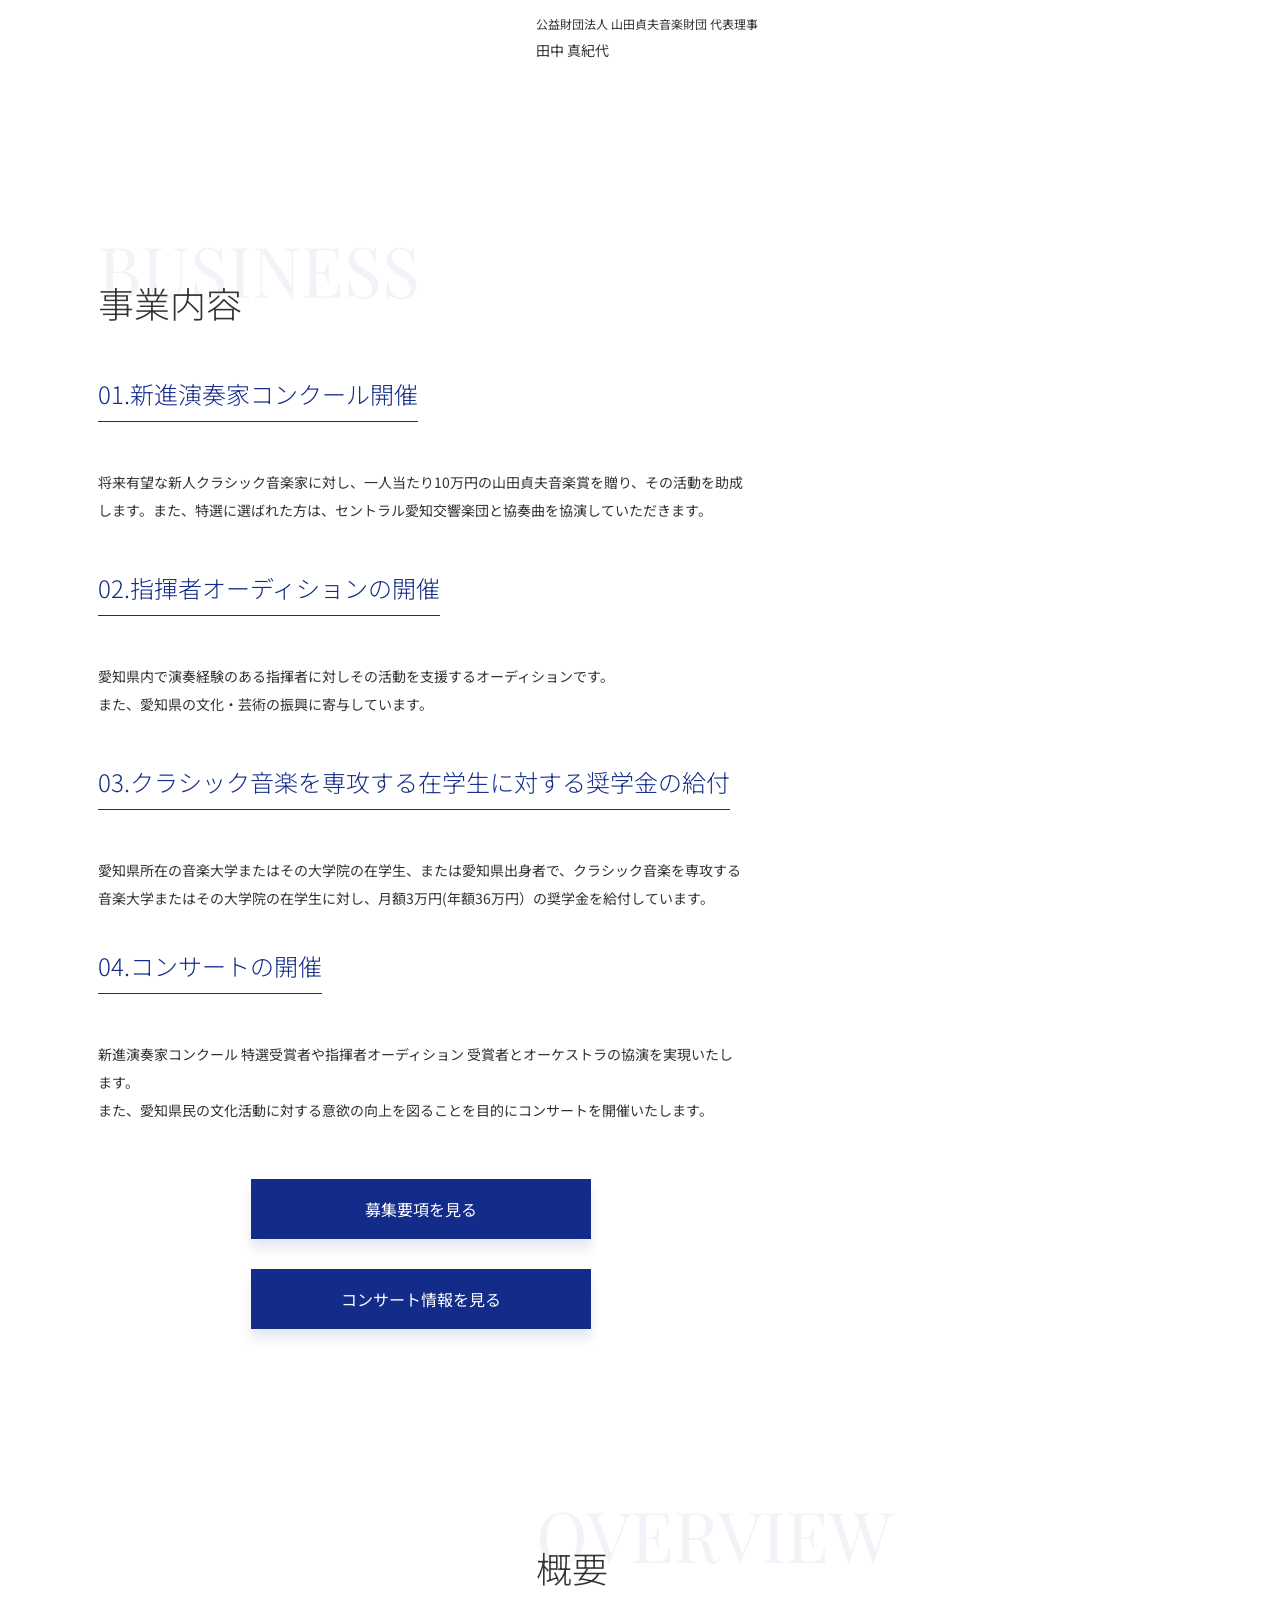
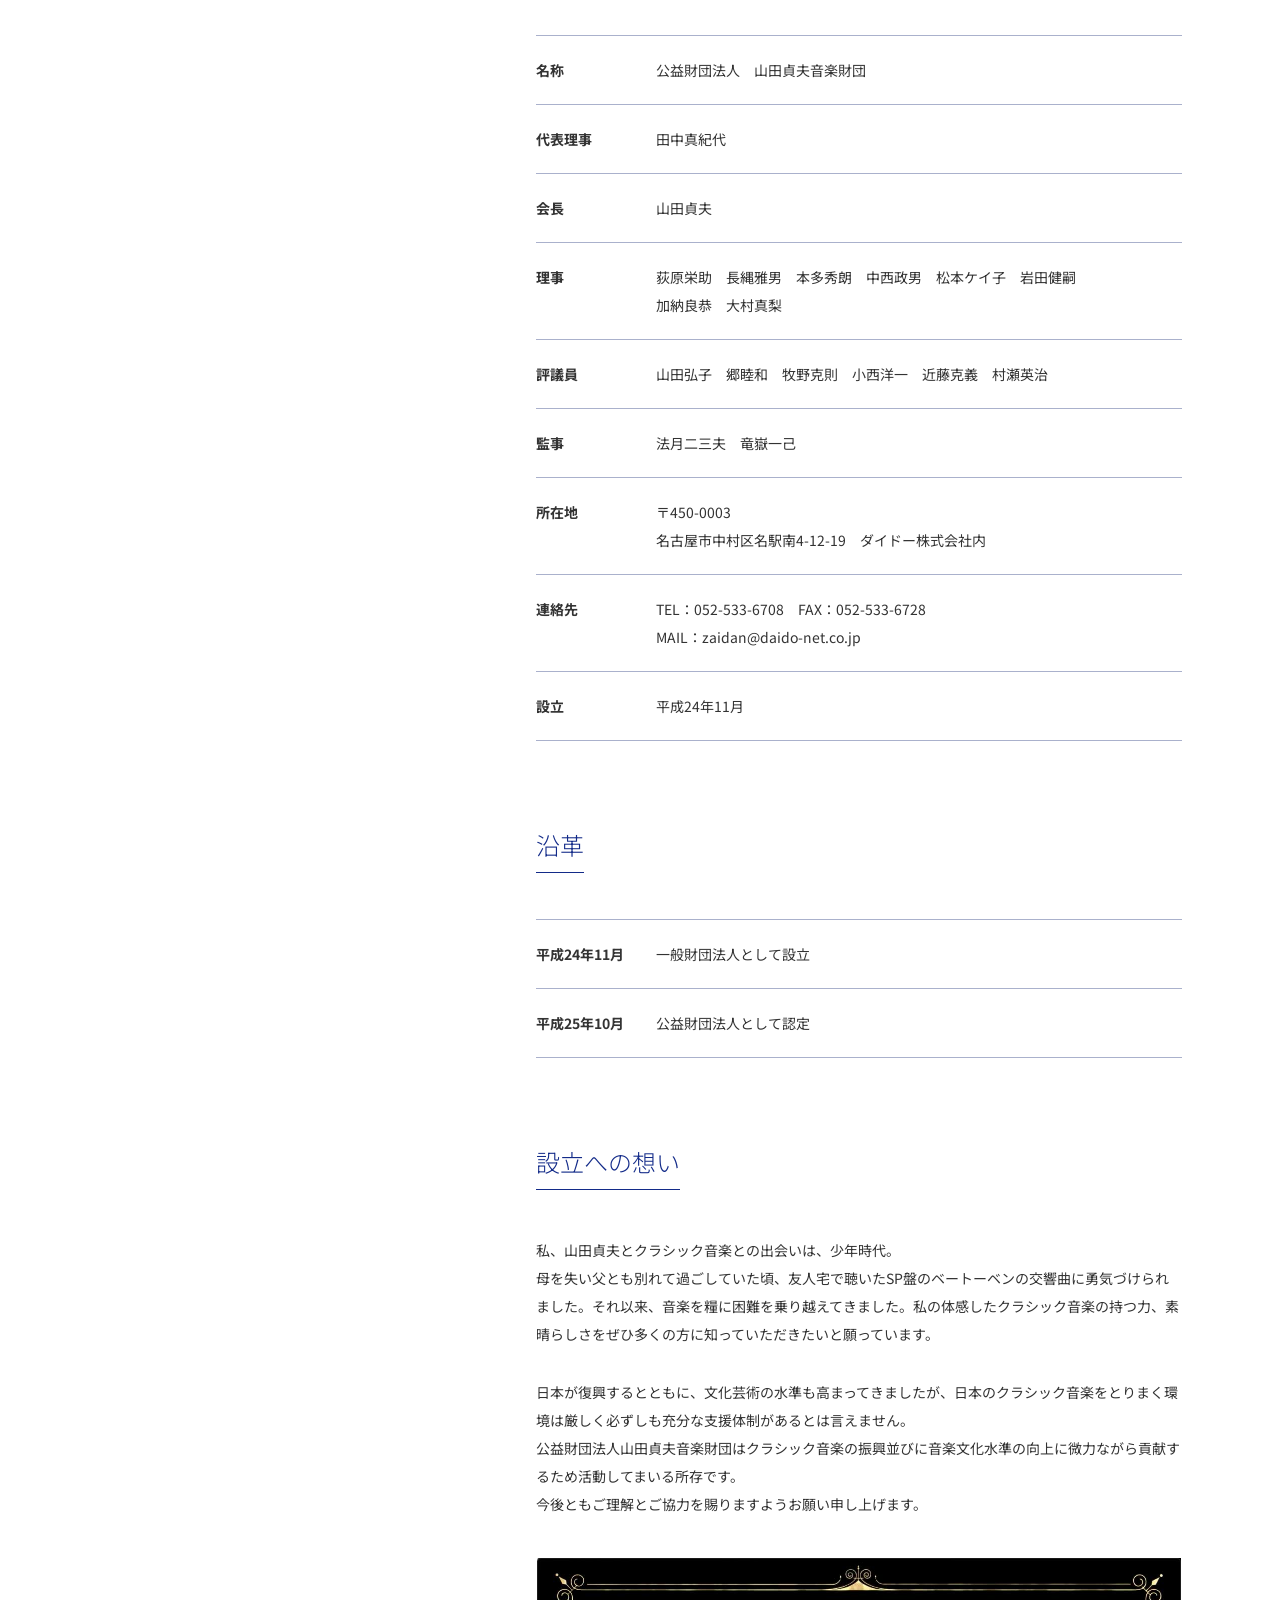
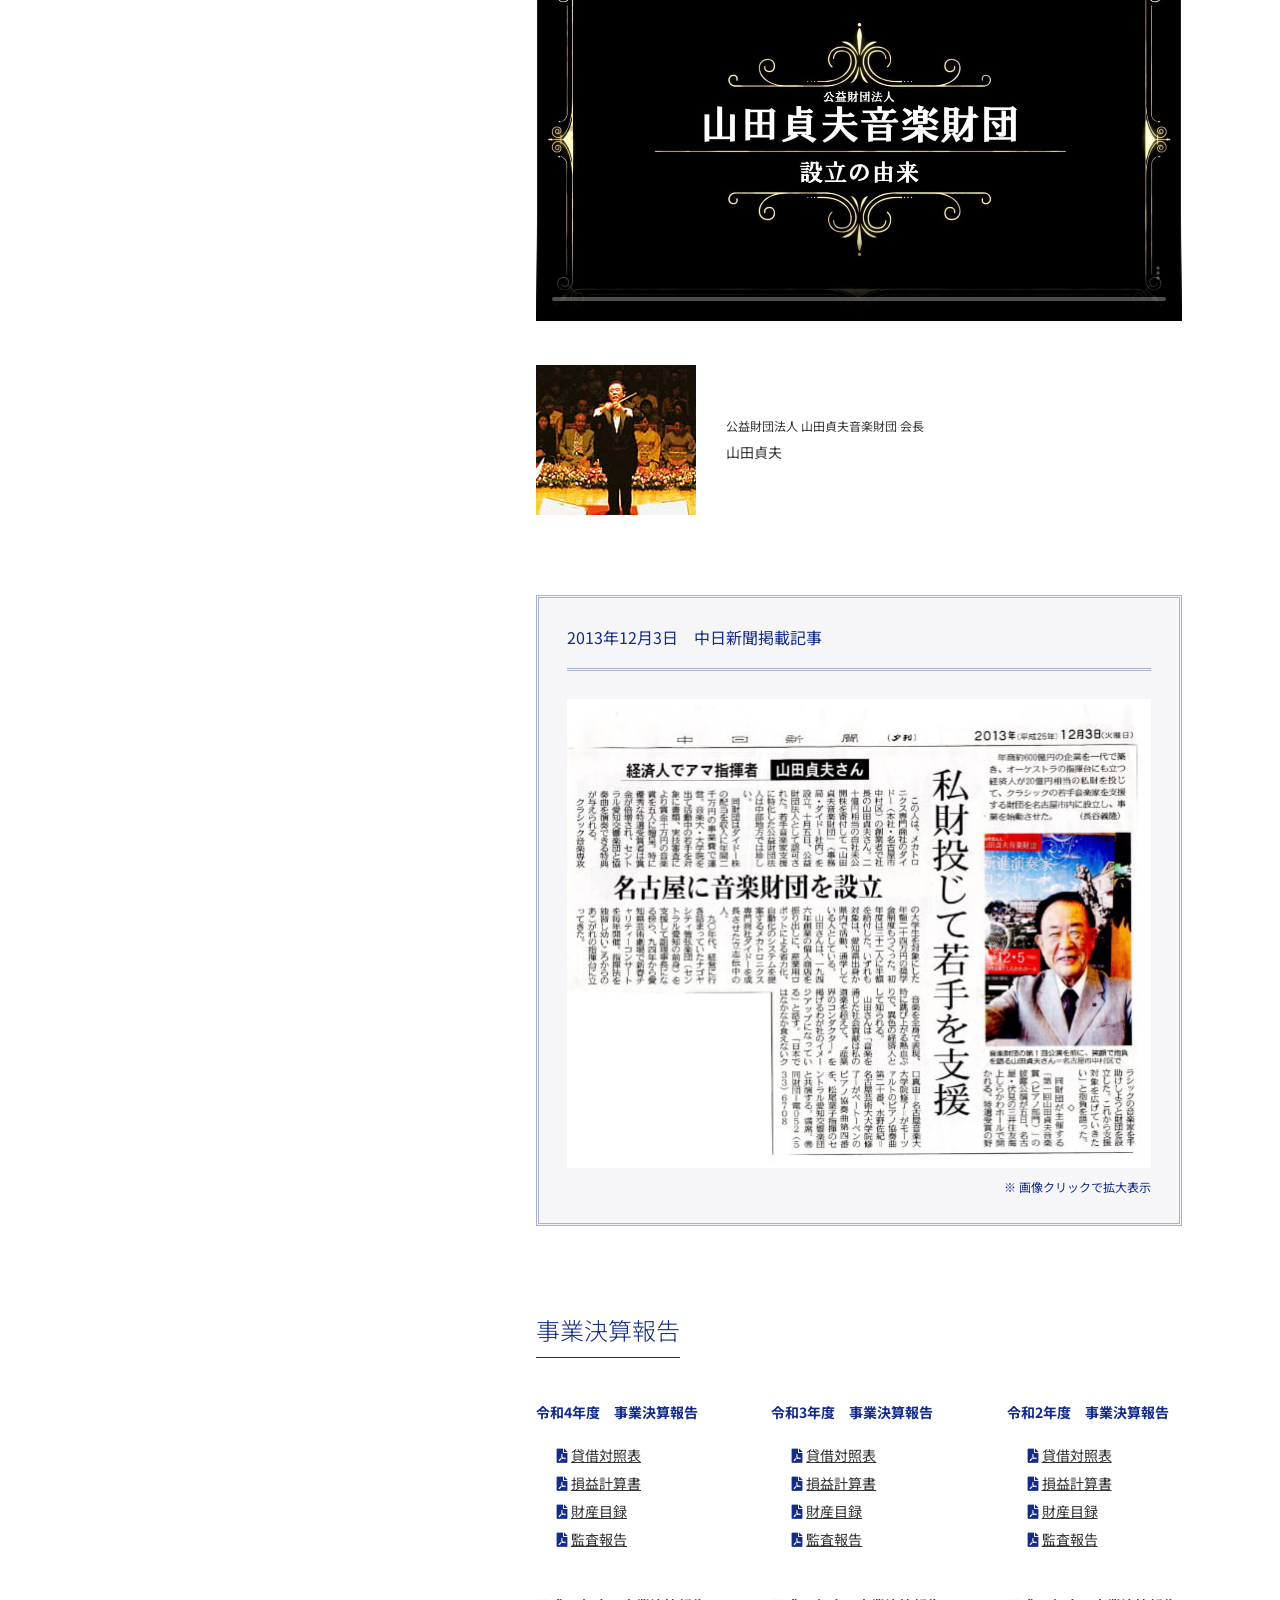
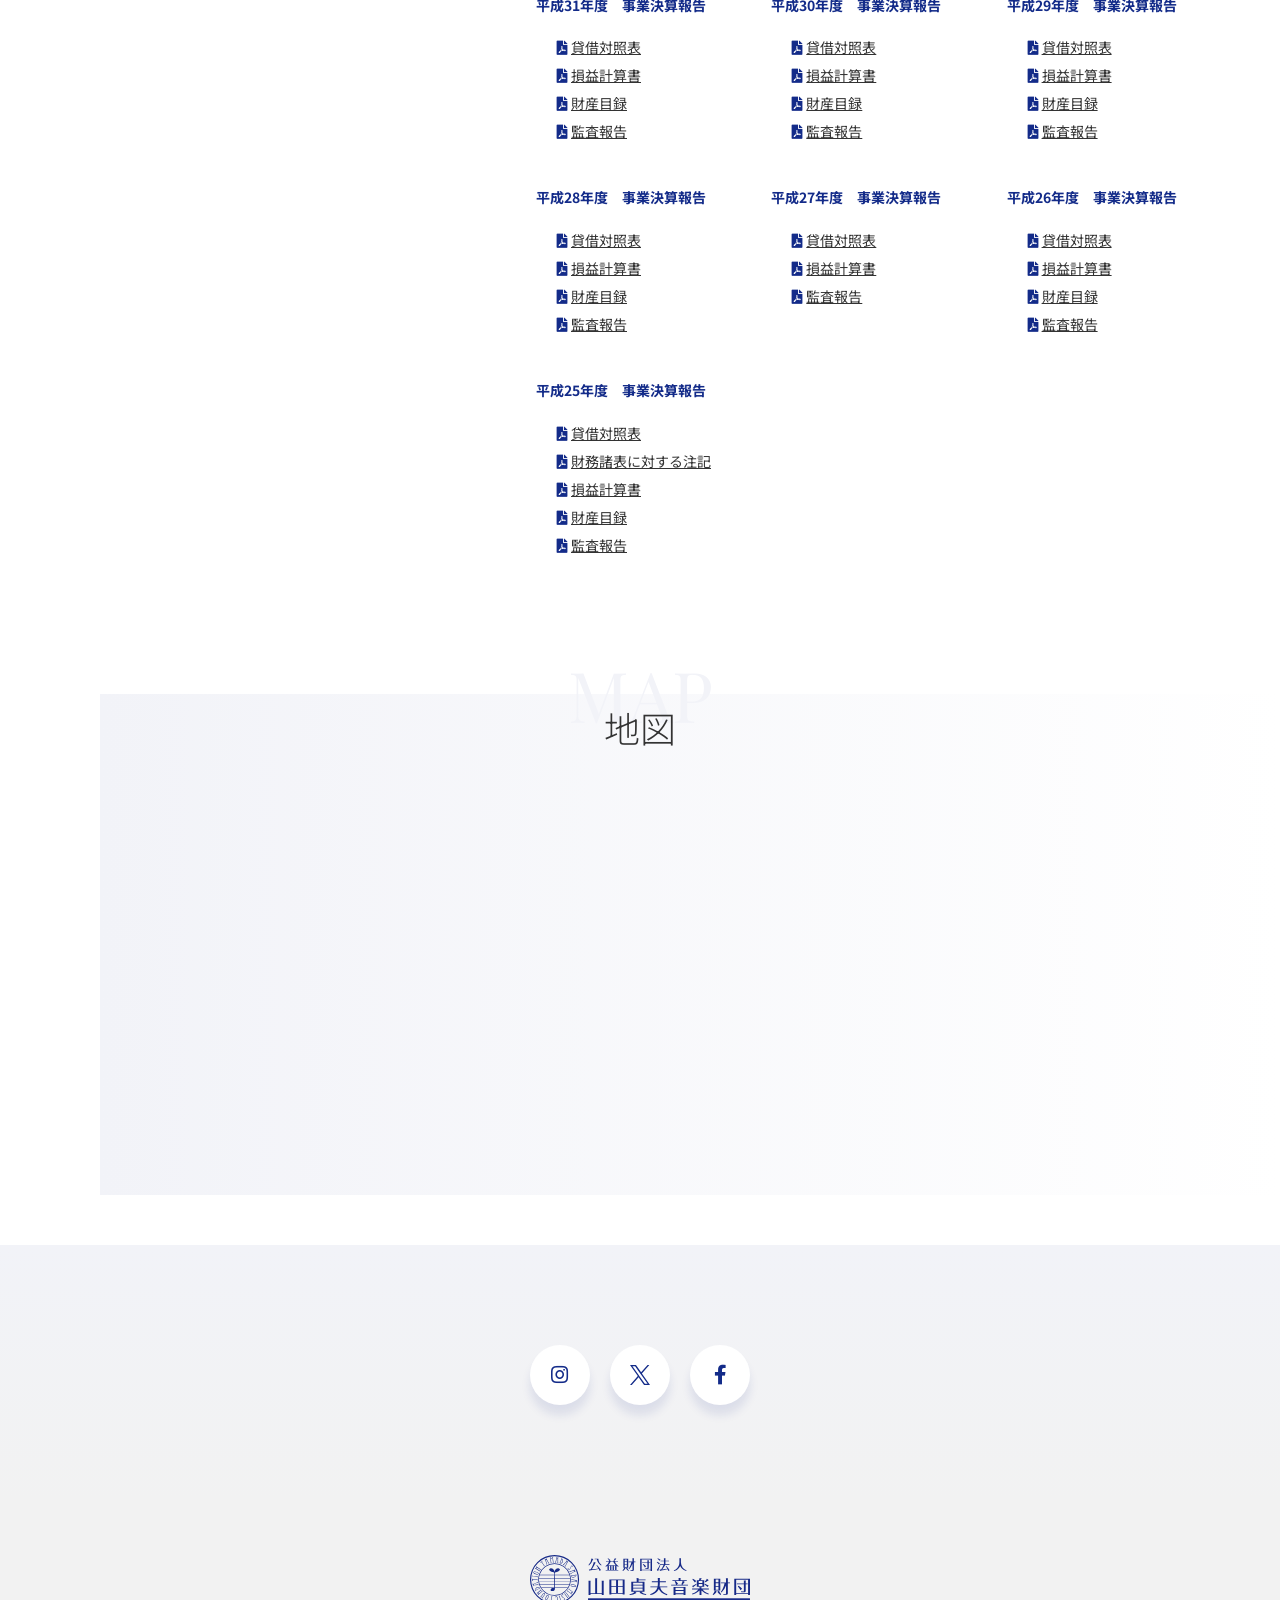
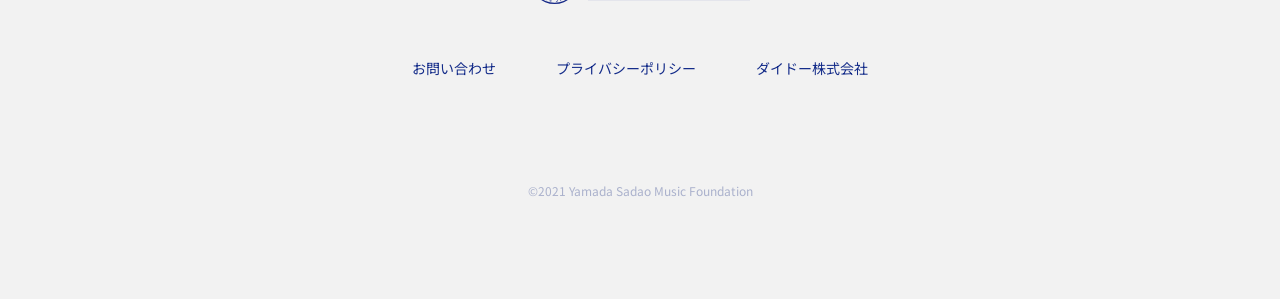
==== commit 09fe6f1d: "改行を追加" ====
--- a/about.html
+++ b/about.html
@@ -289,7 +289,7 @@
                 </tr>
                 <tr class="c-sptable__tr">
                   <th class="c-sptable__th">理事</th>
-                  <td class="c-sptable__td">荻原栄助　長縄雅男　本多秀朗　中西政男　松本ケイ子　岩田健嗣　加納良恭　大村真梨</td>
+                  <td class="c-sptable__td">荻原栄助　長縄雅男　本多秀朗　中西政男　松本ケイ子　岩田健嗣<br>加納良恭　大村真梨</td>
                 </tr>
                 <tr class="c-sptable__tr">
                   <th class="c-sptable__th">評議員</th>
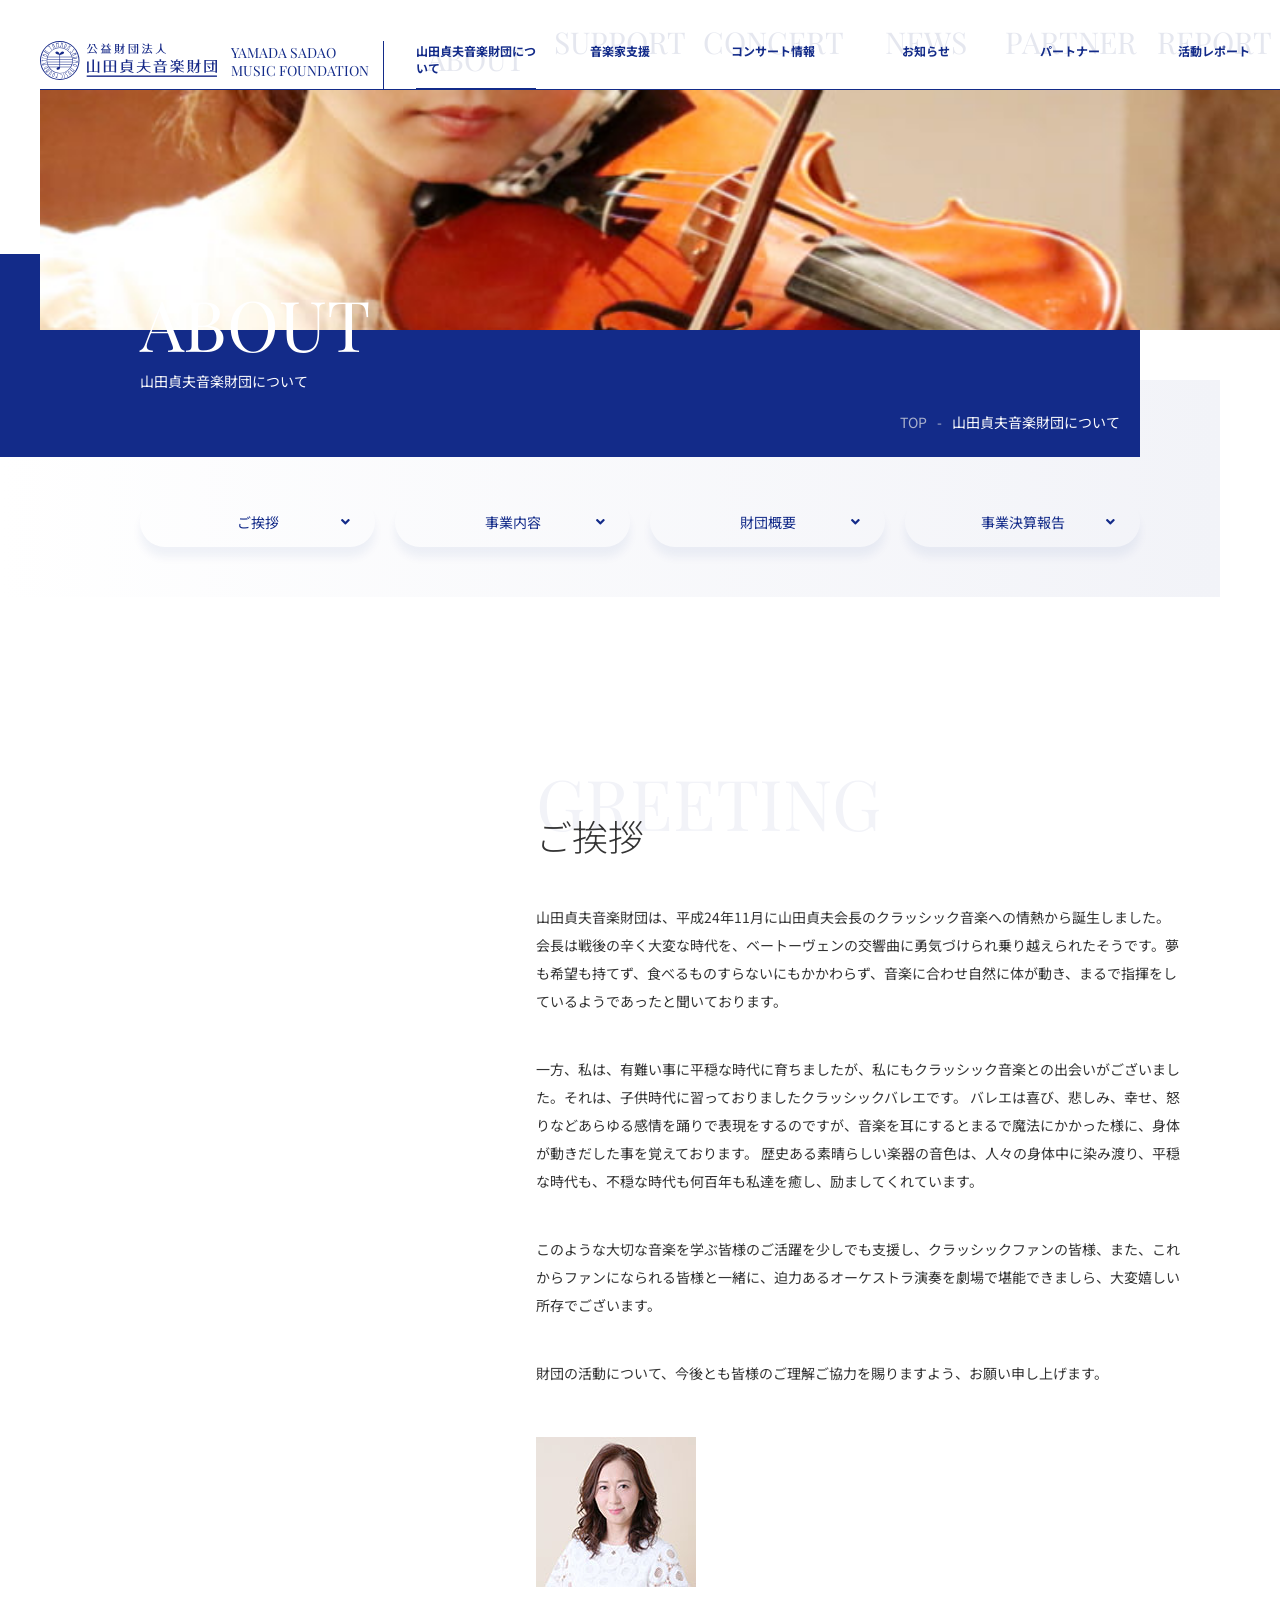
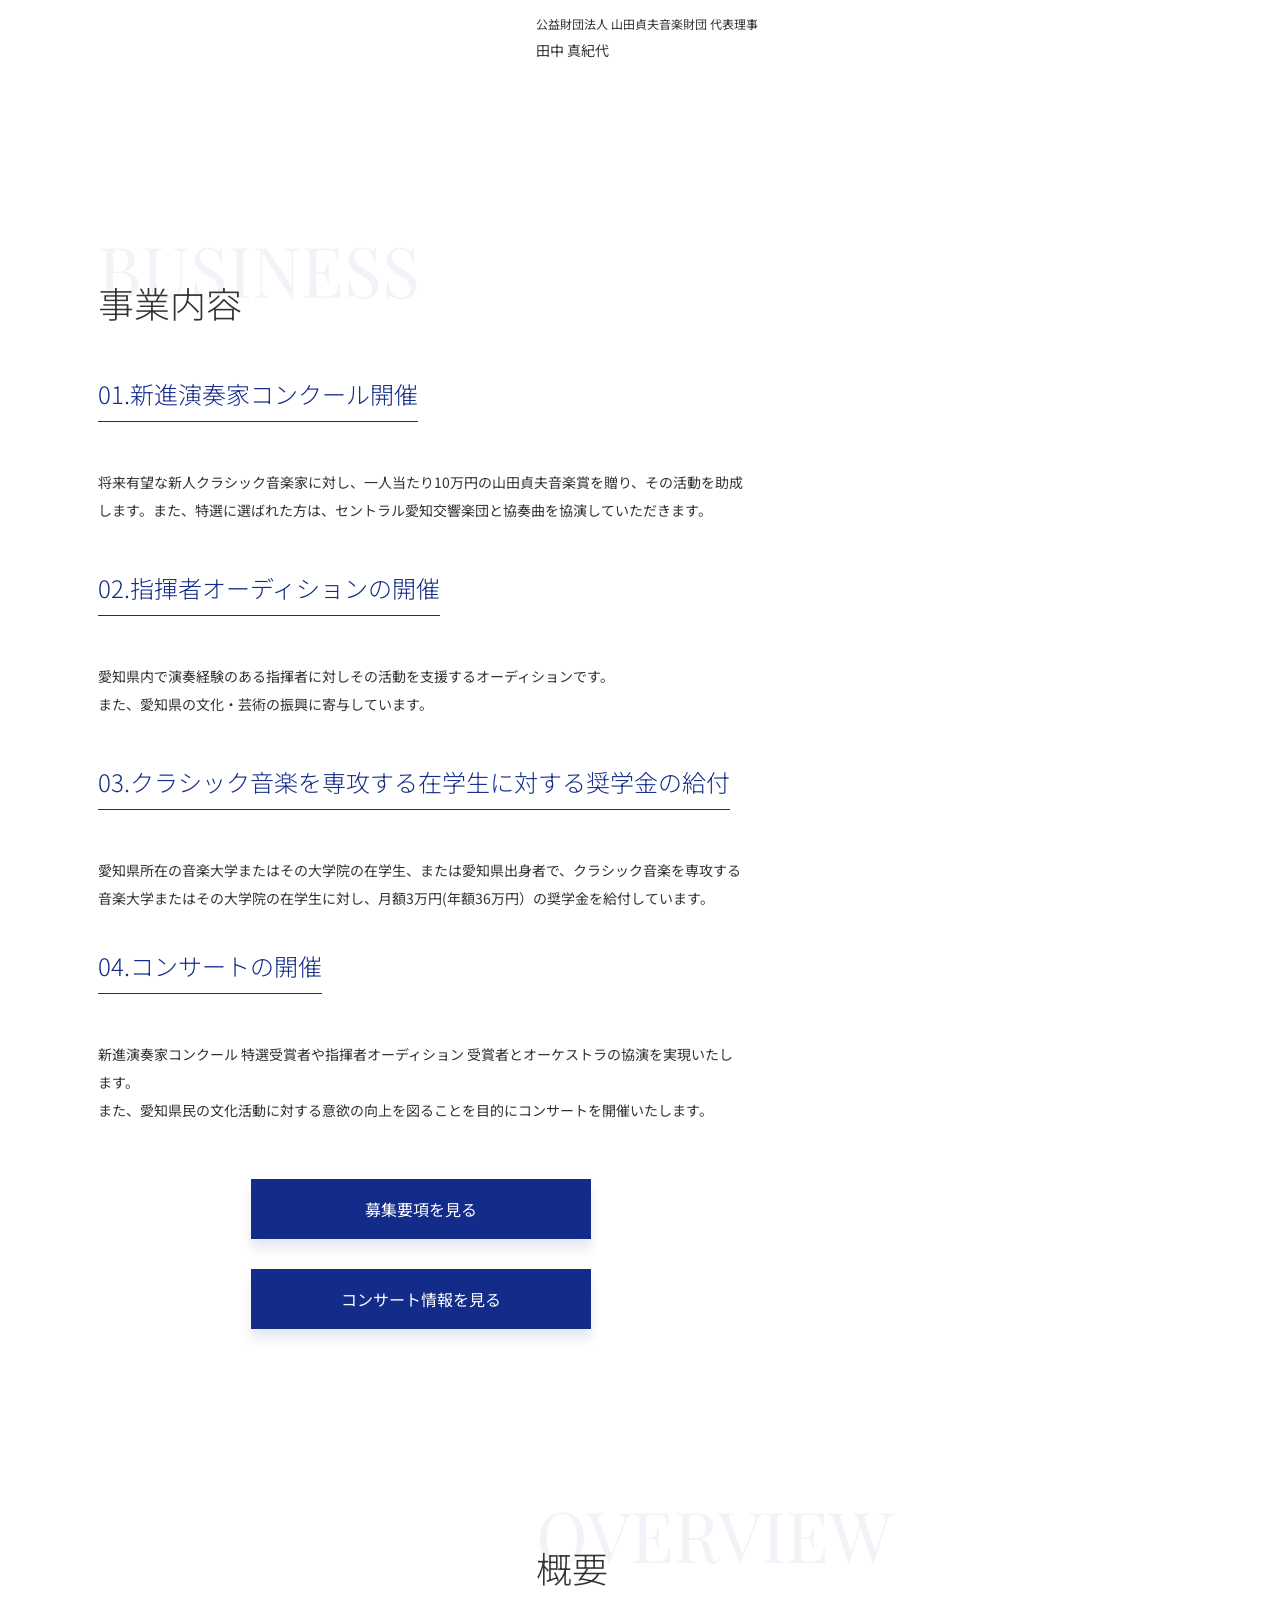
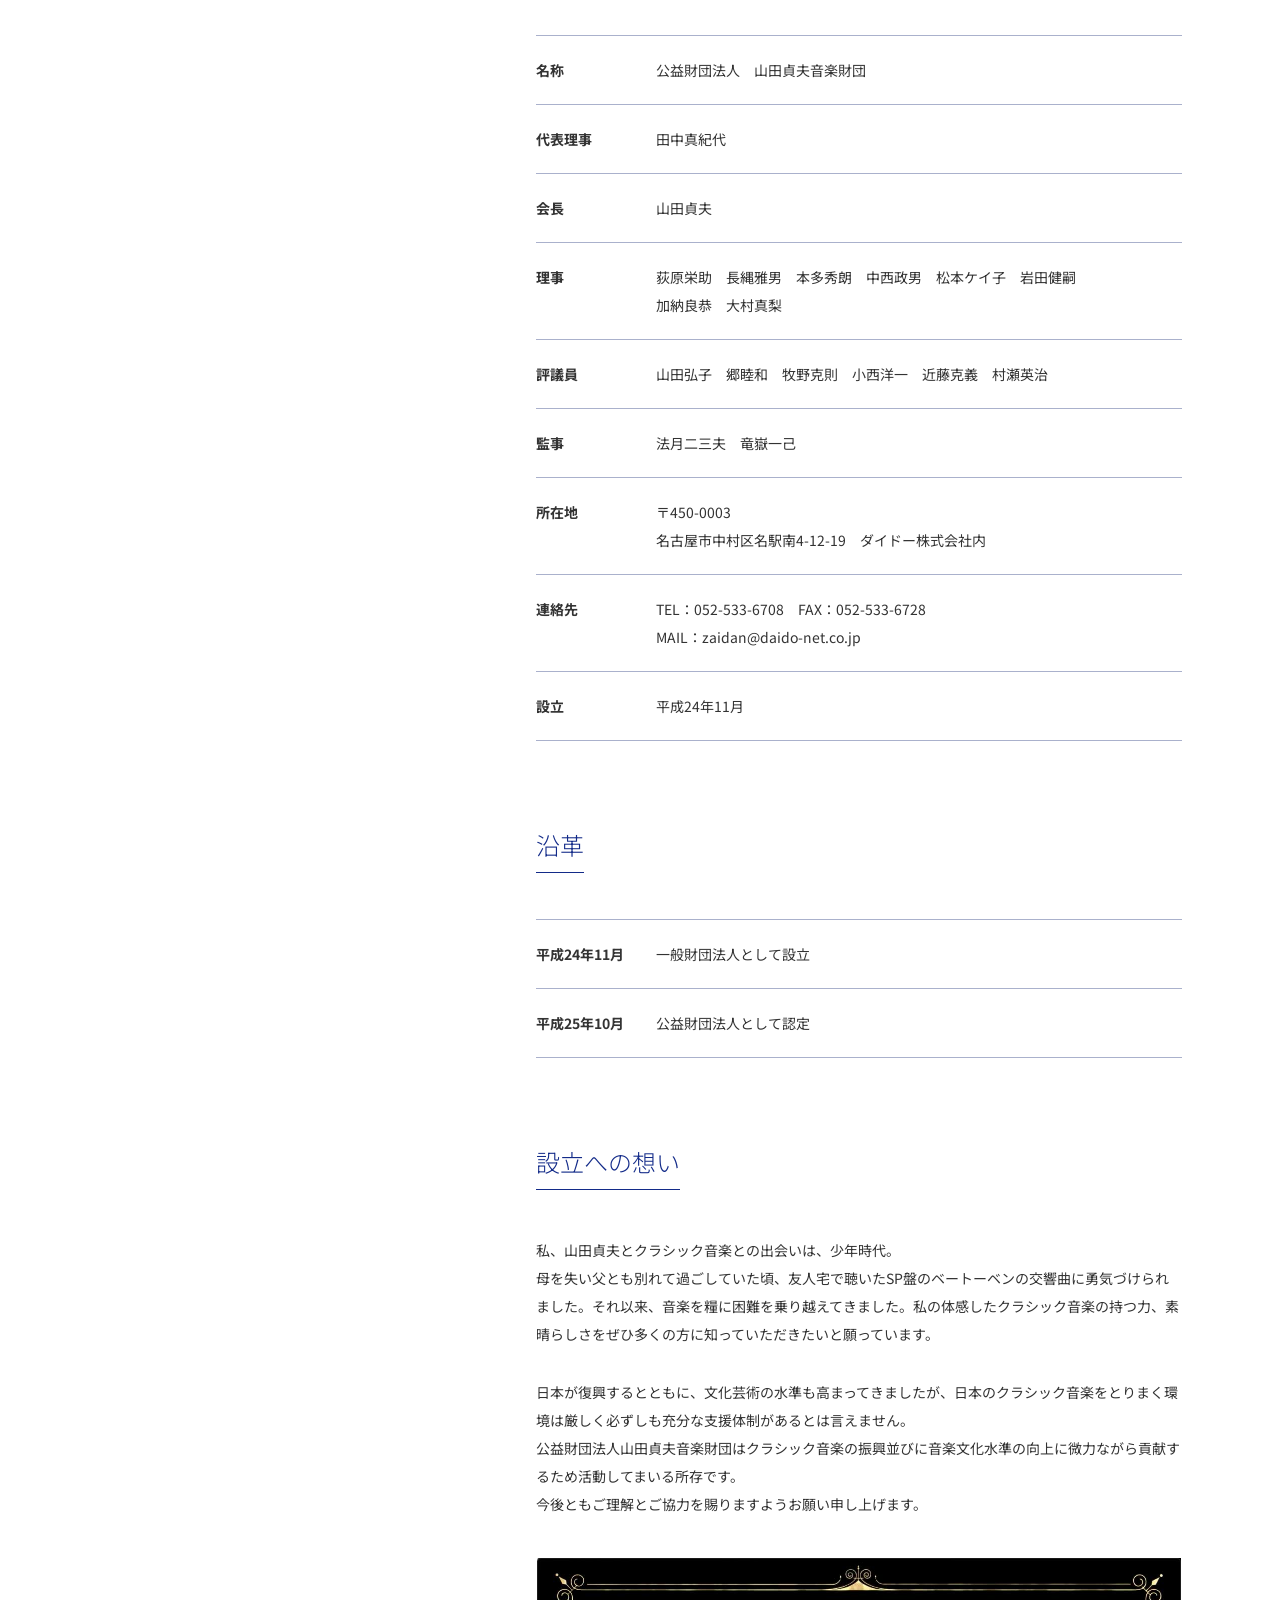
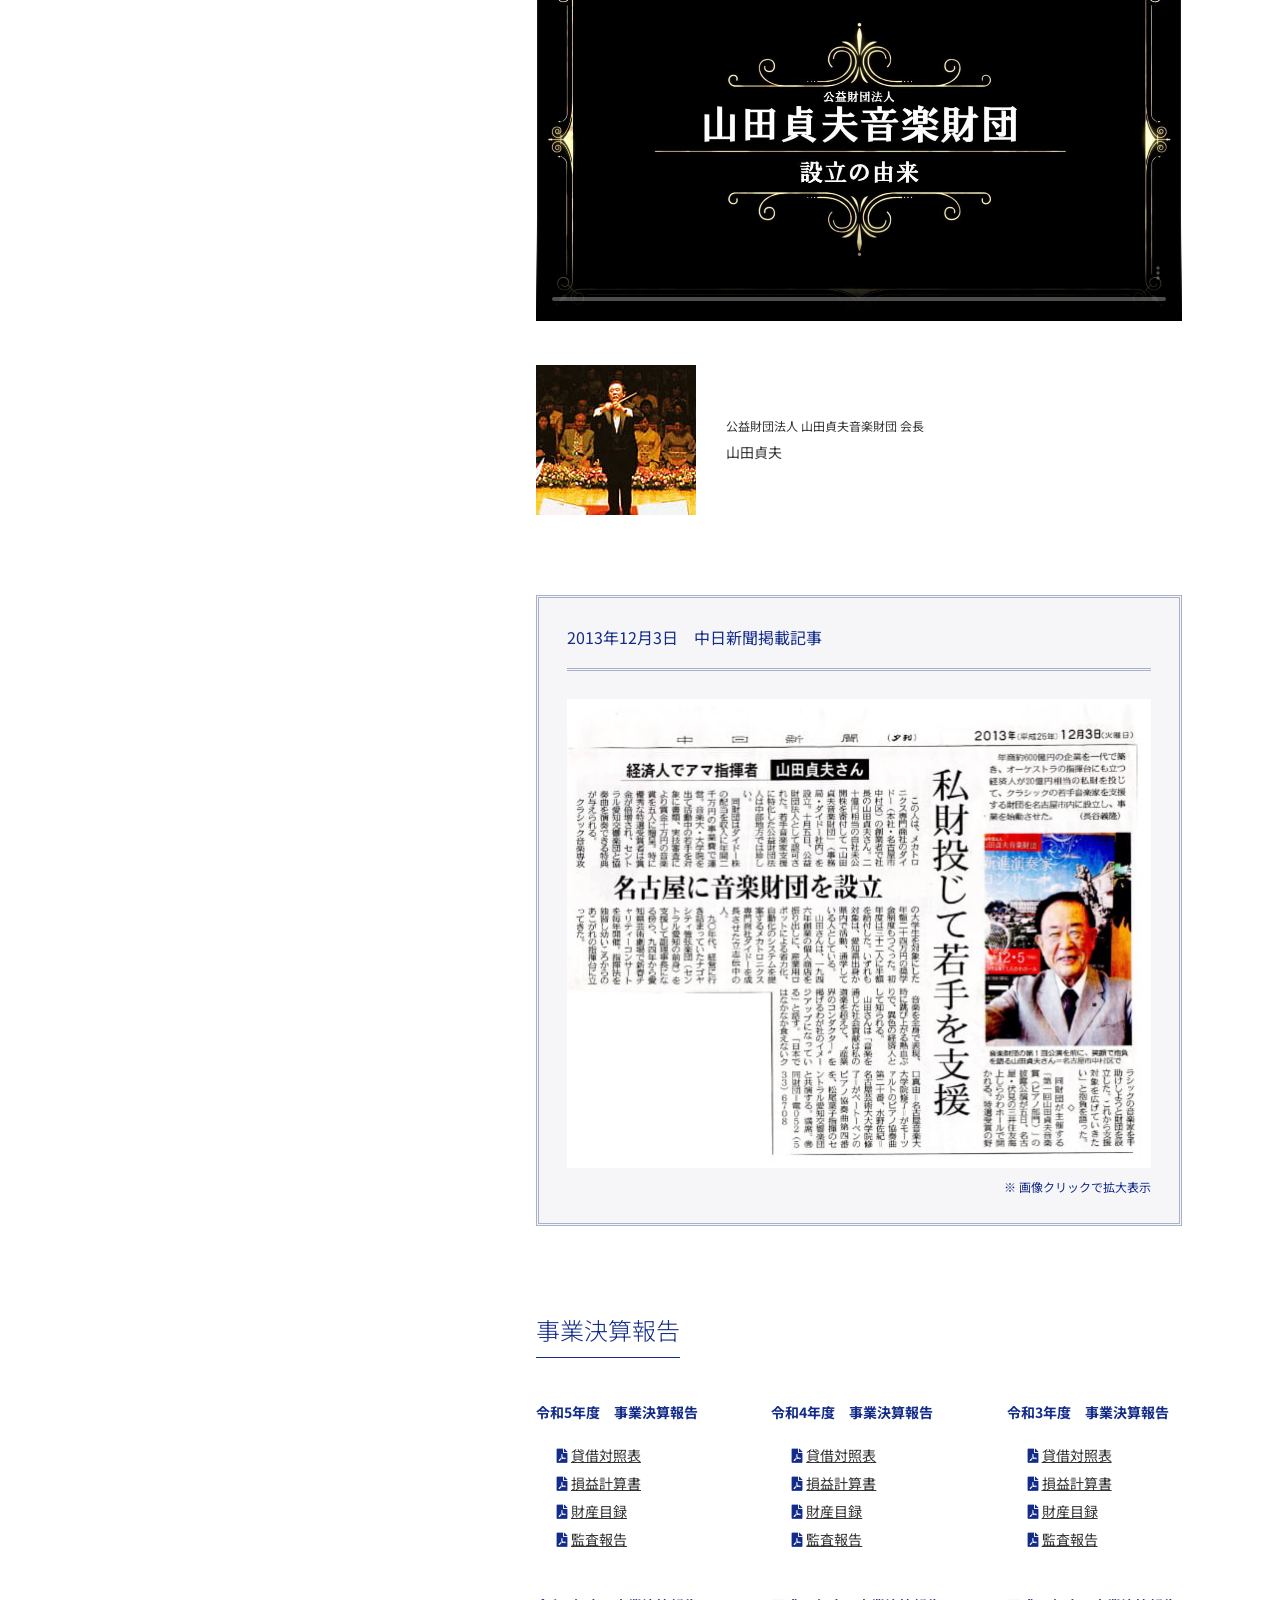
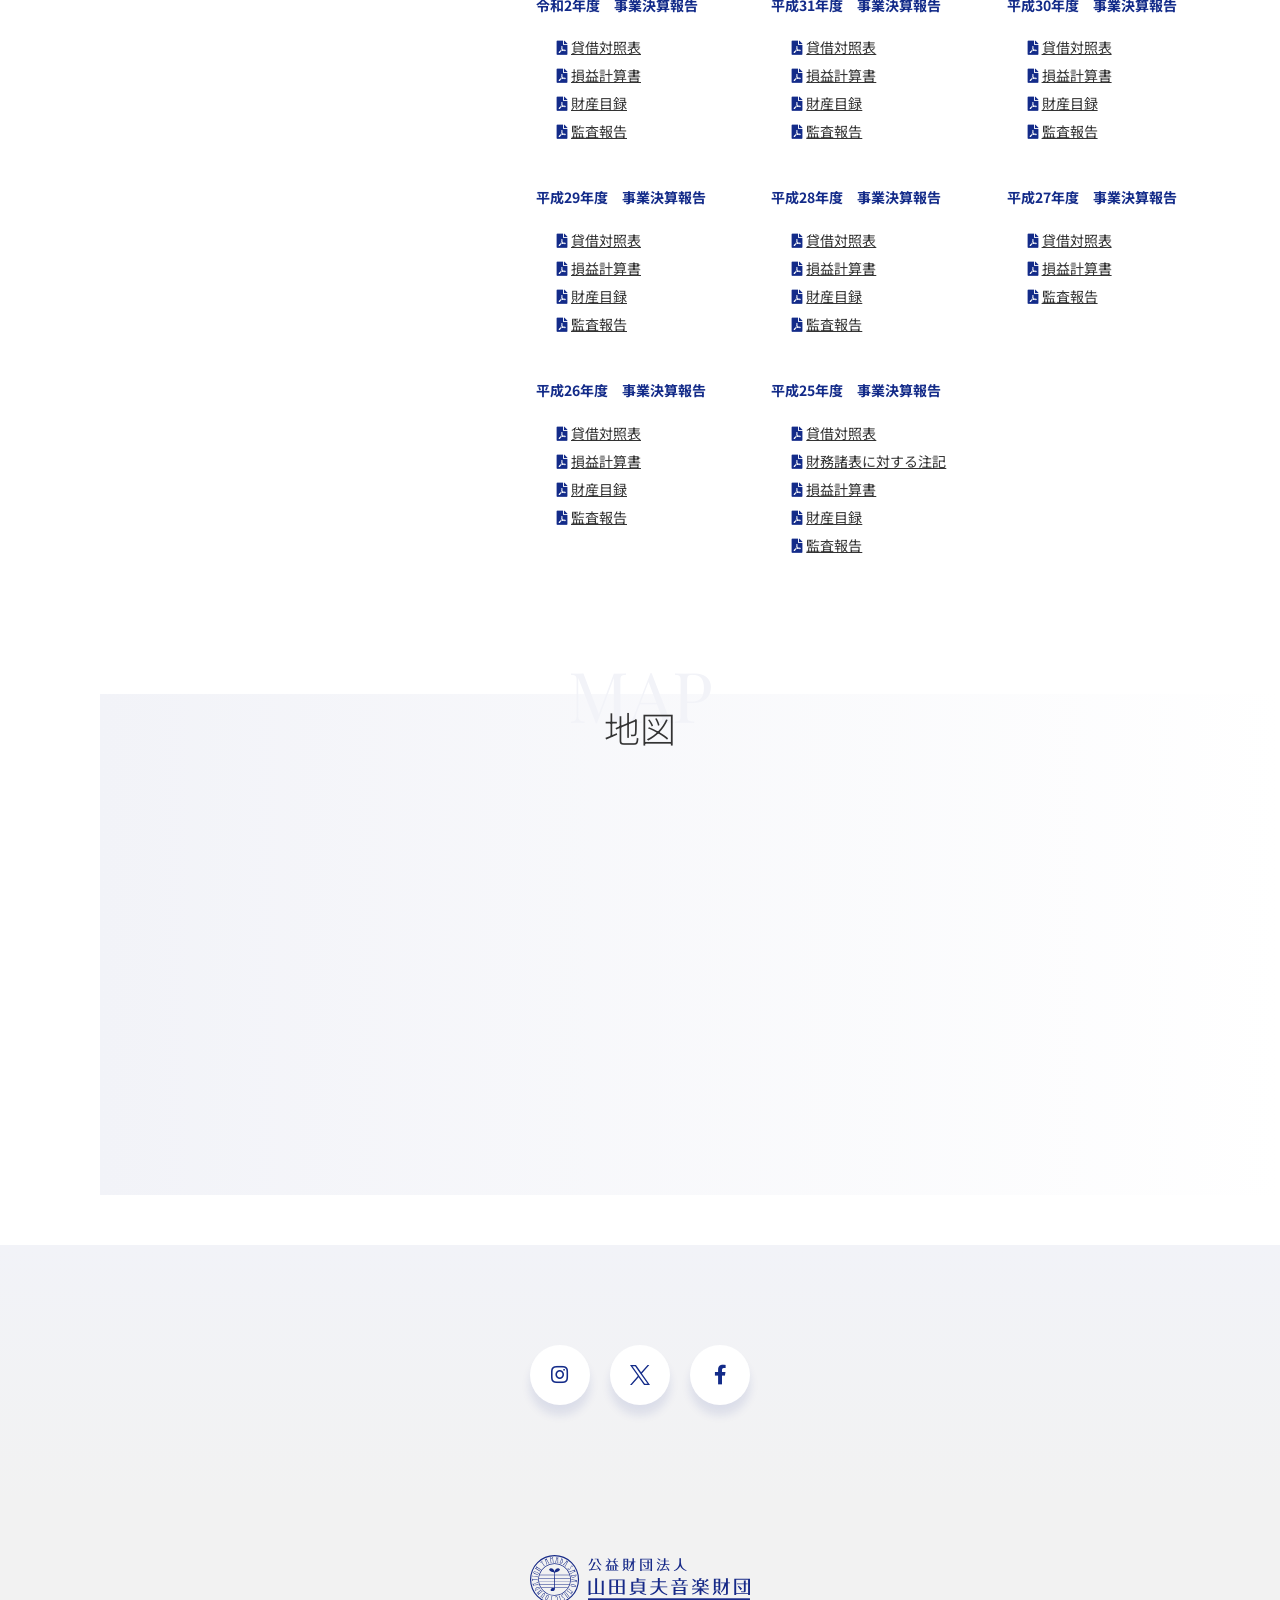
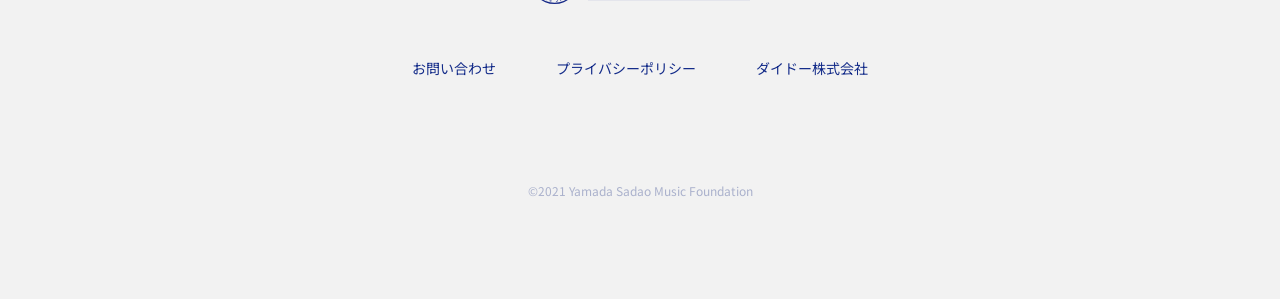
==== commit ebe8720b: "・令和5年度_事業決算報告追加 ・お知らせ更新 ・コンクール終了案内" ====
--- a/about.html
+++ b/about.html
@@ -361,6 +361,27 @@
 
             <h3 id="report" class="c-heading--medium">事業決算報告</h3>
             <div class="c-column c-column--3">
+              <div class="c-column__item">
+                <h5 class="c-heading--mini">令和5年度　事業決算報告</h5>
+                <ul class="c-list--entry">
+                  <li>
+                    <i class="fas fa-file-pdf"></i>
+                    <a href="assets/pdf/about/r05taishaku.pdf" class="u-link-uline">貸借対照表</a>
+                  </li>
+                  <li>
+                    <i class="fas fa-file-pdf"></i>
+                    <a href="assets/pdf/about/r05soneki.pdf" class="u-link-uline">損益計算書</a>
+                  </li>
+                  <li>
+                    <i class="fas fa-file-pdf"></i>
+                    <a href="assets/pdf/about/r05zaisan.pdf" class="u-link-uline">財産目録</a>
+                  </li>
+                  <li>
+                    <i class="fas fa-file-pdf"></i>
+                    <a href="assets/pdf/about/r05houkoku.pdf" class="u-link-uline">監査報告</a>
+                  </li>
+                </ul>
+              </div>
               <div class="c-column__item">
                 <h5 class="c-heading--mini">令和4年度　事業決算報告</h5>
                 <ul class="c-list--entry">
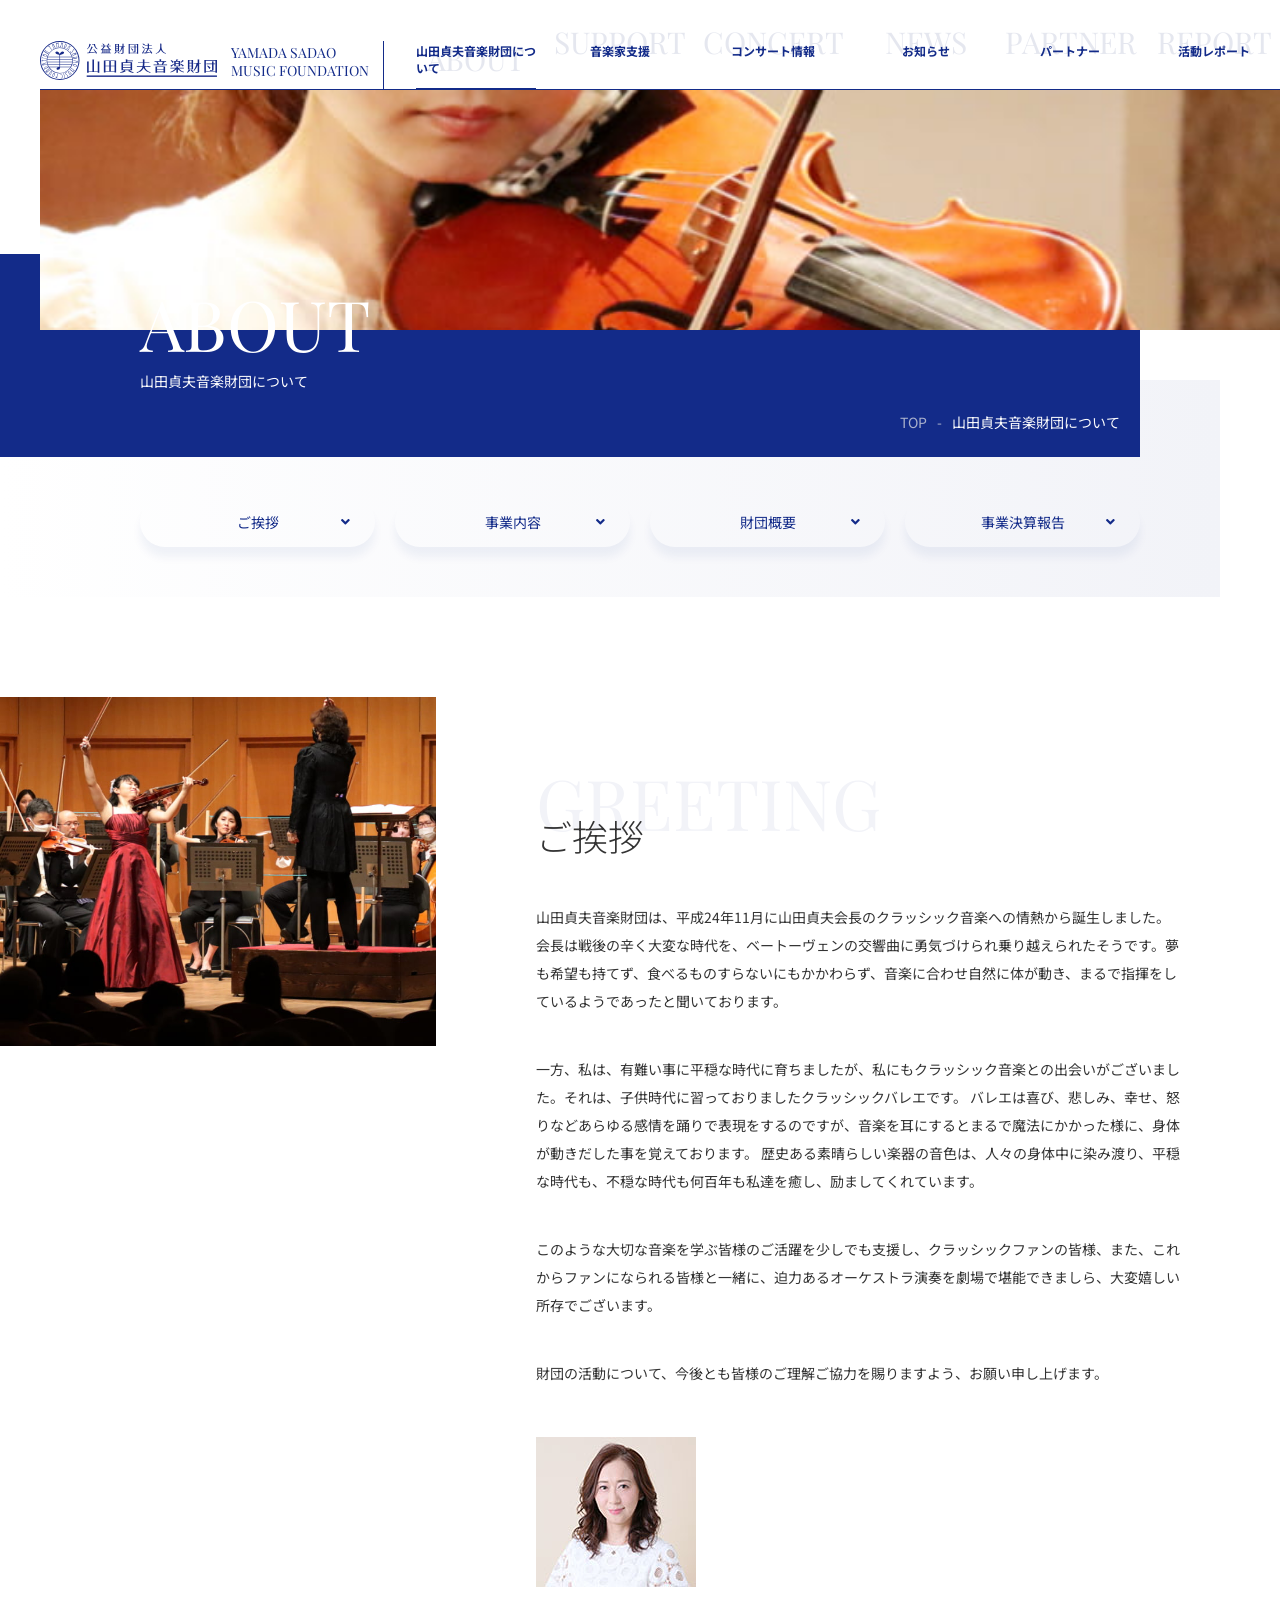
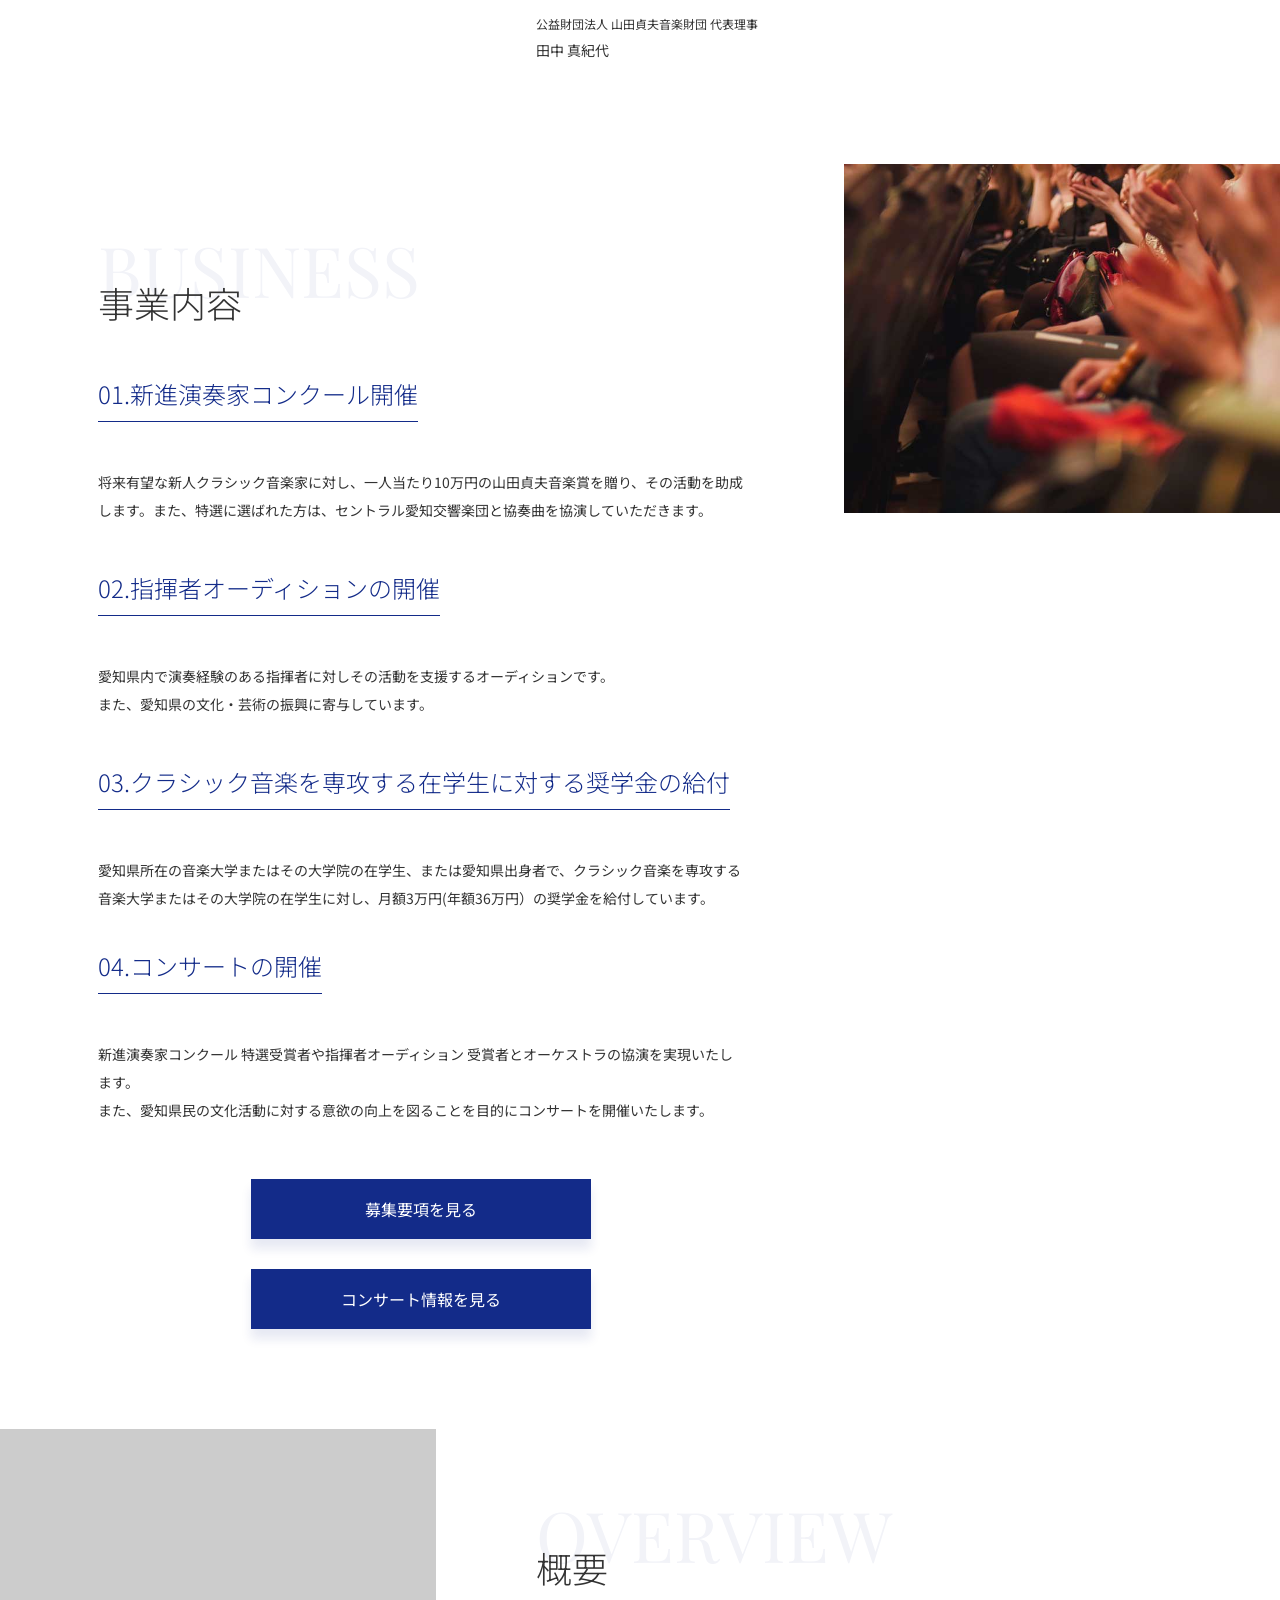
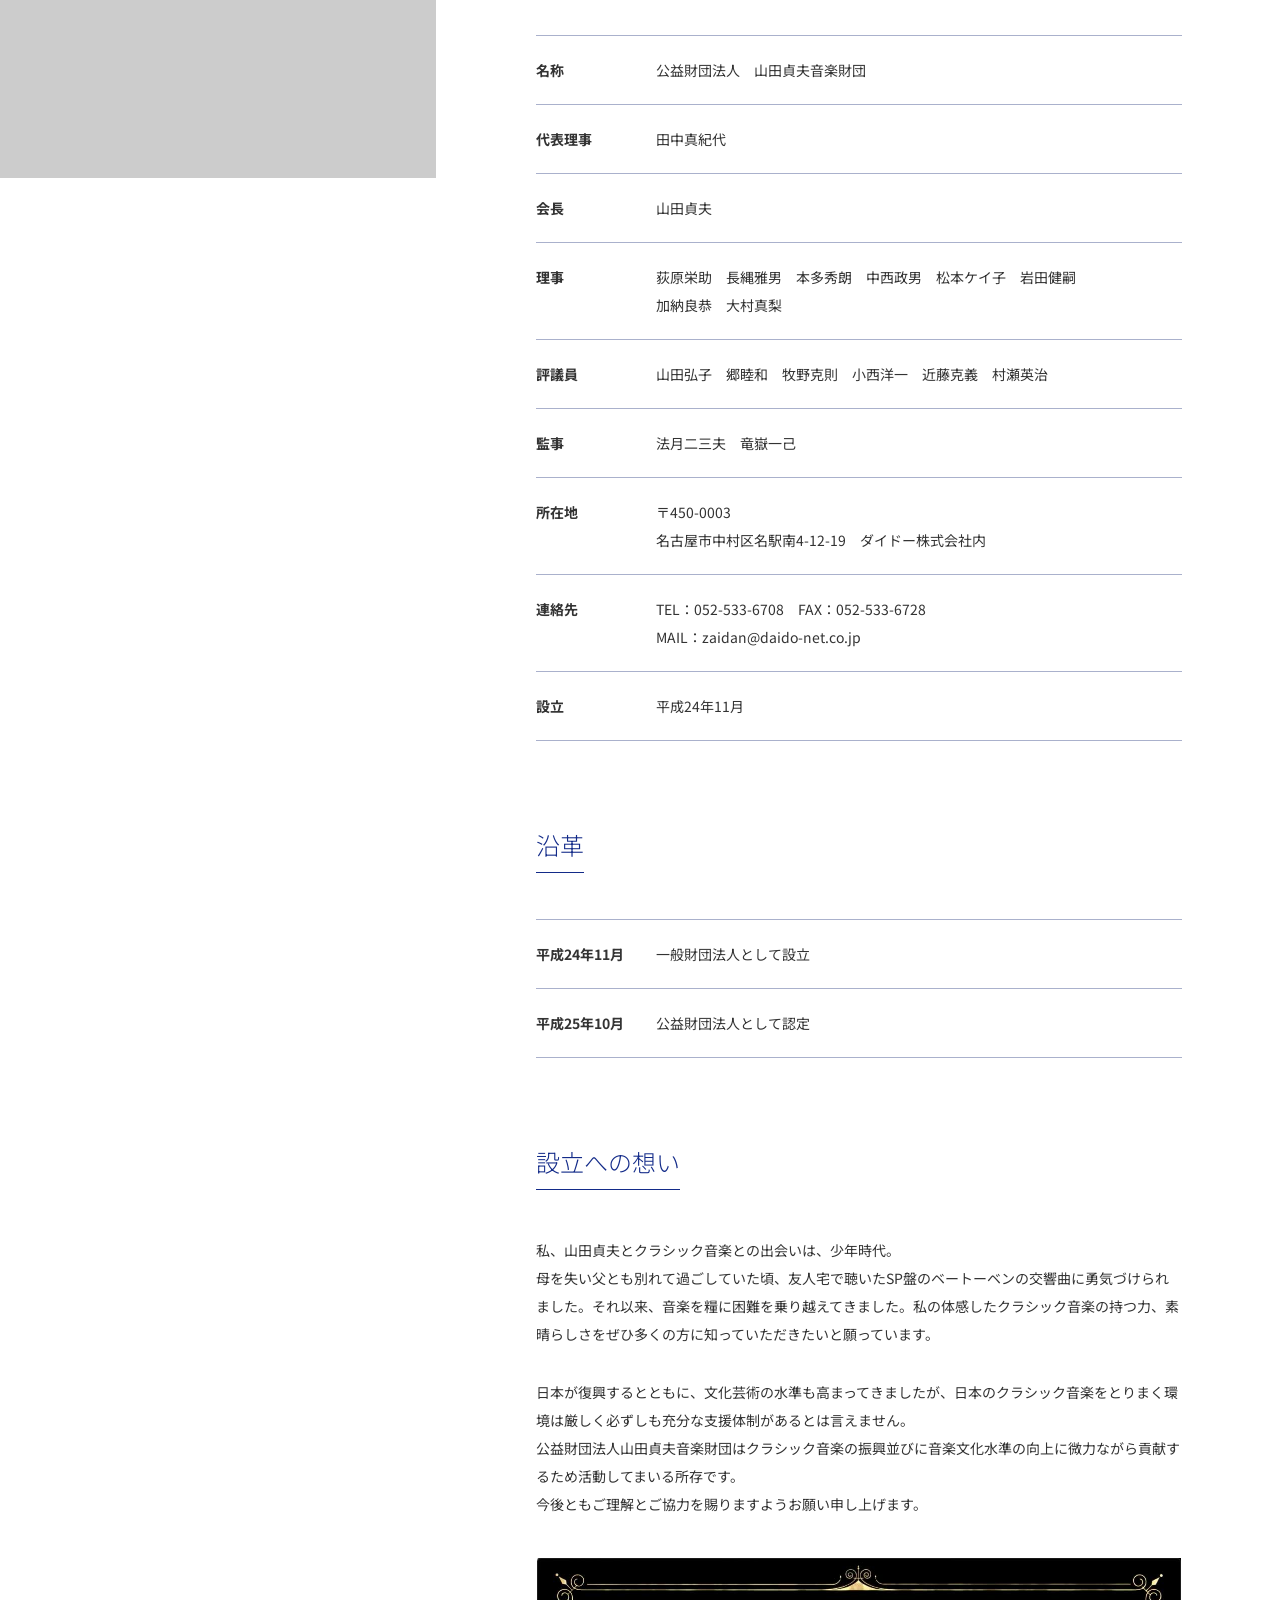
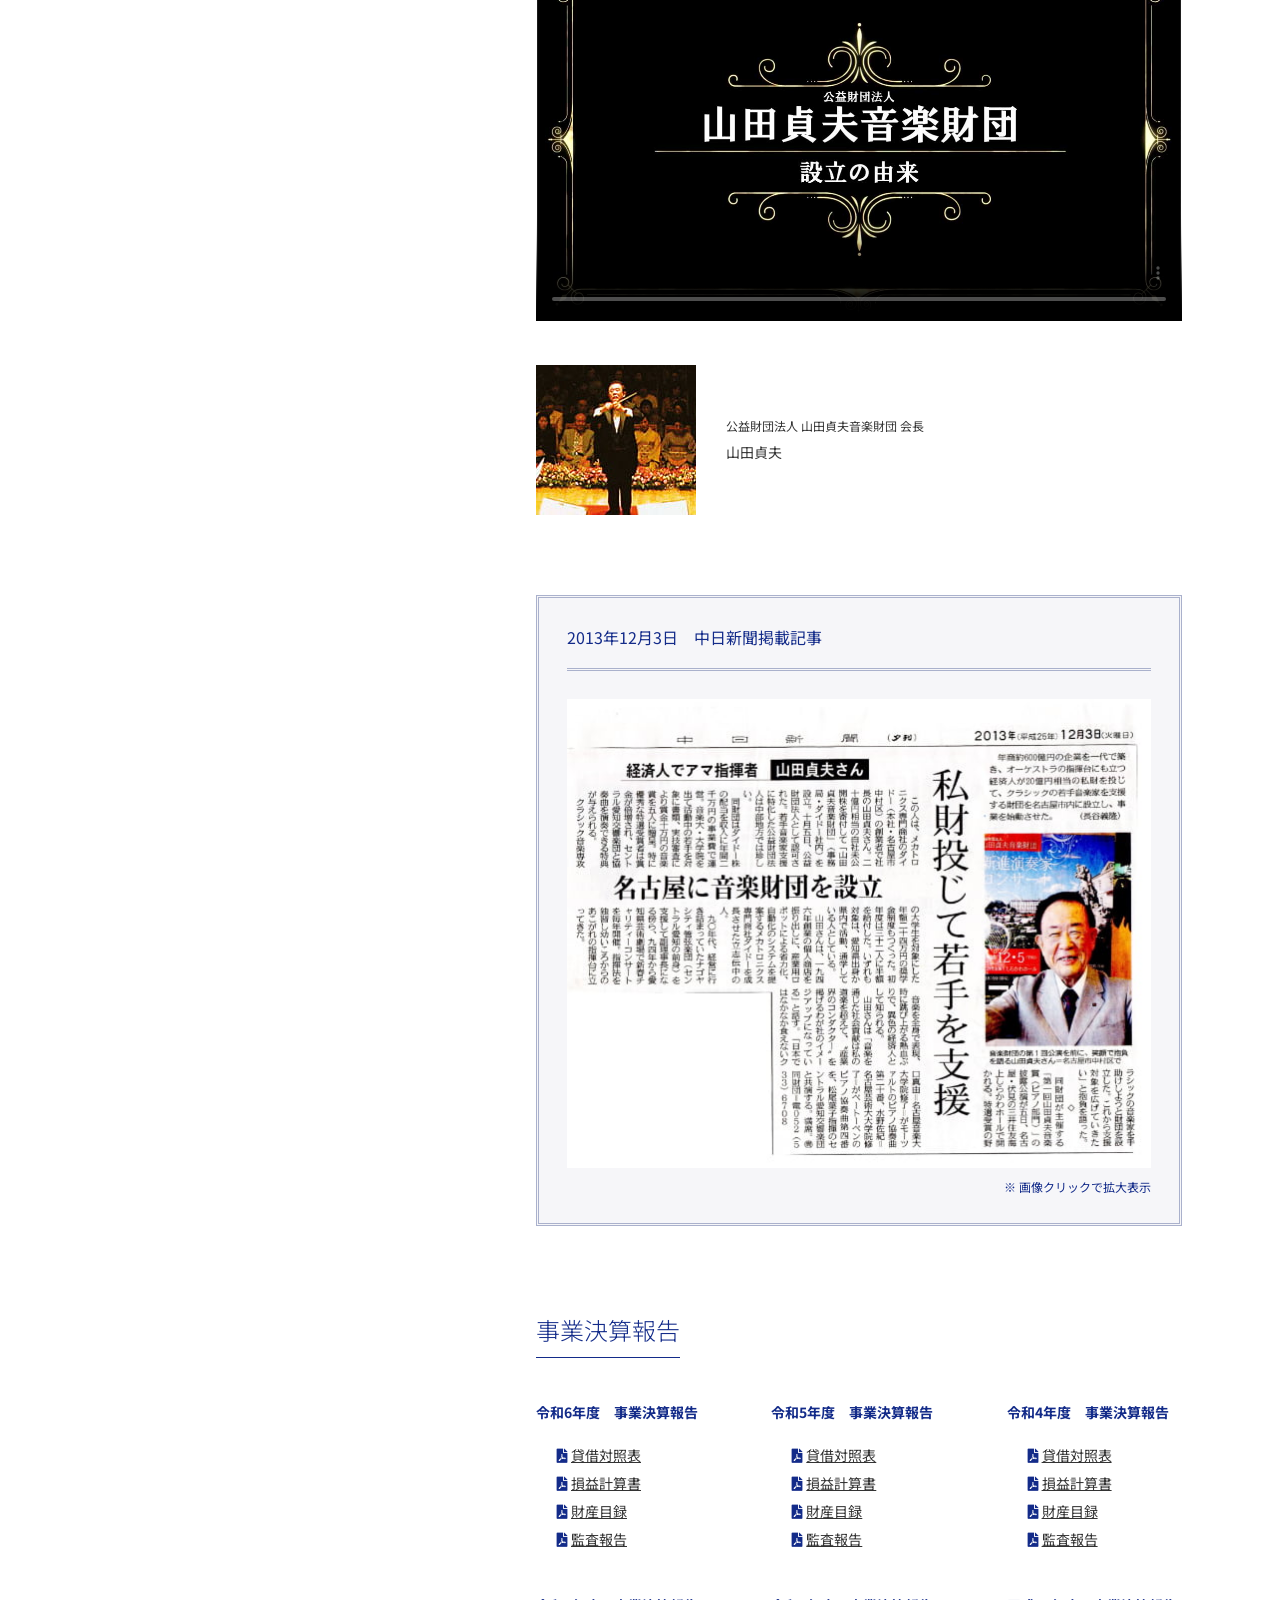
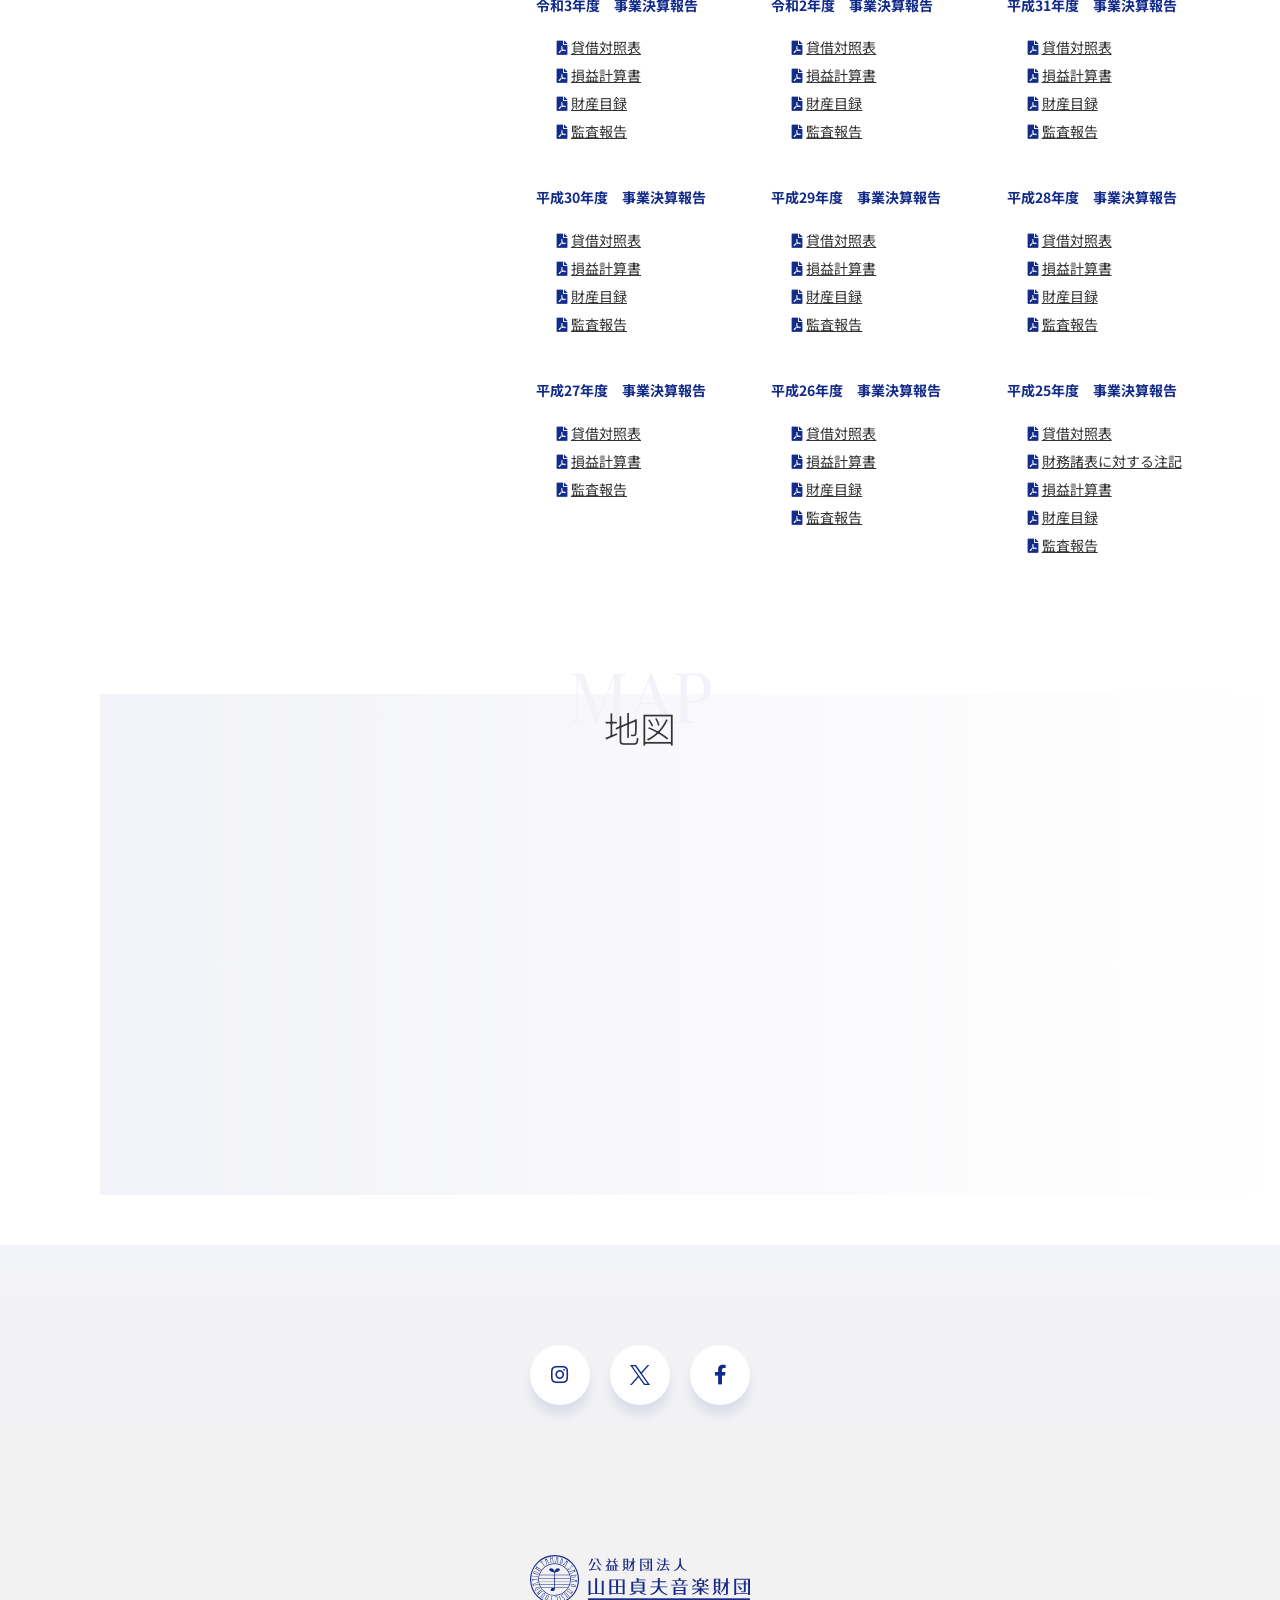
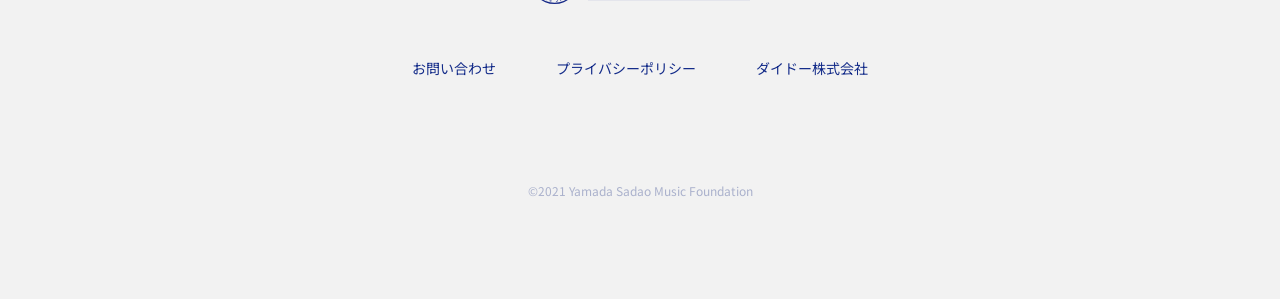
==== commit cfad3677: "R6年も追加" ====
--- a/about.html
+++ b/about.html
@@ -361,6 +361,27 @@
 
             <h3 id="report" class="c-heading--medium">事業決算報告</h3>
             <div class="c-column c-column--3">
+              <div class="c-column__item">
+                <h5 class="c-heading--mini">令和6年度　事業決算報告</h5>
+                <ul class="c-list--entry">
+                  <li>
+                    <i class="fas fa-file-pdf"></i>
+                    <a href="assets/pdf/about/r06taishaku.pdf" class="u-link-uline">貸借対照表</a>
+                  </li>
+                  <li>
+                    <i class="fas fa-file-pdf"></i>
+                    <a href="assets/pdf/about/r06soneki.pdf" class="u-link-uline">損益計算書</a>
+                  </li>
+                  <li>
+                    <i class="fas fa-file-pdf"></i>
+                    <a href="assets/pdf/about/r06zaisan.pdf" class="u-link-uline">財産目録</a>
+                  </li>
+                  <li>
+                    <i class="fas fa-file-pdf"></i>
+                    <a href="assets/pdf/about/r06houkoku.pdf" class="u-link-uline">監査報告</a>
+                  </li>
+                </ul>
+              </div>
               <div class="c-column__item">
                 <h5 class="c-heading--mini">令和5年度　事業決算報告</h5>
                 <ul class="c-list--entry">
